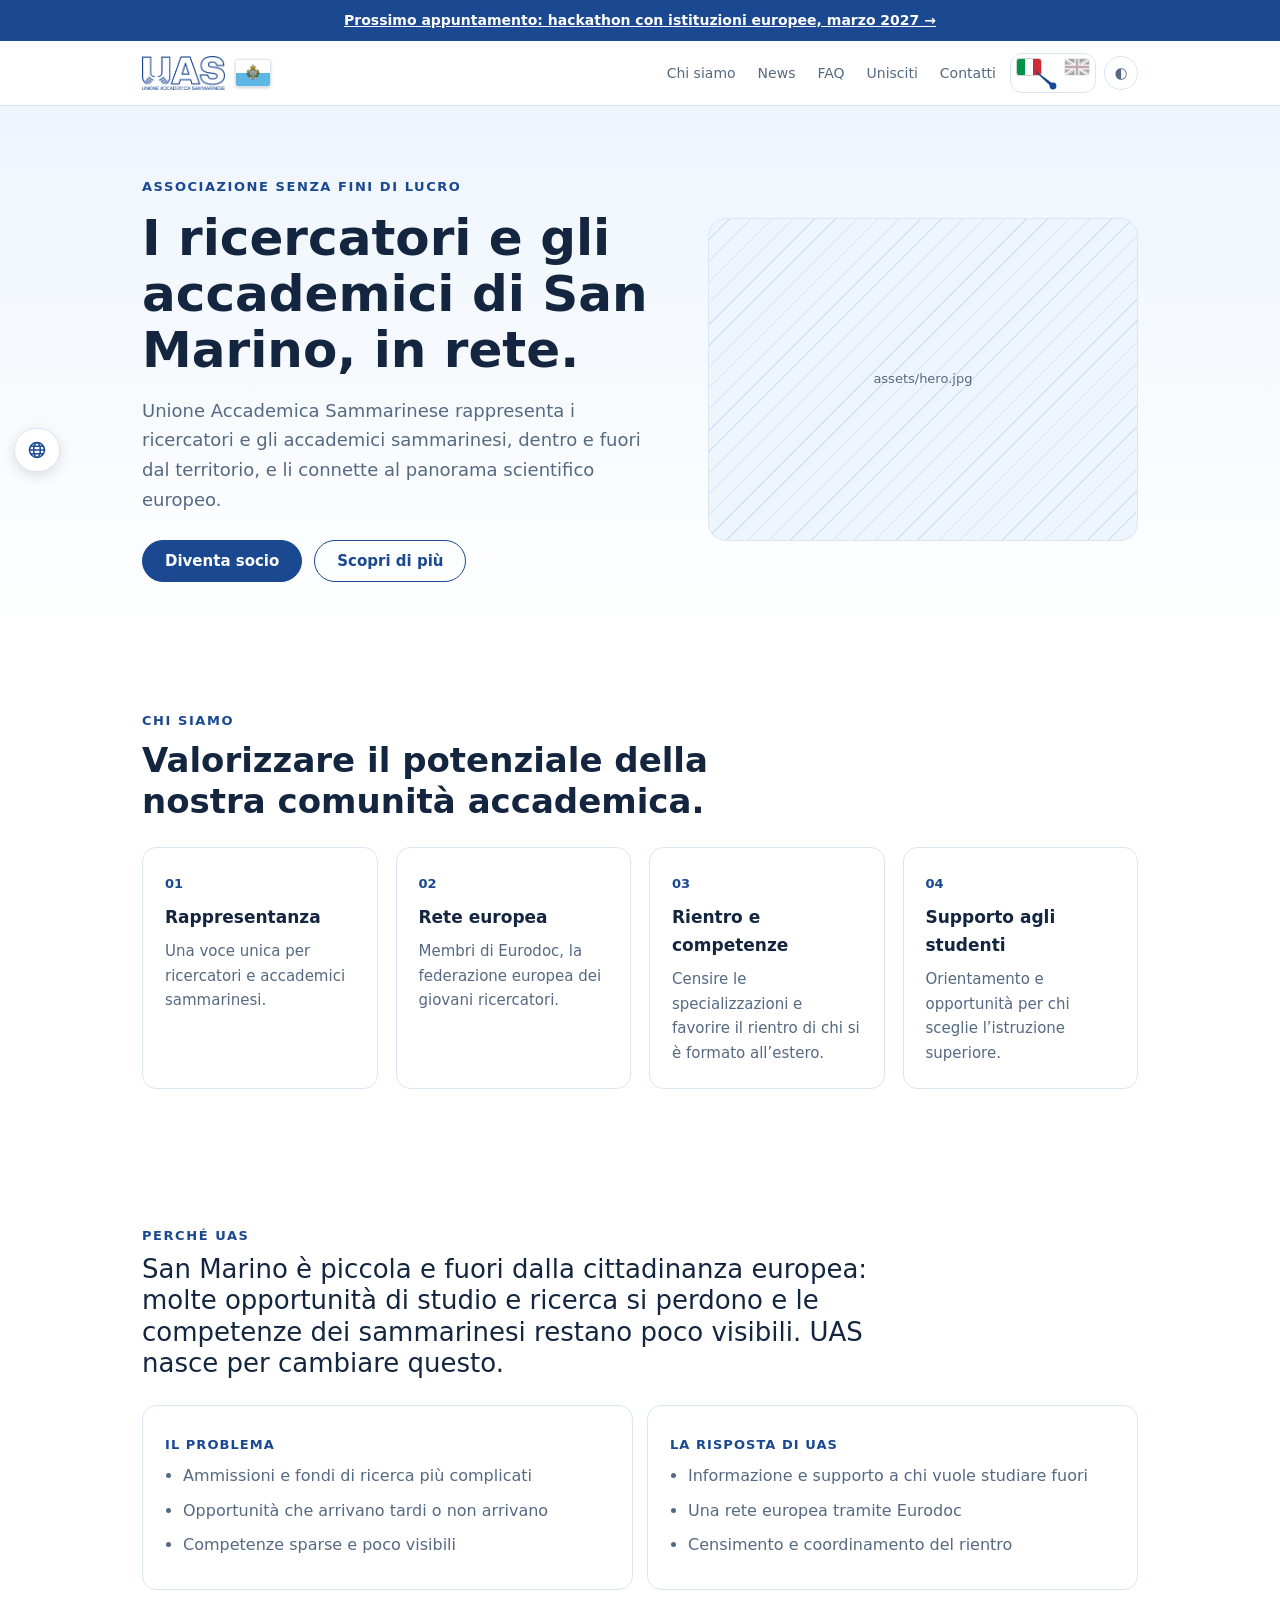
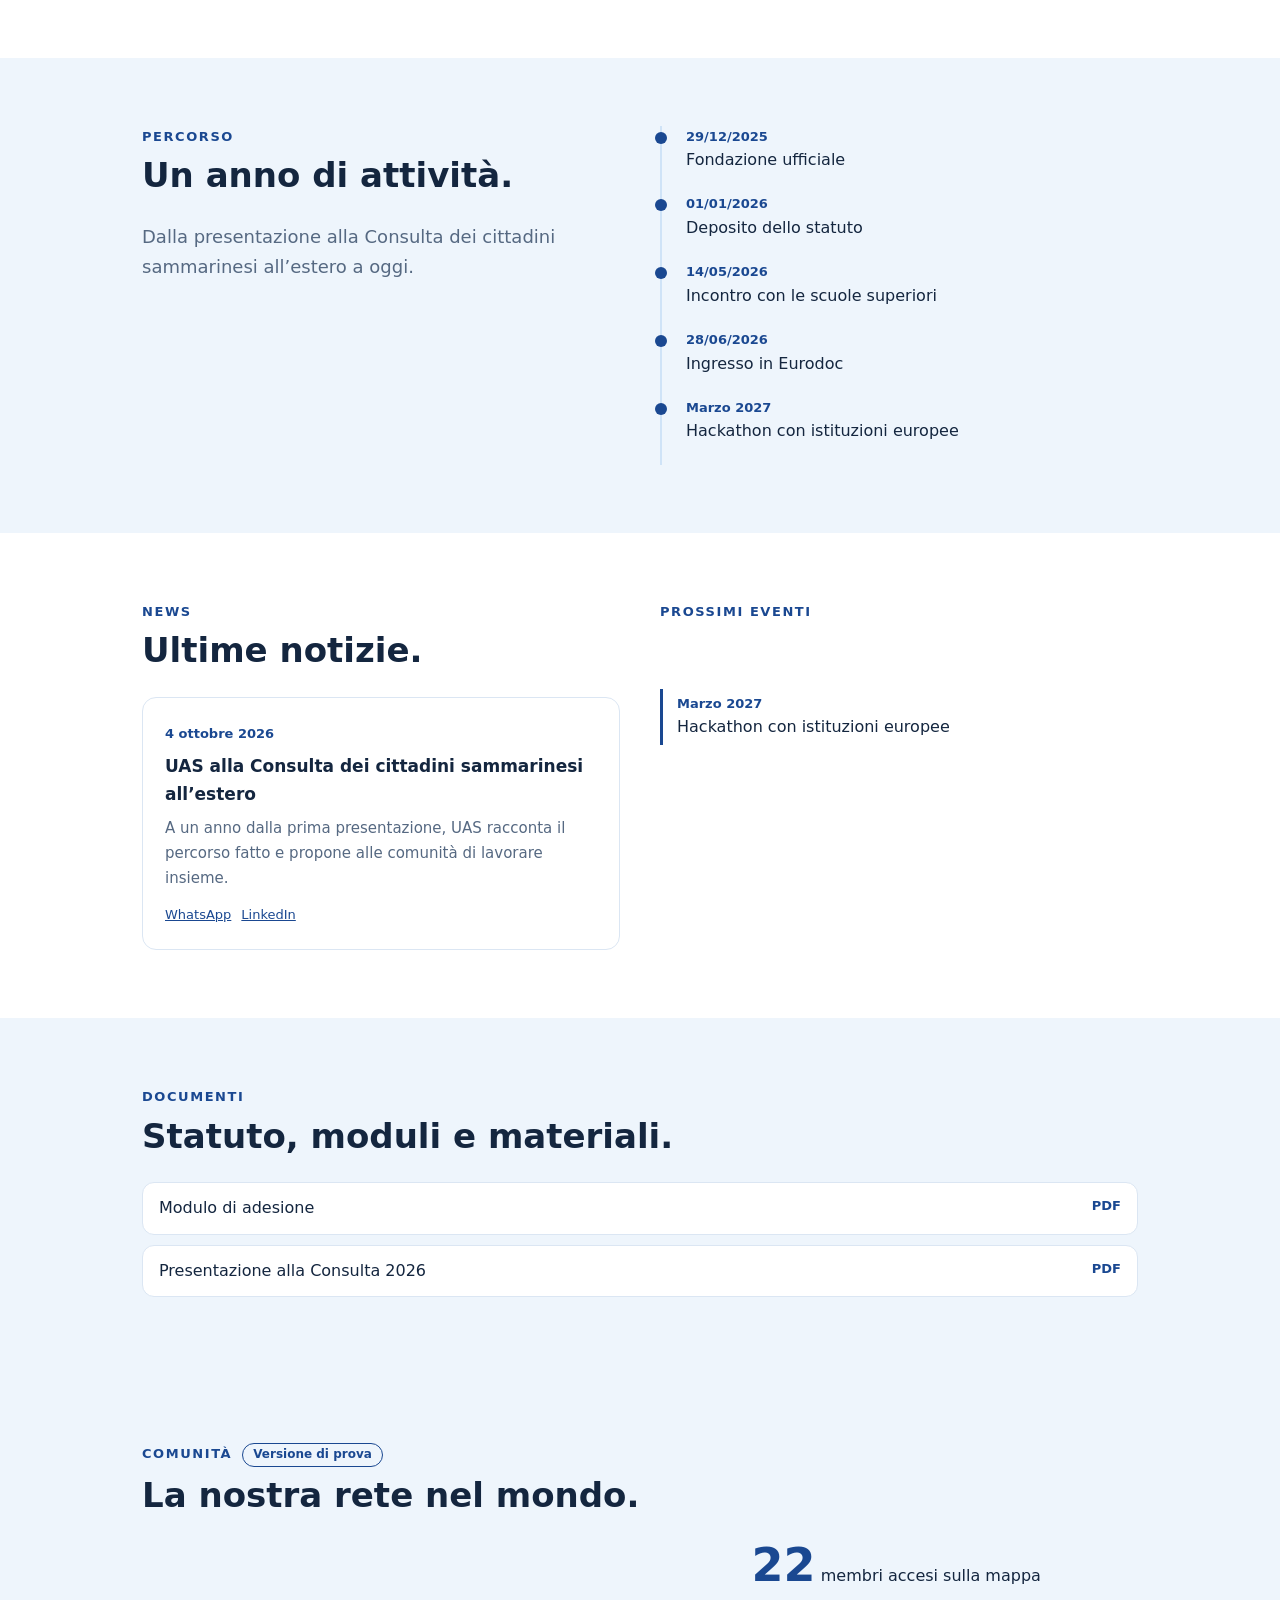
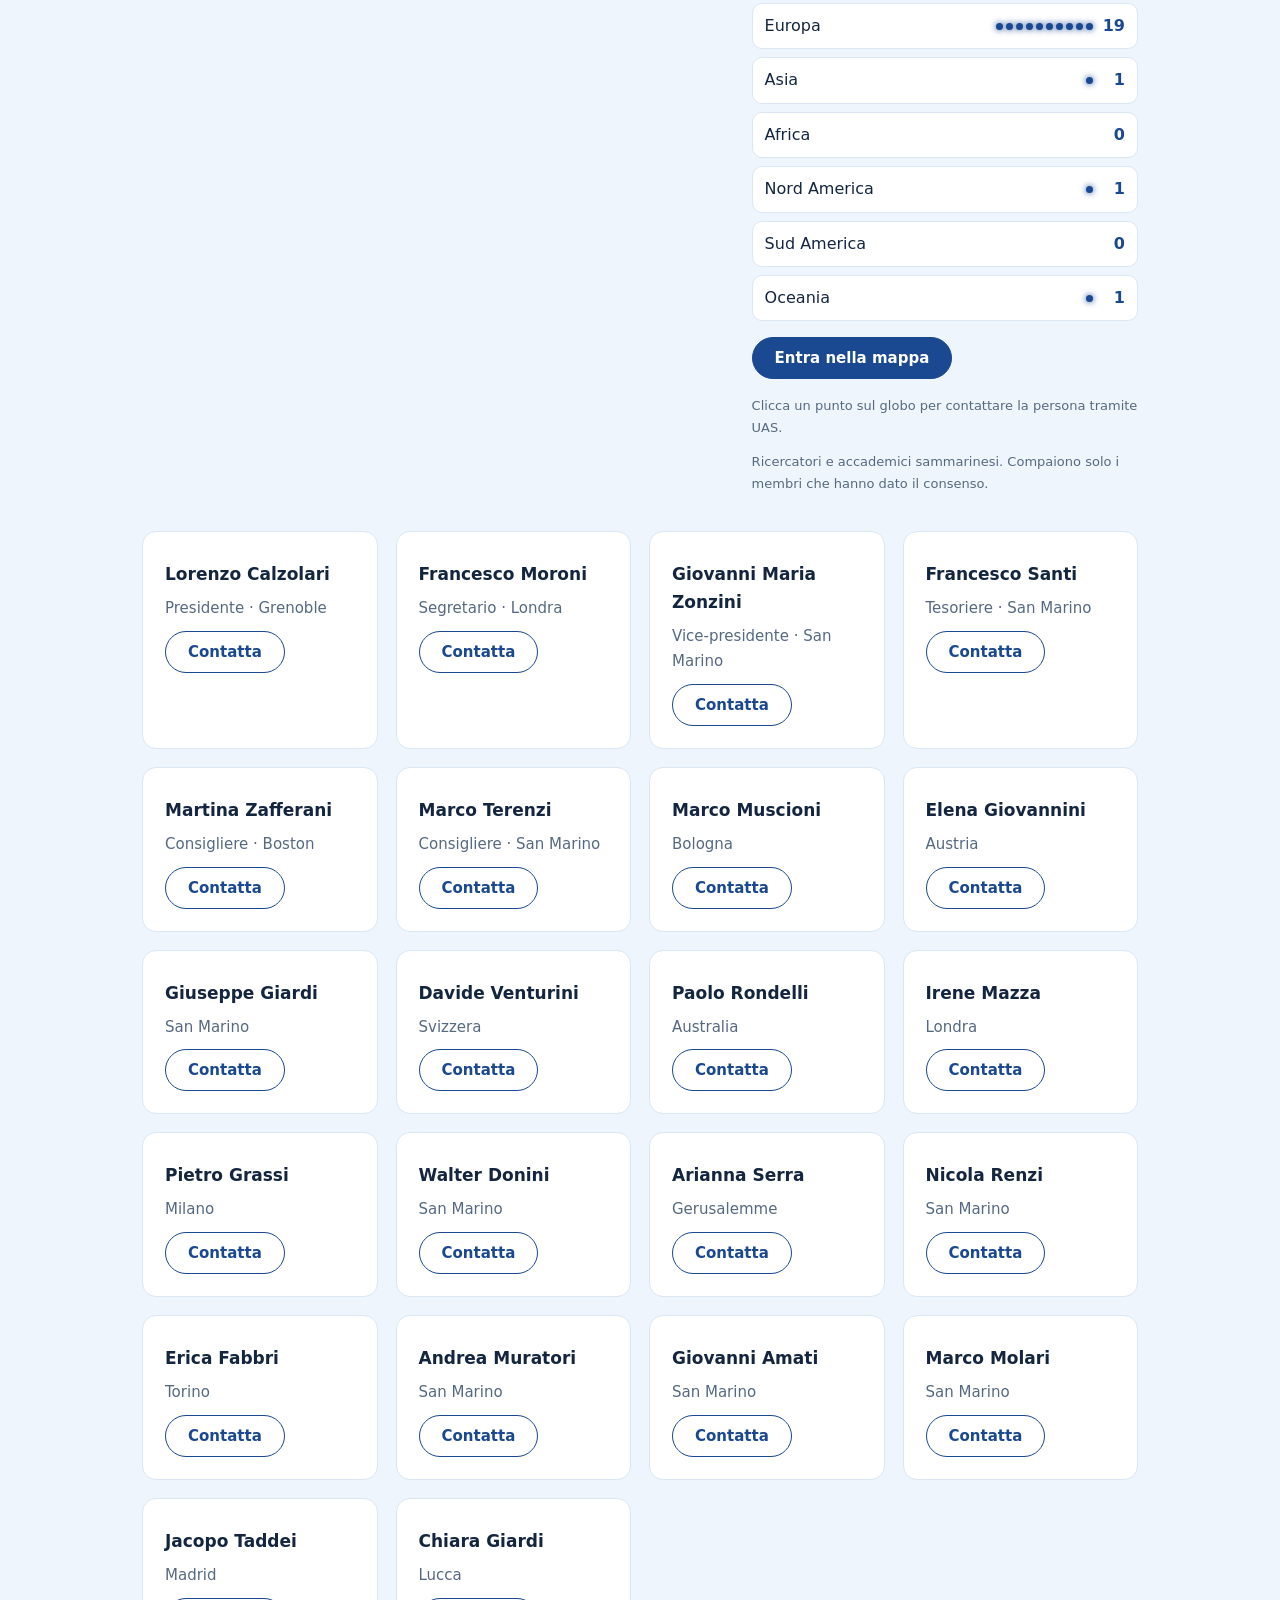
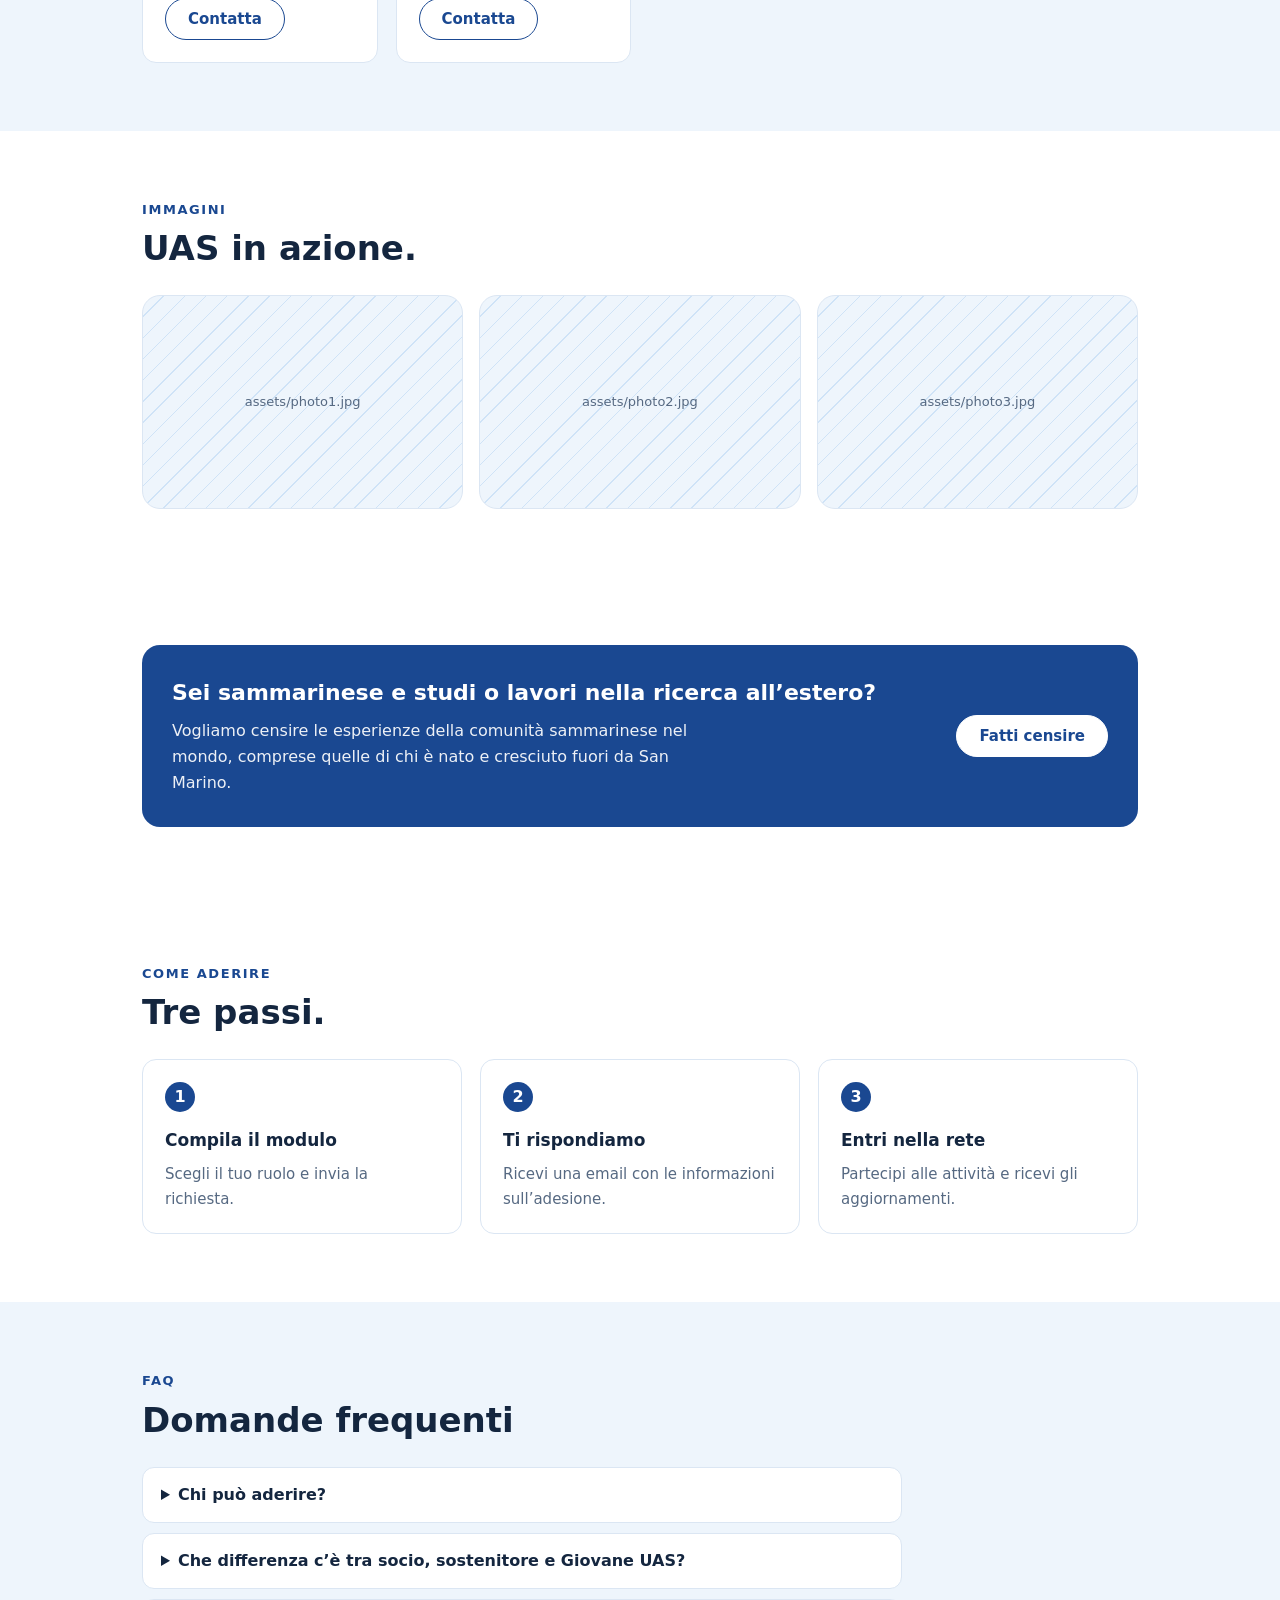
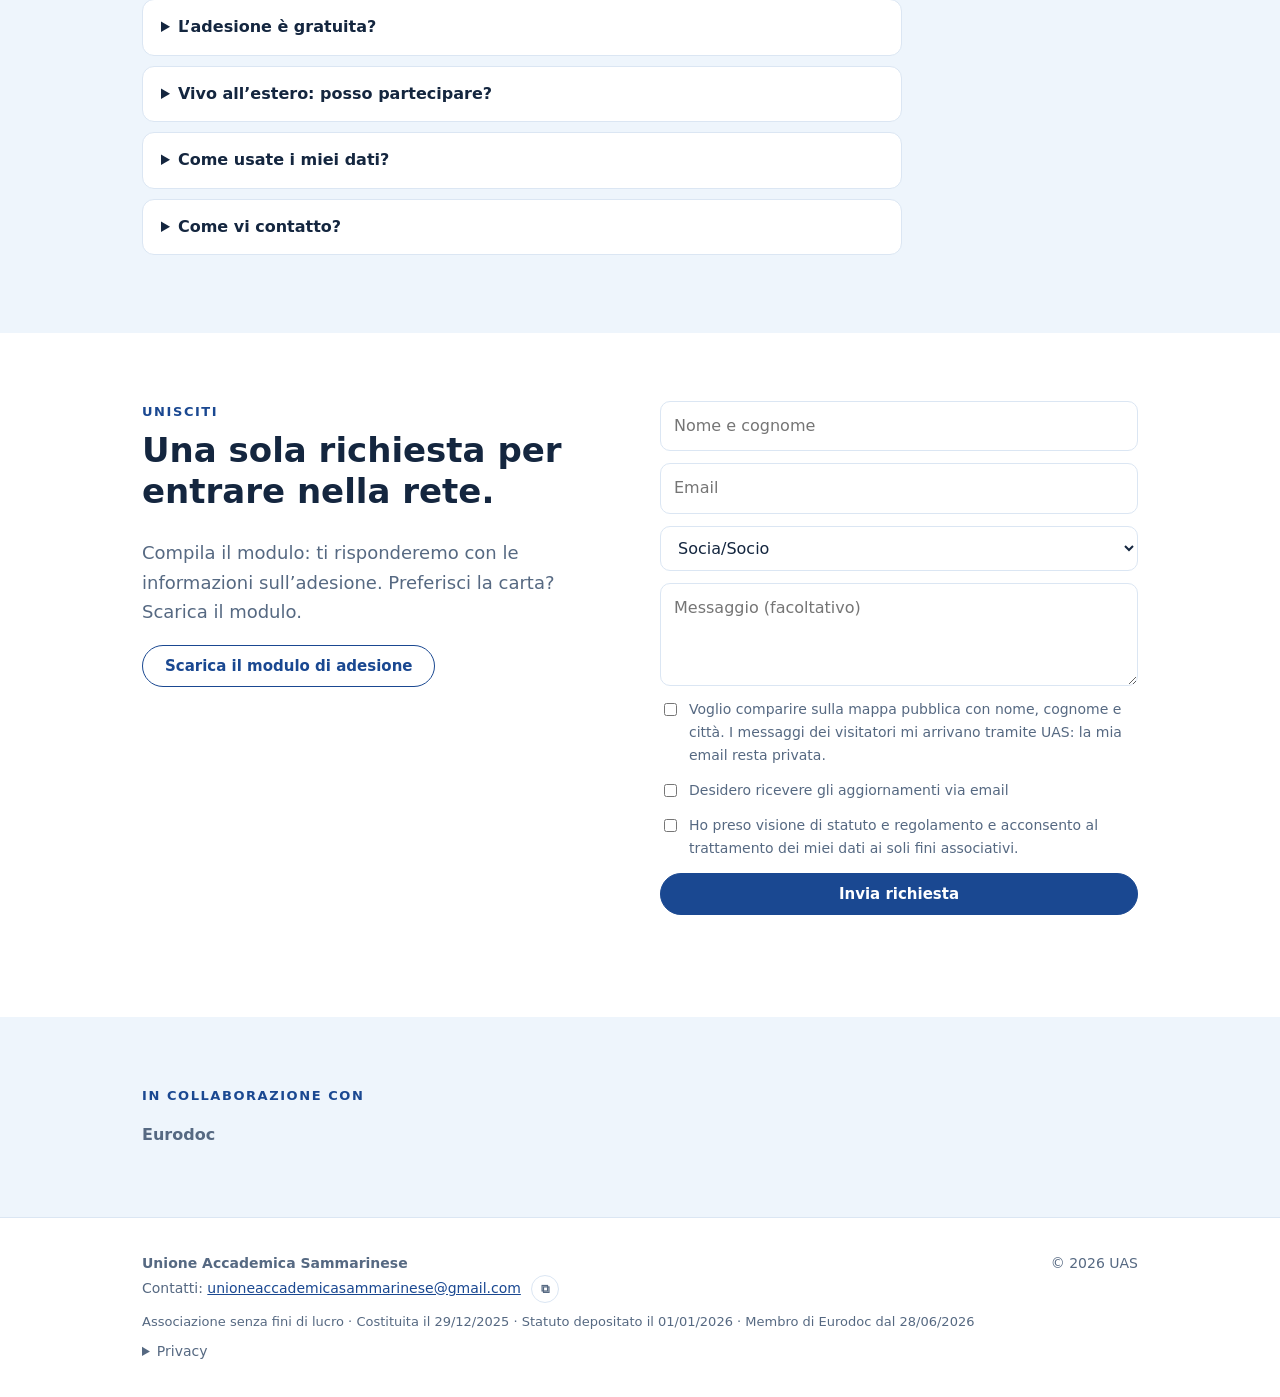
==== index.html @ 37eddd19 "Add files via upload" ====
<!DOCTYPE html>
<html lang="it">
<head>
<meta charset="utf-8">
<meta name="viewport" content="width=device-width, initial-scale=1, viewport-fit=cover">
<title>Unione Accademica Sammarinese</title>
<meta name="description" content="Unione Accademica Sammarinese: associazione senza fini di lucro dei ricercatori e degli accademici di San Marino. Membro di Eurodoc.">
<meta property="og:title" content="Unione Accademica Sammarinese">
<meta property="og:description" content="I ricercatori e gli accademici di San Marino, in rete.">
<meta property="og:type" content="website">
<meta property="og:image" content="assets/og.jpg">
<link rel="icon" href="assets/favicon.png">
<script type="application/ld+json">{"@context":"https://schema.org","@type":"Organization","name":"Unione Accademica Sammarinese","email":"unioneaccademicasammarinese@gmail.com","logo":"assets/logo.png","foundingDate":"2025-12-29","address":{"@type":"PostalAddress","addressCountry":"SM"}}</script>
<style>
:root{--bg:#fff;--soft:#eef5fc;--ink:#14263f;--mut:#566982;--acc:#1a4891;--sky:#cfe3f7;--line:#dbe6f3;box-sizing:border-box;padding-top:env(safe-area-inset-top,0px);padding-bottom:env(safe-area-inset-bottom,0px)}
@media (prefers-color-scheme:dark){:root:not([data-theme="light"]){--bg:#0e1a2b;--soft:#13243a;--ink:#e8f0fa;--mut:#a3b5cc;--acc:#7fb2ee;--sky:#1d3a5e;--line:#23406a}}
:root[data-theme="dark"]{--bg:#0e1a2b;--soft:#13243a;--ink:#e8f0fa;--mut:#a3b5cc;--acc:#7fb2ee;--sky:#1d3a5e;--line:#23406a}
*{box-sizing:border-box}html{scroll-behavior:smooth;scroll-padding-top:76px}
body{margin:0;background:var(--bg);color:var(--ink);font:16px/1.65 system-ui,-apple-system,"Segoe UI",Helvetica,Arial,sans-serif}
a{color:var(--acc)}:focus-visible{outline:3px solid var(--acc);outline-offset:3px;border-radius:4px}
.skip{position:absolute;left:-999px;top:8px;background:var(--acc);color:var(--bg);padding:8px 14px;border-radius:8px;z-index:30}.skip:focus{left:8px}
.w{max-width:1040px;margin:0 auto;padding:0 22px}
header{position:sticky;top:env(safe-area-inset-top,0px);background:var(--bg);border-bottom:1px solid var(--line);z-index:20}
header .w{display:flex;align-items:center;gap:14px;height:64px}
.logo{height:34px;display:block}
.brand{display:flex;align-items:center;gap:10px;text-decoration:none}.flag{height:28px;width:auto;display:block;border-radius:3px;border:1px solid var(--line);box-shadow:0 1px 3px rgba(0,0,0,.18)}
@media (prefers-color-scheme:dark){:root:not([data-theme="light"]) .logo{filter:brightness(2.4) saturate(.6)}}
:root[data-theme="dark"] .logo{filter:brightness(2.4) saturate(.6)}
nav{display:flex;gap:22px;margin-left:auto}
nav a{color:var(--mut);text-decoration:none;font-size:14px}nav a:hover{color:var(--acc)}
.tools{display:flex;gap:8px;align-items:center}
.lang{display:flex;border:1px solid var(--line);border-radius:999px;overflow:hidden}
.lang button,.ib{border:0;background:none;color:var(--mut);font:600 12px system-ui;cursor:pointer}
.lang button{padding:6px 12px}.lang button.on{background:var(--acc);color:var(--bg)}
.ib{width:34px;height:34px;border:1px solid var(--line);border-radius:50%;font-size:15px}
#burger{display:none}
#bar{position:absolute;left:0;bottom:-1px;height:2px;width:0;background:var(--acc)}
@media(max-width:760px){#burger{display:block}nav{display:none;position:absolute;top:64px;left:0;right:0;flex-direction:column;gap:0;background:var(--bg);border-bottom:1px solid var(--line);padding:6px 22px}nav.open{display:flex}nav a{padding:12px 0;font-size:16px}.tools{margin-left:auto}}
.hero{background:linear-gradient(180deg,var(--soft),var(--bg));padding:70px 0 60px}
.hero .w{display:grid;grid-template-columns:1.1fr .9fr;gap:40px;align-items:center}
@media(max-width:860px){.hero .w{grid-template-columns:1fr}}
.eyebrow{color:var(--acc);font-size:13px;letter-spacing:.12em;text-transform:uppercase;font-weight:600}
h1{font-size:clamp(32px,5vw,50px);line-height:1.12;margin:12px 0 18px;font-weight:700}
.lead{color:var(--mut);font-size:18px;max-width:640px}
.btns{display:flex;gap:12px;flex-wrap:wrap;margin-top:26px}
.btn{display:inline-block;padding:11px 22px;border-radius:999px;font:600 15px system-ui;text-decoration:none;border:1px solid var(--acc);cursor:pointer}
.p{background:var(--acc);color:var(--bg)}.s{background:none;color:var(--acc)}
.ph{position:relative;overflow:hidden;border-radius:18px;background:repeating-linear-gradient(135deg,var(--soft) 0 14px,var(--sky) 14px 15px);border:1px solid var(--line);display:grid;place-items:center;color:var(--mut);font-size:13px;text-align:center}
.ph img{position:absolute;inset:0;width:100%;height:100%;object-fit:cover}
.ph span{padding:10px}
.hv{aspect-ratio:4/3}
section{padding:68px 0}.alt{background:var(--soft)}
h2{font-size:clamp(24px,3.4vw,34px);line-height:1.2;margin:8px 0 26px;max-width:640px}
.grid{display:grid;grid-template-columns:repeat(auto-fit,minmax(220px,1fr));gap:18px}
.card{border:1px solid var(--line);background:var(--bg);border-radius:14px;padding:22px;transition:transform .2s,border-color .2s}
.card:hover{transform:translateY(-3px);border-color:var(--acc)}
.card b{color:var(--acc);font-size:13px}.card h3{margin:6px 0 8px;font-size:17px}.card p{margin:0;color:var(--mut);font-size:15px}
.tl{list-style:none;margin:0;padding:0;border-left:2px solid var(--sky)}
.tl li{position:relative;padding:0 0 20px 24px}
.tl li::before{content:"";position:absolute;left:-7px;top:6px;width:12px;height:12px;border-radius:50%;background:var(--acc)}
.tl time{display:block;color:var(--acc);font-size:13px;font-weight:600}
.two{display:grid;grid-template-columns:1fr 1fr;gap:40px}@media(max-width:800px){.two{grid-template-columns:1fr}}
.gal{display:grid;grid-template-columns:repeat(auto-fit,minmax(240px,1fr));gap:16px}.gal .ph{aspect-ratio:3/2}
.band{background:var(--acc);color:var(--bg);border-radius:18px;padding:30px;display:flex;gap:20px;align-items:center;justify-content:space-between;flex-wrap:wrap}
.band h3{margin:0 0 6px;font-size:22px}.band p{margin:0;max-width:560px;opacity:.92}.band .btn{background:var(--bg);color:var(--acc);border-color:var(--bg)}
.partners{display:flex;gap:28px;flex-wrap:wrap;align-items:center;color:var(--mut);font-weight:600}
.partners span{border:1px dashed var(--line);border-radius:10px;padding:10px 18px}
form{display:grid;gap:12px}
input,select,textarea{width:100%;padding:11px 13px;border:1px solid var(--line);border-radius:10px;background:var(--bg);color:var(--ink);font:inherit}
label.c{display:flex;gap:9px;align-items:flex-start;font-size:14px;color:var(--mut)}label.c input{width:auto;margin-top:5px}
.hp{position:absolute;left:-9999px}
#msg{min-height:1.4em;font-weight:600}
.note{font-size:13px;color:var(--mut)}
footer{border-top:1px solid var(--line);padding:34px 0;color:var(--mut);font-size:14px}
footer .w{display:flex;justify-content:space-between;gap:16px;flex-wrap:wrap}
footer details{max-width:520px;margin-top:8px}
#top-btn{position:fixed;right:18px;bottom:calc(18px + env(safe-area-inset-bottom,0px));opacity:0;pointer-events:none;transition:opacity .2s;background:var(--acc);color:var(--bg);border:0}
#top-btn.show{opacity:1;pointer-events:auto}
.rv{opacity:0;transform:translateY(18px);transition:opacity .6s,transform .6s}.rv.in{opacity:1;transform:none}
@media(prefers-reduced-motion:reduce){.rv{opacity:1;transform:none;transition:none}html{scroll-behavior:auto}.card{transition:none}}
.banner{background:var(--acc);color:var(--bg);text-align:center;padding:9px 14px;font-size:14px}.banner a{color:inherit;font-weight:600}
.steps .n{display:inline-grid;place-items:center;width:30px;height:30px;border-radius:50%;background:var(--acc);color:var(--bg);font-weight:700;margin-bottom:8px}
details.faq{border:1px solid var(--line);border-radius:12px;padding:14px 18px;margin-bottom:10px;background:var(--bg)}details.faq summary{cursor:pointer;font-weight:600}details.faq p{color:var(--mut);margin:10px 0 0}
.cols{display:grid;grid-template-columns:1fr 1fr;gap:14px}.cols .card h3{font-size:13px;letter-spacing:.08em;text-transform:uppercase;color:var(--acc)}.cols ul{margin:0;padding-left:18px;color:var(--mut)}.cols li{margin-bottom:8px}
@media(max-width:600px){.cols{grid-template-columns:1fr}}
.ava{width:64px;height:64px;border-radius:50%;object-fit:cover;background:var(--sky);color:var(--acc);display:grid;place-items:center;font-weight:700;font-size:20px;margin-bottom:10px}
.chips{display:flex;gap:8px;flex-wrap:wrap;margin-bottom:18px}.chip{border:1px solid var(--line);background:var(--bg);color:var(--mut);padding:5px 13px;border-radius:999px;font:600 13px system-ui;cursor:pointer}.chip.on{background:var(--acc);color:var(--bg);border-color:var(--acc)}
.ev{border-left:3px solid var(--acc);padding:4px 0 4px 14px;margin-bottom:14px}.ev b{display:block;color:var(--acc);font-size:13px}
.logos{display:flex;gap:26px;flex-wrap:wrap;align-items:center}.logos a,.logos span{color:var(--mut);font-weight:700;text-decoration:none}.logos img{height:42px;display:block}
.dlk{display:flex;justify-content:space-between;gap:12px;border:1px solid var(--line);border-radius:12px;padding:12px 16px;margin-bottom:10px;text-decoration:none;color:var(--ink);background:var(--bg)}.dlk:hover{border-color:var(--acc)}.dlk em{color:var(--acc);font-style:normal;font-size:13px;font-weight:600}
.share a{font-size:13px;margin-right:10px}
.mapw{display:grid;grid-template-columns:minmax(0,1.2fr) minmax(0,.8fr);gap:30px;align-items:center}@media(max-width:800px){.mapw{grid-template-columns:1fr}}
.gl{position:relative;aspect-ratio:1;max-width:520px;width:100%;margin:0 auto}#gl{width:100%;height:100%;display:block;cursor:grab;touch-action:pan-y}
#tip{position:absolute;pointer-events:none;background:var(--bg);color:var(--ink);border:1px solid var(--line);border-radius:10px;padding:8px 12px;font-size:13px;box-shadow:0 6px 18px rgba(0,0,0,.18);opacity:0;transition:opacity .15s;transform:translate(-50%,-125%);white-space:nowrap;z-index:2}#tip.on{opacity:1}#tip small{display:block;color:var(--mut)}
.tot{margin-bottom:14px}.tot b{font-size:46px;color:var(--acc);line-height:1}
.cr{display:flex;align-items:center;gap:10px;width:100%;border:1px solid var(--line);background:var(--bg);color:var(--ink);border-radius:10px;padding:9px 12px;margin-bottom:8px;cursor:pointer;font:inherit}.cr.on{border-color:var(--acc)}.cr .d{flex:1;text-align:left}.cr .l{display:flex;gap:3px}.cr i{width:7px;height:7px;border-radius:50%;background:var(--acc);box-shadow:0 0 6px var(--acc)}.cr b{color:var(--acc);min-width:22px;text-align:right}
.badge{display:inline-block;margin-left:10px;border:1px solid var(--acc);color:var(--acc);border-radius:999px;padding:1px 10px;font-size:12px;font-weight:600;letter-spacing:0;text-transform:none}
#pin{max-height:260px;overflow:auto}
.g{display:grid;gap:12px}.g[hidden]{display:none}
dialog{border:1px solid var(--line);border-radius:16px;background:var(--bg);color:var(--ink);max-width:460px;width:calc(100% - 32px);padding:22px}dialog::backdrop{background:rgba(10,20,40,.55)}
#pin{margin-bottom:14px}#pin h3{margin:0 0 4px}#pin p{margin:0 0 10px;color:var(--mut)}
.rail{position:fixed;left:14px;top:50%;transform:translateY(-50%);z-index:15;display:none;flex-direction:column;gap:10px}
@media(min-width:1200px){.rail{display:flex}}
.sb{display:inline-flex;align-items:center;gap:16px;height:44px;padding:0 12px;border:1px solid var(--line);background:var(--bg);color:var(--acc);border-radius:999px;text-decoration:none;font:600 14px system-ui;white-space:nowrap;box-shadow:0 4px 14px rgba(0,0,0,.12);transition:max-width .25s,border-color .2s}
.sb svg{width:20px;height:20px;flex:none;fill:none;stroke:currentColor;stroke-width:1.8;stroke-linecap:round;stroke-linejoin:round}.sb svg .f{fill:currentColor;stroke:none}
.rail .sb{max-width:46px;overflow:hidden}.rail .sb:hover,.rail .sb:focus-visible{max-width:290px;border-color:var(--acc)}
#soc{display:flex;gap:10px;flex-wrap:wrap}#soc .sb{box-shadow:none;font-size:13px;height:40px}
@media(min-width:1200px){#soc{display:none}}
.lg{position:relative;width:86px;height:40px;padding:0;border:1px solid var(--line);border-radius:12px;background:var(--bg);color:var(--acc);cursor:pointer;flex:none}
.lg .fl{position:absolute;top:5px;width:24px;height:16px;border-radius:2px;box-shadow:0 0 0 1px rgba(0,0,0,.18);transition:opacity .3s,filter .3s}.lg .fi{left:6px}.lg .fg{right:6px}
.lg[data-l="it"] .fg,.lg[data-l="en"] .fi{opacity:.4;filter:grayscale(.7)}
.lg .nd{position:absolute;inset:0;width:100%;height:100%;fill:currentColor}.lg .ndg{transform-origin:42px 32px;transform:rotate(-50deg);transition:transform .45s cubic-bezier(.34,1.56,.64,1)}.lg[data-l="en"] .ndg{transform:rotate(50deg)}
.lg:hover{border-color:var(--acc)}
@media(prefers-reduced-motion:reduce){.lg .ndg,.lg .fl{transition:none}}
</style>
</head>
<body>
<a class="skip" href="#main" data-i="skip"></a>
<div class="banner" id="banner"><a href="#path" id="bl"></a></div>
<header><div class="w">
<a class="brand" href="#top" aria-label="UAS"><img class="logo" src="assets/logo.png" alt="Unione Accademica Sammarinese"><img class="flag" src="assets/flag-sm.png" alt="San Marino" width="37" height="28"></a>
<nav id="nav"><a href="#about" data-i="n1"></a><a href="#news" id="nnews" data-i="n6" hidden></a><a href="#team" id="nteam" data-i="n7" hidden></a><a href="#faq" data-i="n8"></a><a href="#join" data-i="n3"></a><a href="#contact" data-i="n4"></a></nav>
<div class="tools">
<button class="lg" id="lg" type="button" data-l="it"><img class="fl fi" src="assets/flag-it.png" alt="" width="24" height="16"><img class="fl fg" src="assets/flag-gb.png" alt="" width="24" height="16"><svg class="nd" viewBox="0 0 84 38" aria-hidden="true"><g class="ndg"><path d="M42 32.2 L40.3 31 L42 4.5 L43.7 31 Z"/></g><circle cx="42" cy="32" r="3.4"/></svg></button>
<button class="ib" id="theme" aria-label="Theme">◐</button>
<button class="ib" id="burger" aria-label="Menu" aria-expanded="false">☰</button>
</div><div id="bar"></div></div></header>

<main id="main"><span id="top"></span>
<div class="hero"><div class="w">
<div><div class="eyebrow" data-i="eb"></div><h1 data-i="h1"></h1><p class="lead" data-i="lead"></p>
<div class="btns"><a class="btn p" href="#join" data-i="cta1"></a><a class="btn s" href="#about" data-i="cta2"></a></div></div>
<figure class="ph hv" style="margin:0"><img src="assets/hero.jpg" alt="" onerror="this.remove()"><span>assets/hero.jpg</span></figure>
</div></div>

<section id="about"><div class="w rv">
<div class="eyebrow" data-i="n1"></div><h2 data-i="ah"></h2>
<div class="grid">
<div class="card"><b>01</b><h3 data-i="c1t"></h3><p data-i="c1p"></p></div>
<div class="card"><b>02</b><h3 data-i="c2t"></h3><p data-i="c2p"></p></div>
<div class="card"><b>03</b><h3 data-i="c3t"></h3><p data-i="c3p"></p></div>
<div class="card"><b>04</b><h3 data-i="c4t"></h3><p data-i="c4p"></p></div>
</div></div></section>

<section id="why"><div class="w rv"><div class="eyebrow" data-i="xwh"></div><h2 data-i="xwt" style="max-width:760px;font-size:clamp(20px,2.6vw,26px);font-weight:500"></h2>
<div class="cols">
<div class="card"><h3 data-i="xpr"></h3><ul><li data-i="xp1"></li><li data-i="xp2"></li><li data-i="xp3"></li></ul></div>
<div class="card"><h3 data-i="xan"></h3><ul><li data-i="xa1"></li><li data-i="xa2"></li><li data-i="xa3"></li></ul></div>
</div></div></section>

<section id="path" class="alt"><div class="w two rv">
<div><div class="eyebrow" data-i="n2"></div><h2 data-i="ph"></h2><p class="lead" data-i="pp"></p>
</div>
<ul class="tl">
<li><time>29/12/2025</time><span data-i="t1"></span></li>
<li><time>01/01/2026</time><span data-i="t2"></span></li>
<li><time>14/05/2026</time><span data-i="t3"></span></li>
<li><time>28/06/2026</time><span data-i="t4"></span></li>
<li><time data-i="t5d"></time><span data-i="t5"></span></li>
</ul></div></section>

<section id="news" hidden><div class="w two">
<div id="nwrap"><div class="eyebrow" data-i="n6"></div><h2 data-i="nt"></h2><div class="grid" id="nlist" style="grid-template-columns:1fr"></div></div>
<div id="ewrap"><div class="eyebrow" data-i="xev"></div><h2 style="visibility:hidden;margin-bottom:18px">.</h2><div id="elist"></div></div>
</div></section>

<section id="docs" class="alt" hidden><div class="w"><div class="eyebrow" data-i="xdh"></div><h2 data-i="xdt"></h2><div id="dlist"></div></div></section>

<section id="team" hidden><div class="w"><div class="eyebrow" data-i="xth"></div><h2 data-i="xtt"></h2><div class="grid" id="tlist"></div></div></section>

<section id="map" class="alt" hidden><div class="w"><div class="eyebrow"><span data-i="xmh"></span><span class="badge" data-i="xbt"></span></div><h2 data-i="xmt2"></h2>
<div class="mapw"><div class="gl"><canvas id="gl" role="img"></canvas><div id="tip" role="status"></div></div>
<div><div class="tot"><b id="tn">0</b> <span data-i="xtn"></span></div><div id="cl"></div>
<p class="note" id="emp" data-i="xem" hidden></p>
<div class="card" id="pin" hidden></div>
<p><a class="btn p" href="#join" data-role="abroad" data-i="xgm"></a></p><p class="note" data-i="xhi"></p><p class="note" data-i="xmt"></p></div></div>
<div class="grid" id="mlist" style="margin-top:24px"></div></div></section>

<section><div class="w rv"><div class="eyebrow" data-i="gh"></div><h2 data-i="gt"></h2>
<div class="gal">
<figure class="ph" style="margin:0"><img src="assets/photo1.jpg" alt="" onerror="this.remove()"><span>assets/photo1.jpg</span></figure>
<figure class="ph" style="margin:0"><img src="assets/photo2.jpg" alt="" onerror="this.remove()"><span>assets/photo2.jpg</span></figure>
<figure class="ph" style="margin:0"><img src="assets/photo3.jpg" alt="" onerror="this.remove()"><span>assets/photo3.jpg</span></figure>
</div></div></section>

<section id="abroad"><div class="w rv"><div class="band">
<div><h3 data-i="abh"></h3><p data-i="abp"></p></div>
<a class="btn" href="#join" data-role="abroad" data-i="abc"></a></div></div></section>

<section id="steps"><div class="w rv"><div class="eyebrow" data-i="xsh"></div><h2 data-i="xst"></h2>
<div class="grid steps">
<div class="card"><span class="n">1</span><h3 data-i="xs1t"></h3><p data-i="xs1p"></p></div>
<div class="card"><span class="n">2</span><h3 data-i="xs2t"></h3><p data-i="xs2p"></p></div>
<div class="card"><span class="n">3</span><h3 data-i="xs3t"></h3><p data-i="xs3p"></p></div>
</div></div></section>

<section id="faq" class="alt"><div class="w rv"><div class="eyebrow">FAQ</div><h2 data-i="xfh"></h2><div style="max-width:760px">
<details class="faq"><summary data-i="xq1"></summary><p data-i="xr1"></p></details>
<details class="faq"><summary data-i="xq2"></summary><p data-i="xr2"></p></details>
<details class="faq"><summary data-i="xq3"></summary><p data-i="xr3"></p></details>
<details class="faq"><summary data-i="xq4"></summary><p data-i="xr4"></p></details>
<details class="faq"><summary data-i="xq5"></summary><p data-i="xr5"></p></details>
<details class="faq"><summary data-i="xq6"></summary><p data-i="xr6"></p></details>
</div></div></section>

<section id="join"><div class="w two rv">
<div><div class="eyebrow" data-i="n3"></div><h2 data-i="jh"></h2><p class="lead" data-i="jp"></p>
<p><a class="btn s" href="assets/modulo_di_adesione_UAS.pdf" download data-i="dl"></a></p></div>
<form id="f" novalidate>
<input class="hp" name="_honey" tabindex="-1" autocomplete="off" aria-hidden="true">
<input id="nm" name="name" required autocomplete="name" data-ph="fn" data-al="fn">
<input id="em" name="email" type="email" required autocomplete="email" data-ph="fe" data-al="fe">
<select id="rl" name="role" aria-label="Role"><option value="Socia/Socio" data-i="r1"></option><option value="Sostenitrice/Sostenitore" data-i="r2"></option><option value="Sammarinese all'estero (censimento)" data-i="r3"></option><option value="Giovane UAS" data-i="r4"></option></select>
<textarea id="ms" name="message" rows="3" data-ph="fm" data-al="fm"></textarea>
<label class="c"><input type="checkbox" id="mp" name="map"><span data-i="xmp"></span></label>
<div class="g" id="mpf" hidden><input id="ct" name="city" data-ph="xct"></div>
<label class="c"><input type="checkbox" id="nl" name="newsletter" value="si"><span data-i="nl"></span></label>
<label class="c"><input type="checkbox" id="ok" required><span data-i="ok"></span></label>
<button class="btn p" type="submit" data-i="send"></button>
<div id="msg" role="status" aria-live="polite"></div>
</form></div></section>
<section id="partners" class="alt" hidden><div class="w"><div class="eyebrow" data-i="xph"></div><div class="logos" id="plist" style="margin-top:16px"></div></div></section>
</main>

<footer id="contact"><div class="w"><div>
<strong>Unione Accademica Sammarinese</strong><br>
<span data-i="n4"></span>: <a href="mailto:unioneaccademicasammarinese@gmail.com" id="mail">unioneaccademicasammarinese@gmail.com</a>
<button class="ib" id="copy" aria-label="Copy" style="width:28px;height:28px;font-size:12px;margin-left:6px">⧉</button>
<div id="soc" style="margin-top:6px"></div><p class="note" data-i="xlg" style="margin:8px 0 0"></p>
<details><summary data-i="pv"></summary><p class="note" data-i="pvt"></p></details>
</div><div>© 2026 UAS</div></div></footer>
<button class="ib" id="top-btn" aria-label="Top">↑</button>
<aside class="rail" id="rail" aria-label="Social"></aside>

<dialog id="cdlg"><form class="g" id="cf" novalidate>
<h3 id="ctt" style="margin:0"></h3><p class="note" data-i="xcm" style="margin:0"></p>
<input class="hp" id="chp" tabindex="-1" autocomplete="off" aria-hidden="true">
<input id="cnm" autocomplete="name" data-ph="xcnm"><input id="cem" type="email" autocomplete="email" data-ph="xcem">
<select id="crs" aria-label="Motivo"><option value="Collaborazione di ricerca" data-i="xra"></option><option value="Informazioni sull'associazione" data-i="xrb"></option><option value="Opportunità di studio o lavoro" data-i="xrc"></option><option value="Altro" data-i="xrd"></option></select>
<textarea id="cms" rows="4" data-ph="xcms"></textarea>
<label class="c"><input type="checkbox" id="cck"><span data-i="xcck"></span></label>
<div style="display:flex;gap:10px;flex-wrap:wrap"><button class="btn p" type="submit" data-i="xcsd"></button><button class="btn s" type="button" id="cx" data-i="xcc"></button></div>
<div id="cs" role="status" aria-live="polite" style="font-weight:600"></div></form></dialog>
<script>
var SOCIAL={eurodoc:"https://eurodoc.net",instagram:"",linkedin:""}; // paste the full profile URLs here, e.g. "https://www.instagram.com/yourprofile/"; empty ones stay hidden
var ENDPOINT="https://formsubmit.co/ajax/unioneaccademicasammarinese@gmail.com";
var T={
it:{skip:"Vai al contenuto",n1:"Chi siamo",n2:"Percorso",n3:"Unisciti",n4:"Contatti",n5:"All’estero",n6:"News",nt:"Ultime notizie.",nm:"Leggi di più",n7:"Team",n8:"FAQ",xev:"Prossimi eventi",xall:"Tutti",xdh:"Documenti",xdt:"Statuto, moduli e materiali.",xth:"Team",xtt:"Le persone di UAS.",xmh:"Comunità",xmt:"Ricercatori e accademici sammarinesi. Compaiono solo i membri che hanno dato il consenso.",xph:"In collaborazione con",
xs_eurodoc:"Visita la community Eurodoc",xs_instagram:"Seguici su Instagram",xs_linkedin:"Seguici su LinkedIn",
xbn:"Prossimo appuntamento: hackathon con istituzioni europee, marzo 2027 →",
xwh:"Perché UAS",xwt:"San Marino è piccola e fuori dalla cittadinanza europea: molte opportunità di studio e ricerca si perdono e le competenze dei sammarinesi restano poco visibili. UAS nasce per cambiare questo.",xpr:"Il problema",xan:"La risposta di UAS",
xp1:"Ammissioni e fondi di ricerca più complicati",xa1:"Informazione e supporto a chi vuole studiare fuori",xp2:"Opportunità che arrivano tardi o non arrivano",xa2:"Una rete europea tramite Eurodoc",xp3:"Competenze sparse e poco visibili",xa3:"Censimento e coordinamento del rientro",
xsh:"Come aderire",xst:"Tre passi.",xs1t:"Compila il modulo",xs1p:"Scegli il tuo ruolo e invia la richiesta.",xs2t:"Ti rispondiamo",xs2p:"Ricevi una email con le informazioni sull’adesione.",xs3t:"Entri nella rete",xs3p:"Partecipi alle attività e ricevi gli aggiornamenti.",
xfh:"Domande frequenti",xq1:"Chi può aderire?",xr1:"UAS rappresenta i ricercatori e gli accademici di San Marino e a San Marino, in territorio e all’estero. Se non sei sicuro di rientrare, scrivici.",
xq2:"Che differenza c’è tra socio, sostenitore e Giovane UAS?",xr2:"Diritti e doveri di ogni ruolo sono definiti dallo statuto e dal regolamento. Scrivici per i dettagli.",
xq3:"L’adesione è gratuita?",xr3:"Le condizioni di adesione sono indicate nello statuto e nel regolamento. Per dubbi, scrivici.",
xq4:"Vivo all’estero: posso partecipare?",xr4:"Sì. UAS vuole censire e coinvolgere i sammarinesi che studiano o lavorano nella ricerca all’estero, compresi quelli nati e cresciuti fuori da San Marino.",
xq5:"Come usate i miei dati?",xr5:"Solo per gestire la richiesta e le comunicazioni dell’associazione, ai sensi della normativa sammarinese. Compari in elenchi pubblici solo con il tuo consenso.",
xq6:"Come vi contatto?",xr6:"Scrivi a unioneaccademicasammarinese@gmail.com.",
xmt2:"La nostra rete nel mondo.",xbt:"Versione di prova",xtn:"membri accesi sulla mappa",xgm:"Entra nella mappa",xem:"Nessun punto acceso per ora: sarai il primo?",xga:"Globo con i membri UAS nel mondo",xct:"Città e paese",xc_europe:"Europa",xc_asia:"Asia",xc_africa:"Africa",xc_north_america:"Nord America",xc_south_america:"Sud America",xc_oceania:"Oceania",
xmp:"Voglio comparire sulla mappa pubblica con nome, cognome e città. I messaggi dei visitatori mi arrivano tramite UAS: la mia email resta privata.",xcb:"Contatta",xcm:"Scrivi il motivo del contatto. UAS inoltra il messaggio alla persona, che decide se risponderti. La sua email non viene mai mostrata.",xcnm:"Il tuo nome",xcem:"La tua email",xcms:"Motivo del contatto e messaggio",xcck:"Acconsento che UAS inoltri il mio messaggio e la mia email alla persona contattata.",xcsd:"Invia messaggio",xcc:"Annulla",xra:"Collaborazione di ricerca",xrb:"Informazioni sull’associazione",xrc:"Opportunità di studio o lavoro",xrd:"Altro",xcok:"Messaggio inviato. UAS lo inoltra alla persona: controlla la tua email per la conferma.",xhi:"Clicca un punto sul globo per contattare la persona tramite UAS.",
xlg:"Associazione senza fini di lucro · Costituita il 29/12/2025 · Statuto depositato il 01/01/2026 · Membro di Eurodoc dal 28/06/2026",eb:"Associazione senza fini di lucro",
h1:"I ricercatori e gli accademici di San Marino, in rete.",
lead:"Unione Accademica Sammarinese rappresenta i ricercatori e gli accademici sammarinesi, dentro e fuori dal territorio, e li connette al panorama scientifico europeo.",
cta1:"Diventa socio",cta2:"Scopri di più",ah:"Valorizzare il potenziale della nostra comunità accademica.",
c1t:"Rappresentanza",c1p:"Una voce unica per ricercatori e accademici sammarinesi.",
c2t:"Rete europea",c2p:"Membri di Eurodoc, la federazione europea dei giovani ricercatori.",
c3t:"Rientro e competenze",c3p:"Censire le specializzazioni e favorire il rientro di chi si è formato all’estero.",
c4t:"Supporto agli studenti",c4p:"Orientamento e opportunità per chi sceglie l’istruzione superiore.",
ph:"Un anno di attività.",pp:"Dalla presentazione alla Consulta dei cittadini sammarinesi all’estero a oggi.",pt:"Partner in arrivo",
t1:"Fondazione ufficiale",t2:"Deposito dello statuto",t3:"Incontro con le scuole superiori",t4:"Ingresso in Eurodoc",t5d:"Marzo 2027",t5:"Hackathon con istituzioni europee",
gh:"Immagini",gt:"UAS in azione.",
abh:"Sei sammarinese e studi o lavori nella ricerca all’estero?",abp:"Vogliamo censire le esperienze della comunità sammarinese nel mondo, comprese quelle di chi è nato e cresciuto fuori da San Marino.",abc:"Fatti censire",
jh:"Una sola richiesta per entrare nella rete.",jp:"Compila il modulo: ti risponderemo con le informazioni sull’adesione. Preferisci la carta? Scarica il modulo.",dl:"Scarica il modulo di adesione",
fn:"Nome e cognome",fe:"Email",fm:"Messaggio (facoltativo)",r1:"Socia/Socio",r2:"Sostenitrice/Sostenitore",r3:"Sammarinese all’estero (censimento)",r4:"Giovane UAS",nl:"Desidero ricevere gli aggiornamenti via email",
ok:"Ho preso visione di statuto e regolamento e acconsento al trattamento dei miei dati ai soli fini associativi.",send:"Invia richiesta",
sending:"Invio in corso…",done:"Grazie! Richiesta inviata: controlla la tua email.",err:"Invio non riuscito. Scrivici a unioneaccademicasammarinese@gmail.com.",inv:"Compila nome, email corretta e consenso.",copied:"Copiato",
pv:"Privacy",pvt:"I dati inseriti nel modulo sono usati solo per gestire la richiesta di adesione e le comunicazioni dell’associazione, ai sensi della normativa sammarinese. Il sito non usa cookie di profilazione."},
en:{skip:"Skip to content",n1:"About",n2:"Journey",n3:"Join",n4:"Contact",n5:"Abroad",n6:"News",nt:"Latest news.",nm:"Read more",n7:"Team",n8:"FAQ",xev:"Upcoming events",xall:"All",xdh:"Documents",xdt:"Statute, forms and materials.",xth:"Team",xtt:"The people of UAS.",xmh:"Community",xmt:"Sammarinese researchers and academics. Only members who gave consent are listed.",xph:"In collaboration with",
xs_eurodoc:"Visit the Eurodoc community",xs_instagram:"Follow us on Instagram",xs_linkedin:"Follow us on LinkedIn",
xbn:"Next: hackathon with European institutions, March 2027 →",
xwh:"Why UAS",xwt:"San Marino is small and outside European citizenship: many study and research opportunities are missed and Sammarinese expertise stays hard to see. UAS was founded to change that.",xpr:"The problem",xan:"UAS’s answer",
xp1:"Harder admissions and research funding",xa1:"Information and support for those who want to study abroad",xp2:"Opportunities that arrive late or never",xa2:"A European network through Eurodoc",xp3:"Scattered, hard-to-see expertise",xa3:"Mapping skills and coordinating the return",
xsh:"How to join",xst:"Three steps.",xs1t:"Fill in the form",xs1p:"Choose your role and send the request.",xs2t:"We reply",xs2p:"You receive an email with membership information.",xs3t:"You join the network",xs3p:"You take part in activities and receive updates.",
xfh:"Frequently asked questions",xq1:"Who can join?",xr1:"UAS represents the researchers and academics of San Marino and in San Marino, at home and abroad. If you are unsure you qualify, write to us.",
xq2:"What is the difference between member, supporter and Young UAS?",xr2:"The rights and duties of each role are set out in the statute and rules. Write to us for details.",
xq3:"Is membership free?",xr3:"Membership terms are set out in the statute and rules. If in doubt, write to us.",
xq4:"I live abroad: can I take part?",xr4:"Yes. UAS wants to map and involve Sammarinese who study or work in research abroad, including those born and raised outside San Marino.",
xq5:"How is my data used?",xr5:"Only to handle your request and the association’s communications, under San Marino law. You appear in public lists only with your consent.",
xq6:"How do I contact you?",xr6:"Write to unioneaccademicasammarinese@gmail.com.",
xmt2:"Our network around the world.",xbt:"Trial version",xtn:"members lit on the map",xgm:"Get on the Map",xem:"No lights yet: will you be the first?",xga:"Globe showing UAS members worldwide",xct:"City and country",xc_europe:"Europe",xc_asia:"Asia",xc_africa:"Africa",xc_north_america:"North America",xc_south_america:"South America",xc_oceania:"Oceania",
xmp:"I want to appear on the public map with my name, surname and city. Visitor messages reach me through UAS: my email stays private.",xcb:"Contact",xcm:"Write the reason for contacting. UAS forwards your message to the person, who decides whether to reply. Their email is never shown.",xcnm:"Your name",xcem:"Your email",xcms:"Reason for contact and message",xcck:"I agree that UAS forwards my message and my email to the person contacted.",xcsd:"Send message",xcc:"Cancel",xra:"Research collaboration",xrb:"Information about the association",xrc:"Study or job opportunity",xrd:"Other",xcok:"Message sent. UAS forwards it to the person: check your email for the confirmation.",xhi:"Click a dot on the globe to contact the person through UAS.",
xlg:"Non-profit association · Founded 29/12/2025 · Statutes filed 01/01/2026 · Eurodoc member since 28/06/2026",eb:"Non-profit association",
h1:"The researchers and academics of San Marino, connected.",
lead:"Unione Accademica Sammarinese represents Sammarinese researchers and academics, at home and abroad, and links them to the European scientific landscape.",
cta1:"Become a member",cta2:"Learn more",ah:"Unlocking the potential of our academic community.",
c1t:"Representation",c1p:"A single voice for Sammarinese researchers and academics.",
c2t:"European network",c2p:"Member of Eurodoc, the European federation of early-career researchers.",
c3t:"Return and expertise",c3p:"Mapping specialisations and supporting the return of those trained abroad.",
c4t:"Student support",c4p:"Guidance and opportunities for those pursuing higher education.",
ph:"A year of activity.",pp:"From the presentation to the Consulta of Sammarinese citizens abroad to today.",pt:"Partners coming soon",
t1:"Official foundation",t2:"Statutes filed",t3:"Meeting with high schools",t4:"Joined Eurodoc",t5d:"March 2027",t5:"Hackathon with European institutions",
gh:"Gallery",gt:"UAS in action.",
abh:"Sammarinese and studying or researching abroad?",abp:"We want to map the experiences of the Sammarinese community worldwide, including those born and raised outside San Marino.",abc:"Get on the map",
jh:"One request to join the network.",jp:"Fill in the form and we will reply with membership information. Prefer paper? Download the form.",dl:"Download the membership form",
fn:"Full name",fe:"Email",fm:"Message (optional)",r1:"Member",r2:"Supporter",r3:"Sammarinese abroad (census)",r4:"Young UAS",nl:"I would like to receive updates by email",
ok:"I have read the statute and rules and consent to my data being processed for association purposes only.",send:"Send request",
sending:"Sending…",done:"Thank you! Request sent: check your email.",err:"Sending failed. Please write to unioneaccademicasammarinese@gmail.com.",inv:"Please enter your name, a valid email and consent.",copied:"Copied",
pv:"Privacy",pvt:"Data entered in the form is used only to handle membership requests and association communications, under San Marino law. This site uses no tracking cookies."}};
var L="it",$=function(i){return document.getElementById(i)};
function setL(l){L=l;document.documentElement.lang=l;
document.querySelectorAll("[data-i]").forEach(function(e){e.textContent=T[l][e.dataset.i]});
document.querySelectorAll("[data-ph]").forEach(function(e){e.placeholder=T[l][e.dataset.ph];e.setAttribute("aria-label",T[l][e.dataset.ph])});
var g=$("lg"),lb=l==="it"?"Cambia lingua in inglese":"Switch language to Italian";g.dataset.l=l;g.setAttribute("aria-label",lb);g.title=lb;
try{localStorage.setItem("uas-l2",l)}catch(e){}if(typeof renderAll==="function")renderAll();if(typeof ICON!=="undefined"&&ICON)renderSocial()}
$("lg").onclick=function(){setL(L==="it"?"en":"it")};
var s="it";try{s=localStorage.getItem("uas-l2")||"it"}catch(e){}
setL(s==="en"?"en":"it");
// data-driven sections (edit assets/*.json)
var D={},F="",BANNER=true;
function lc(o){return typeof o==="string"?o:(o&&(o[L]||o.it))||""}
function safe(u){return /^(https?:\/\/|assets\/|#|mailto:)/.test(u||"")}
function E(t,c,x){var e=document.createElement(t);if(c)e.className=c;if(x!=null)e.textContent=x;return e}
function fd(d){return new Date(d).toLocaleDateString(L==="it"?"it-IT":"en-GB",{day:"numeric",month:"long",year:"numeric"})}
function A(h,x,c){var a=E("a",c||"",x);a.href=h;a.rel="noopener";return a}
function renderAll(){if(!D)return;
var b=$("banner");b.hidden=!BANNER;$("bl").textContent=T[L].xbn;
var n=(D.news||[]).slice().sort(function(a,b){return a.date<b.date?1:-1}).slice(0,6),l=$("nlist");l.textContent="";
n.forEach(function(x){var c=E("div","card");c.appendChild(E("b","",fd(x.date)));c.appendChild(E("h3","",lc(x.title)));c.appendChild(E("p","",lc(x.text)));
var f=E("div","share");f.style.marginTop="10px";if(safe(x.link))f.appendChild(A(x.link,T[L].nm+" →"));
var u=encodeURIComponent(location.href.split("#")[0]),t=encodeURIComponent(lc(x.title));
[["WhatsApp","https://wa.me/?text="+t+"%20"+u],["LinkedIn","https://www.linkedin.com/sharing/share-offsite/?url="+u]].forEach(function(s){var a=A(s[1],s[0]);a.target="_blank";f.appendChild(a)});
c.appendChild(f);l.appendChild(c)});
var ev=(D.events||[]).slice().sort(function(a,b){return a.date>b.date?1:-1}),el=$("elist");el.textContent="";
ev.forEach(function(x){var d=E("div","ev");d.appendChild(E("b","",x.label?lc(x.label):fd(x.date)));d.appendChild(E("span","",lc(x.title)));el.appendChild(d)});
var hn=n.length>0,he=ev.length>0;$("news").hidden=!(hn||he);$("nnews").hidden=!(hn||he);$("nwrap").hidden=!hn;$("ewrap").hidden=!he;
var dl=$("dlist");dl.textContent="";(D.docs||[]).forEach(function(x){if(!safe(x.file))return;var a=A(x.file,"","dlk");a.appendChild(E("span","",lc(x.title)));a.appendChild(E("em","",x.type||"PDF"));dl.appendChild(a)});
$("docs").hidden=!(D.docs||[]).length;
var tl=$("tlist");tl.textContent="";(D.team||[]).forEach(function(x){var c=E("div","card");
if(safe(x.photo)){var i=E("img","ava");i.src=x.photo;i.alt=x.name;c.appendChild(i)}else c.appendChild(E("div","ava",x.name.split(" ").map(function(w){return w[0]}).slice(0,2).join("")));
c.appendChild(E("h3","",x.name));c.appendChild(E("p","",lc(x.role)+(x.org?" · "+x.org:"")));
var ls=x.links||{};Object.keys(ls).forEach(function(k){if(safe(ls[k])){var a=A(ls[k],k);a.style.cssText="font-size:13px;margin:8px 10px 0 0;display:inline-block";c.appendChild(a)}});tl.appendChild(c)});
$("team").hidden=!(D.team||[]).length;$("nteam").hidden=$("team").hidden;
renderMap();
var pl=$("plist");pl.textContent="";(D.partners||[]).forEach(function(p){var e;if(safe(p.logo)){e=E("a");var i=E("img");i.src=p.logo;i.alt=p.name;e.appendChild(i)}else e=E("a","",p.name);if(safe(p.url)){e.href=p.url;e.rel="noopener"}pl.appendChild(e)});
$("partners").hidden=!(D.partners||[]).length}
["news","events","docs","team","members","partners"].forEach(function(k){fetch("assets/"+k+".json").then(function(r){return r.json()}).then(function(j){D[k]=j;renderAll()}).catch(function(){})});
// globe
var CONT={europe:[50,15],asia:[35,95],africa:[5,20],north_america:[45,-100],south_america:[-15,-60],oceania:[-25,135]};
var GLOBE_CATS=["Socio"]; // categories shown on the globe: add "Sostenitore" to include supporters
function ML(){return (D.members||[]).filter(function(m){return GLOBE_CATS.indexOf(m.categoria||"Socio")>=0})}
var GL={lam:10,phi:23,tgt:null,sel:"",land:[],pts:[],drag:null,vis:true,tip:null,col:{},n:0};
var RM=matchMedia("(prefers-reduced-motion:reduce)").matches;
function renderMap(){var M=ML();$("map").hidden=!D.members;$("gl").setAttribute("aria-label",T[L].xga);
$("tn").textContent=M.length;$("emp").hidden=M.length>0;
var cl=$("cl");cl.textContent="";Object.keys(CONT).forEach(function(k){var n=M.filter(function(m){return (m.continent||"").replace("-","_")===k}).length;
var b=E("button","cr"+(GL.sel===k?" on":""));b.appendChild(E("span","d",T[L]["xc_"+k]));var l=E("span","l");for(var i=0;i<Math.min(n,10);i++)l.appendChild(E("i"));b.appendChild(l);b.appendChild(E("b","",n));
b.onclick=function(){GL.sel=GL.sel===k?"":k;if(GL.sel)GL.tgt={lam:CONT[k][1],phi:CONT[k][0]};renderMap()};cl.appendChild(b)});
renderPin();var ml=$("mlist");ml.textContent="";M.filter(function(m){return !GL.sel||(m.continent||"").replace("-","_")===GL.sel}).forEach(function(m){var c=E("div","card");c.appendChild(E("h3","",m.name));c.appendChild(E("p","",[lc(m.role),m.city].filter(Boolean).join(" · ")));var cb=E("button","btn s",T[L].xcb);cb.type="button";cb.style.marginTop="10px";cb.onclick=function(){openC(m)};c.appendChild(cb);ml.appendChild(c)})}
var cv=$("gl"),cx=cv.getContext("2d");
function proj(lat,lon,R,c){var p=lat*Math.PI/180,l=(lon-GL.lam)*Math.PI/180,p0=GL.phi*Math.PI/180;
var cc=Math.sin(p0)*Math.sin(p)+Math.cos(p0)*Math.cos(p)*Math.cos(l);
return {x:c+R*Math.cos(p)*Math.sin(l),y:c-R*(Math.cos(p0)*Math.sin(p)-Math.sin(p0)*Math.cos(p)*Math.cos(l)),c:cc}}
var SM=[43.94,12.45];
function proj3(lat,lon,R,c,h){var q=proj(lat,lon,R,c);return {x:c+(q.x-c)*(1+h),y:c+(q.y-c)*(1+h),c:q.c}}
function arc(la,lo,R,c,t,col,al){var a=la*Math.PI/180,b=lo*Math.PI/180,a2=SM[0]*Math.PI/180,b2=SM[1]*Math.PI/180;
var v1=[Math.cos(a)*Math.cos(b),Math.cos(a)*Math.sin(b),Math.sin(a)],v2=[Math.cos(a2)*Math.cos(b2),Math.cos(a2)*Math.sin(b2),Math.sin(a2)];
var d=Math.acos(Math.max(-1,Math.min(1,v1[0]*v2[0]+v1[1]*v2[1]+v1[2]*v2[2])));if(d<.02)return;
cx.beginPath();var on=false;for(var i=0;i<=40;i++){var u=i/40,A=Math.sin((1-u)*d)/Math.sin(d),B=Math.sin(u*d)/Math.sin(d),
x=A*v1[0]+B*v2[0],y=A*v1[1]+B*v2[1],z=A*v1[2]+B*v2[2],pl=Math.asin(z)*180/Math.PI,pn=Math.atan2(y,x)*180/Math.PI,
q=proj3(pl,pn,R,c,Math.sin(Math.PI*u)*Math.min(.22,d*.14));
if(q.c>0.02){if(!on){cx.moveTo(q.x,q.y);on=true}else cx.lineTo(q.x,q.y)}else on=false}
cx.globalAlpha=al;cx.strokeStyle=col;cx.lineWidth=1.2;cx.setLineDash([5,7]);cx.lineDashOffset=RM?0:-t/60;cx.stroke();cx.setLineDash([]);cx.globalAlpha=1}
function size(){var s=cv.clientWidth,d=window.devicePixelRatio||1;cv.width=s*d;cv.height=s*d;cx.setTransform(d,0,0,d,0,0);GL.s=s}
addEventListener("resize",size);size();
fetch("assets/land.json").then(function(r){return r.json()}).then(function(j){GL.land=j}).catch(function(){});
new IntersectionObserver(function(e){GL.vis=e[0].isIntersecting}).observe(cv);
function draw(t){requestAnimationFrame(draw);if(!GL.vis||document.hidden)return;
if(cv.clientWidth&&cv.clientWidth!==GL.s)size();if(!GL.s)return;
var s=GL.s,R=s*0.42,c=s/2;
if(GL.n++%60===0){var cs=getComputedStyle(document.documentElement);["--acc","--sky","--soft","--mut","--line"].forEach(function(k){GL.col[k]=cs.getPropertyValue(k).trim()})}
var C=GL.col;
if(GL.tgt){var dl=((GL.tgt.lam-GL.lam+540)%360)-180;GL.lam+=dl*0.08;GL.phi+=(GL.tgt.phi-GL.phi)*0.08;if(Math.abs(dl)<.3&&Math.abs(GL.tgt.phi-GL.phi)<.3)GL.tgt=null}
else if(!GL.drag&&Math.abs(GL.vx||0)>.02){GL.lam+=GL.vx;GL.vx*=.94}
else if(!GL.drag&&!GL.tip&&!RM)GL.lam-=0.12;
cx.clearRect(0,0,s,s);
var at=cx.createRadialGradient(c,c,R*.97,c,c,R*1.14);at.addColorStop(0,C["--acc"]);at.addColorStop(1,"transparent");cx.globalAlpha=.28;cx.fillStyle=at;cx.beginPath();cx.arc(c,c,R*1.14,0,7);cx.fill();cx.globalAlpha=1;
var g=cx.createRadialGradient(c-R*.3,c-R*.3,R*.1,c,c,R);g.addColorStop(0,C["--soft"]);g.addColorStop(1,C["--sky"]);
cx.beginPath();cx.arc(c,c,R,0,7);cx.fillStyle=g;cx.fill();cx.strokeStyle=C["--line"];cx.stroke();
cx.strokeStyle=C["--line"];cx.lineWidth=.6;cx.globalAlpha=.7;
for(var la=-60;la<=60;la+=30){cx.beginPath();var o=false;for(var lo=-180;lo<=180;lo+=6){var q=proj(la,lo,R,c);if(q.c>0){o?cx.lineTo(q.x,q.y):cx.moveTo(q.x,q.y);o=true}else o=false}cx.stroke()}
for(var lo=-180;lo<180;lo+=30){cx.beginPath();var o=false;for(var la=-84;la<=84;la+=6){var q=proj(la,lo,R,c);if(q.c>0){o?cx.lineTo(q.x,q.y):cx.moveTo(q.x,q.y);o=true}else o=false}cx.stroke()}
cx.globalAlpha=1;cx.fillStyle=C["--mut"];var L2=GL.land;
for(var i=0;i<L2.length;i+=2){var p=proj(L2[i]/10,L2[i+1]/10,R,c);if(p.c>0){cx.globalAlpha=.15+.5*p.c;cx.fillRect(p.x-1,p.y-1,2,2)}}
cx.globalAlpha=1;GL.pts=[];var G={};
ML().forEach(function(m){if(typeof m.lat==="number"&&typeof m.lon==="number"&&Math.hypot(m.lat-SM[0],m.lon-SM[1])>1.5){var on=!GL.sel||(m.continent||"").replace("-","_")===GL.sel;arc(m.lat,m.lon,R,c,t,C["--acc"],on?.55:.15)}});
var hp=proj(SM[0],SM[1],R,c);if(hp.c>0.05){var ph=RM?.5:(t%2400)/2400;cx.strokeStyle=C["--acc"];cx.globalAlpha=(1-ph)*.8;cx.lineWidth=1.5;cx.beginPath();cx.arc(hp.x,hp.y,6+ph*20,0,7);cx.stroke();cx.globalAlpha=1;cx.lineWidth=1}

ML().forEach(function(m){if(typeof m.lat!=="number"||typeof m.lon!=="number")return;var k=m.lat+","+m.lon;(G[k]=G[k]||[]).push(m)});
Object.keys(G).forEach(function(k){var ms=G[k],m=ms[0],p=proj(m.lat,m.lon,R,c);if(p.c<=0.05)return;
var sel=!GL.sel||(m.continent||"").replace("-","_")===GL.sel,pu=RM?0:Math.sin(t/500+m.lat)*2,n=Math.min(ms.length,10),big=ms.some(function(x){return x.role});
var r=(sel?18+pu:10)+n*1.2;var gr=cx.createRadialGradient(p.x,p.y,0,p.x,p.y,r);gr.addColorStop(0,C["--acc"]);gr.addColorStop(1,"transparent");
cx.globalAlpha=sel?.75:.3;cx.fillStyle=gr;cx.beginPath();cx.arc(p.x,p.y,r,0,7);cx.fill();
cx.globalAlpha=sel?1:.5;cx.fillStyle=C["--acc"];cx.beginPath();cx.arc(p.x,p.y,(big?5:3.5)+n*.35,0,7);cx.fill();cx.globalAlpha=1;
GL.pts.push({ms:ms,x:p.x,y:p.y})})}
function hit(e){var b=cv.getBoundingClientRect(),x=e.clientX-b.left,y=e.clientY-b.top,best=null,bd=18;
GL.pts.forEach(function(p){var d=Math.hypot(p.x-x,p.y-y);if(d<bd){bd=d;best=p}});
var tp=$("tip");GL.tip=best;if(best){tp.textContent="";var ms=best.ms;if(ms.length===1){tp.appendChild(E("b","",ms[0].name));tp.appendChild(E("small","",[lc(ms[0].role),ms[0].city].filter(Boolean).join(" · ")))}else{tp.appendChild(E("b","",ms[0].city+" · "+ms.length));ms.slice(0,6).forEach(function(x){tp.appendChild(E("small","",x.name+(x.role?" ("+lc(x.role)+")":"")))});if(ms.length>6)tp.appendChild(E("small","","+"+(ms.length-6)))}tp.style.left=best.x+"px";tp.style.top=best.y+"px";tp.classList.add("on")}else tp.classList.remove("on")}
cv.onpointerdown=function(e){GL.drag={x:e.clientX,y:e.clientY};GL.tgt=null;hit(e);GL.down={x:e.clientX,y:e.clientY,g:GL.tip?GL.tip.ms:null};cv.setPointerCapture(e.pointerId)};
cv.onpointermove=function(e){if(GL.drag){GL.vx=-(e.clientX-GL.drag.x)*.4;GL.lam+=GL.vx;GL.phi=Math.max(-75,Math.min(75,GL.phi+(e.clientY-GL.drag.y)*.4));GL.drag={x:e.clientX,y:e.clientY};GL.tip=null;$("tip").classList.remove("on")}else hit(e)};
cv.onpointerup=function(e){if(GL.down&&Math.hypot(e.clientX-GL.down.x,e.clientY-GL.down.y)<6){GL.pin=GL.down.g;renderPin()}GL.drag=null;GL.down=null};cv.onpointerleave=function(){GL.drag=null;GL.tip=null;$("tip").classList.remove("on")};
requestAnimationFrame(draw);
function renderPin(){var p=$("pin"),g=GL.pin;p.hidden=!g;if(!g)return;p.textContent="";
if(g.length>1)p.appendChild(E("h3","",g[0].city+" · "+g.length));
g.forEach(function(m){var d=E("div");d.style.marginBottom="12px";d.appendChild(E("b","",m.name));d.appendChild(E("p","",[lc(m.role),g.length>1?"":m.city].filter(Boolean).join(" · ")));var b=E("button","btn s",T[L].xcb);b.type="button";b.onclick=function(){openC(m)};d.appendChild(b);p.appendChild(d)})}
// contact relay: the visitor writes to UAS, UAS forwards to the member (member email is never on the site)
var CM=null;
function openC(m){CM=m;$("ctt").textContent=T[L].xcb+" · "+m.name;$("cs").textContent="";$("cdlg").showModal()}
$("cx").onclick=function(){$("cdlg").close()};
$("cf").onsubmit=function(ev){ev.preventDefault();var s=$("cs");
if(!$("cnm").value.trim()||!/^\S+@\S+\.\S+$/.test($("cem").value)||!$("cms").value.trim()||!$("cck").checked){s.textContent=T[L].inv;return}
s.textContent=T[L].sending;
var d={name:$("cnm").value,email:$("cem").value,motivo:$("crs").value,messaggio:$("cms").value,destinatario:CM.name,citta_destinatario:CM.city||"",lingua:L,_honey:$("chp").value,
_subject:"Messaggio per "+CM.name+" (UAS)",_template:"table",_captcha:"false",
_autoresponse:L==="it"?"Grazie! Abbiamo ricevuto il tuo messaggio e lo inoltreremo a "+CM.name+". La persona decide se risponderti; per tutela della privacy non condividiamo i suoi contatti. Unione Accademica Sammarinese":"Thank you! We received your message and will forward it to "+CM.name+". The person decides whether to reply; to protect their privacy we do not share their contact details. Unione Accademica Sammarinese"};
fetch(ENDPOINT,{method:"POST",headers:{"Content-Type":"application/json",Accept:"application/json"},body:JSON.stringify(d)})
.then(function(r){return r.json()}).then(function(j){if(j.success==="true"||j.success===true){s.textContent=T[L].xcok;$("cf").reset();setTimeout(function(){$("cdlg").close()},3500)}else throw 0})
.catch(function(){s.textContent=T[L].err})};
// theme
var root=document.documentElement;
try{var th=localStorage.getItem("uas-theme");if(th)root.dataset.theme=th}catch(e){}
$("theme").onclick=function(){var d=root.dataset.theme?root.dataset.theme==="dark":matchMedia("(prefers-color-scheme:dark)").matches;var n=d?"light":"dark";root.dataset.theme=n;try{localStorage.setItem("uas-theme",n)}catch(e){}};
// mobile menu
$("burger").onclick=function(){var o=$("nav").classList.toggle("open");this.setAttribute("aria-expanded",o)};
$("nav").onclick=function(){$("nav").classList.remove("open");$("burger").setAttribute("aria-expanded",false)};
// progress + top button
addEventListener("scroll",function(){var h=document.documentElement,p=h.scrollTop/(h.scrollHeight-h.clientHeight||1);$("bar").style.width=(p*100)+"%";$("top-btn").classList.toggle("show",h.scrollTop>600)},{passive:true});
$("top-btn").onclick=function(){scrollTo({top:0})};
// reveal
var io=new IntersectionObserver(function(es){es.forEach(function(e){if(e.isIntersecting){e.target.classList.add("in");io.unobserve(e.target)}})},{threshold:.12});
document.querySelectorAll(".rv").forEach(function(e){io.observe(e)});
// preselect role from census button
document.querySelectorAll("[data-role]").forEach(function(a){a.onclick=function(){$("rl").selectedIndex=2;$("mp").checked=true;$("mpf").hidden=false}});
$("mp").onchange=function(){$("mpf").hidden=!this.checked};
// copy email
$("copy").onclick=function(){var b=this;try{navigator.clipboard.writeText($("mail").textContent);b.textContent="✓";b.title=T[L].copied;setTimeout(function(){b.textContent="⧉"},1500)}catch(e){}};
// social buttons (rail on wide screens, footer otherwise); only entries with a URL appear
var ICON={
eurodoc:'<svg viewBox="0 0 24 24"><circle cx="12" cy="12" r="9"/><ellipse cx="12" cy="12" rx="4" ry="9"/><path d="M3 12h18M4.5 7.5h15M4.5 16.5h15"/></svg>',
instagram:'<svg viewBox="0 0 24 24"><rect x="3" y="3" width="18" height="18" rx="5"/><circle cx="12" cy="12" r="4"/><circle class="f" cx="17.3" cy="6.7" r="1.2"/></svg>',
linkedin:'<svg viewBox="0 0 24 24"><rect x="3" y="3" width="18" height="18" rx="3"/><path d="M8 10.5V16M8 7.6v.1M12 16v-5.5M12 13c0-1.6 1-2.6 2.4-2.6S17 11.3 17 13v3"/></svg>'};
function renderSocial(){["rail","soc"].forEach(function(id){var box=$(id);box.textContent="";
Object.keys(SOCIAL).forEach(function(k){if(!safe(SOCIAL[k])||!SOCIAL[k])return;var a=A(SOCIAL[k],"","sb");a.target="_blank";a.innerHTML=ICON[k]||"";a.appendChild(E("span","",T[L]["xs_"+k]||k));a.setAttribute("aria-label",T[L]["xs_"+k]||k);box.appendChild(a)});
box.hidden=!box.children.length})}
renderSocial();
// form
$("f").onsubmit=function(ev){ev.preventDefault();var m=$("msg");
if(!$("nm").value.trim()||!/^\S+@\S+\.\S+$/.test($("em").value)||!$("ok").checked||($("mp").checked&&!$("ct").value.trim())){m.textContent=T[L].inv;return}
m.textContent=T[L].sending;
var d={name:$("nm").value,email:$("em").value,role:$("rl").value,message:$("ms").value,newsletter:$("nl").checked?"sì":"no",city:$("ct").value,mappa:$("mp").checked?"sì":"no",lingua:L,_honey:document.querySelector(".hp").value,
_subject:"Nuova richiesta UAS – "+$("rl").value,_template:"table",_captcha:"false",
_autoresponse:L==="it"?"Grazie per averci scritto! Abbiamo ricevuto la tua richiesta e ti risponderemo presto. Unione Accademica Sammarinese":"Thank you for writing to us! We received your request and will reply soon. Unione Accademica Sammarinese"};
fetch(ENDPOINT,{method:"POST",headers:{"Content-Type":"application/json",Accept:"application/json"},body:JSON.stringify(d)})
.then(function(r){return r.json()}).then(function(j){if(j.success==="true"||j.success===true){m.textContent=T[L].done;$("f").reset();$("mpf").hidden=true}else throw 0})
.catch(function(){m.textContent=T[L].err})};
</script>
</body></html>
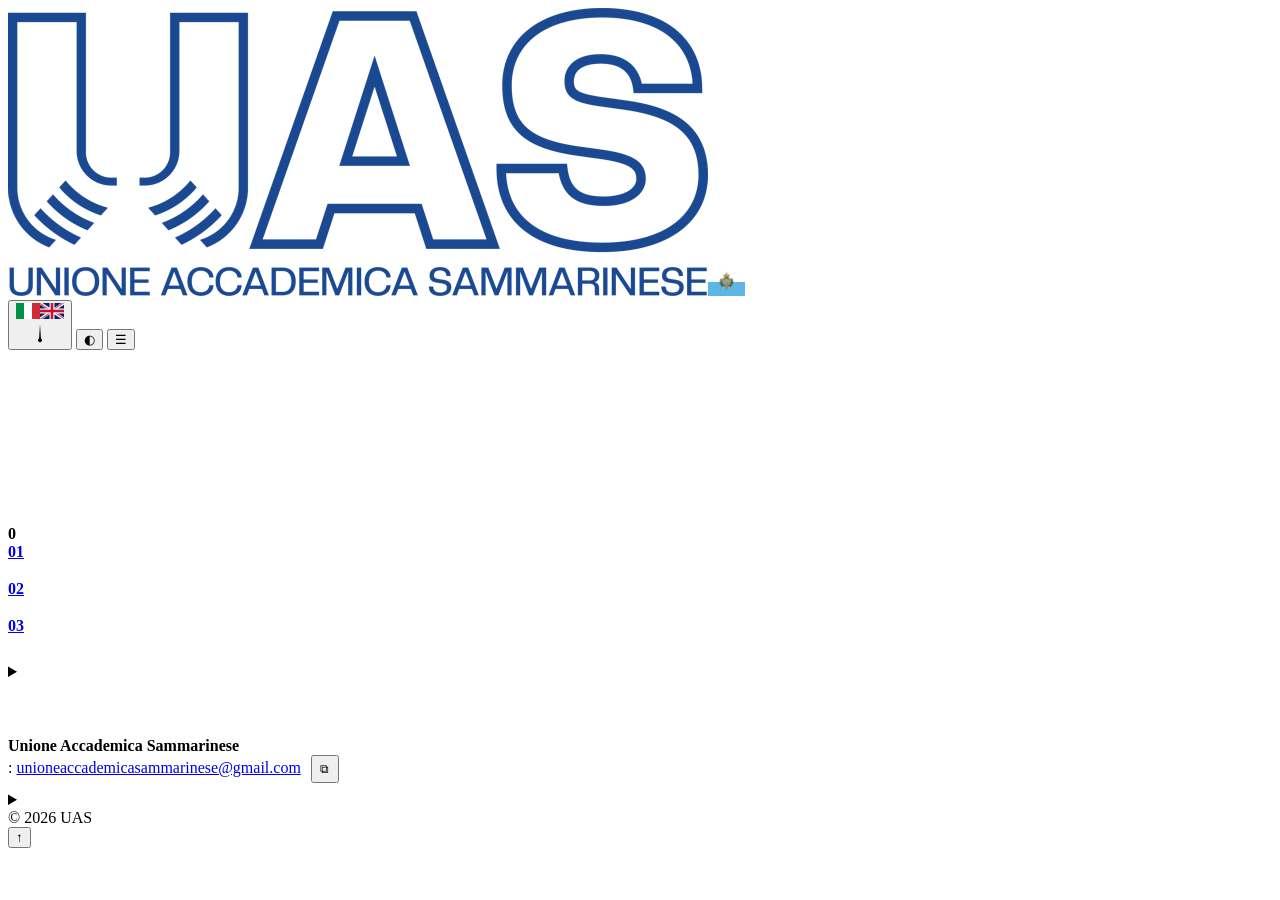
==== commit c41cca0f: "Add files via upload" ====
--- a/index.html
+++ b/index.html
@@ -4,234 +4,49 @@
 <meta charset="utf-8">
 <meta name="viewport" content="width=device-width, initial-scale=1, viewport-fit=cover">
 <title>Unione Accademica Sammarinese</title>
-<meta name="description" content="Unione Accademica Sammarinese: associazione senza fini di lucro dei ricercatori e degli accademici di San Marino. Membro di Eurodoc.">
+<meta name="description" content="La rete dei ricercatori e degli accademici di San Marino. Associazione senza fini di lucro, membro di Eurodoc.">
 <meta property="og:title" content="Unione Accademica Sammarinese">
-<meta property="og:description" content="I ricercatori e gli accademici di San Marino, in rete.">
+<meta property="og:description" content="La rete dei ricercatori e degli accademici di San Marino. Associazione senza fini di lucro, membro di Eurodoc.">
 <meta property="og:type" content="website">
 <meta property="og:image" content="assets/og.jpg">
 <link rel="icon" href="assets/favicon.png">
+<link rel="stylesheet" href="assets/style.css?v=6">
 <script type="application/ld+json">{"@context":"https://schema.org","@type":"Organization","name":"Unione Accademica Sammarinese","email":"unioneaccademicasammarinese@gmail.com","logo":"assets/logo.png","foundingDate":"2025-12-29","address":{"@type":"PostalAddress","addressCountry":"SM"}}</script>
-<style>
-:root{--bg:#fff;--soft:#eef5fc;--ink:#14263f;--mut:#566982;--acc:#1a4891;--sky:#cfe3f7;--line:#dbe6f3;box-sizing:border-box;padding-top:env(safe-area-inset-top,0px);padding-bottom:env(safe-area-inset-bottom,0px)}
-@media (prefers-color-scheme:dark){:root:not([data-theme="light"]){--bg:#0e1a2b;--soft:#13243a;--ink:#e8f0fa;--mut:#a3b5cc;--acc:#7fb2ee;--sky:#1d3a5e;--line:#23406a}}
-:root[data-theme="dark"]{--bg:#0e1a2b;--soft:#13243a;--ink:#e8f0fa;--mut:#a3b5cc;--acc:#7fb2ee;--sky:#1d3a5e;--line:#23406a}
-*{box-sizing:border-box}html{scroll-behavior:smooth;scroll-padding-top:76px}
-body{margin:0;background:var(--bg);color:var(--ink);font:16px/1.65 system-ui,-apple-system,"Segoe UI",Helvetica,Arial,sans-serif}
-a{color:var(--acc)}:focus-visible{outline:3px solid var(--acc);outline-offset:3px;border-radius:4px}
-.skip{position:absolute;left:-999px;top:8px;background:var(--acc);color:var(--bg);padding:8px 14px;border-radius:8px;z-index:30}.skip:focus{left:8px}
-.w{max-width:1040px;margin:0 auto;padding:0 22px}
-header{position:sticky;top:env(safe-area-inset-top,0px);background:var(--bg);border-bottom:1px solid var(--line);z-index:20}
-header .w{display:flex;align-items:center;gap:14px;height:64px}
-.logo{height:34px;display:block}
-.brand{display:flex;align-items:center;gap:10px;text-decoration:none}.flag{height:28px;width:auto;display:block;border-radius:3px;border:1px solid var(--line);box-shadow:0 1px 3px rgba(0,0,0,.18)}
-@media (prefers-color-scheme:dark){:root:not([data-theme="light"]) .logo{filter:brightness(2.4) saturate(.6)}}
-:root[data-theme="dark"] .logo{filter:brightness(2.4) saturate(.6)}
-nav{display:flex;gap:22px;margin-left:auto}
-nav a{color:var(--mut);text-decoration:none;font-size:14px}nav a:hover{color:var(--acc)}
-.tools{display:flex;gap:8px;align-items:center}
-.lang{display:flex;border:1px solid var(--line);border-radius:999px;overflow:hidden}
-.lang button,.ib{border:0;background:none;color:var(--mut);font:600 12px system-ui;cursor:pointer}
-.lang button{padding:6px 12px}.lang button.on{background:var(--acc);color:var(--bg)}
-.ib{width:34px;height:34px;border:1px solid var(--line);border-radius:50%;font-size:15px}
-#burger{display:none}
-#bar{position:absolute;left:0;bottom:-1px;height:2px;width:0;background:var(--acc)}
-@media(max-width:760px){#burger{display:block}nav{display:none;position:absolute;top:64px;left:0;right:0;flex-direction:column;gap:0;background:var(--bg);border-bottom:1px solid var(--line);padding:6px 22px}nav.open{display:flex}nav a{padding:12px 0;font-size:16px}.tools{margin-left:auto}}
-.hero{background:linear-gradient(180deg,var(--soft),var(--bg));padding:70px 0 60px}
-.hero .w{display:grid;grid-template-columns:1.1fr .9fr;gap:40px;align-items:center}
-@media(max-width:860px){.hero .w{grid-template-columns:1fr}}
-.eyebrow{color:var(--acc);font-size:13px;letter-spacing:.12em;text-transform:uppercase;font-weight:600}
-h1{font-size:clamp(32px,5vw,50px);line-height:1.12;margin:12px 0 18px;font-weight:700}
-.lead{color:var(--mut);font-size:18px;max-width:640px}
-.btns{display:flex;gap:12px;flex-wrap:wrap;margin-top:26px}
-.btn{display:inline-block;padding:11px 22px;border-radius:999px;font:600 15px system-ui;text-decoration:none;border:1px solid var(--acc);cursor:pointer}
-.p{background:var(--acc);color:var(--bg)}.s{background:none;color:var(--acc)}
-.ph{position:relative;overflow:hidden;border-radius:18px;background:repeating-linear-gradient(135deg,var(--soft) 0 14px,var(--sky) 14px 15px);border:1px solid var(--line);display:grid;place-items:center;color:var(--mut);font-size:13px;text-align:center}
-.ph img{position:absolute;inset:0;width:100%;height:100%;object-fit:cover}
-.ph span{padding:10px}
-.hv{aspect-ratio:4/3}
-section{padding:68px 0}.alt{background:var(--soft)}
-h2{font-size:clamp(24px,3.4vw,34px);line-height:1.2;margin:8px 0 26px;max-width:640px}
-.grid{display:grid;grid-template-columns:repeat(auto-fit,minmax(220px,1fr));gap:18px}
-.card{border:1px solid var(--line);background:var(--bg);border-radius:14px;padding:22px;transition:transform .2s,border-color .2s}
-.card:hover{transform:translateY(-3px);border-color:var(--acc)}
-.card b{color:var(--acc);font-size:13px}.card h3{margin:6px 0 8px;font-size:17px}.card p{margin:0;color:var(--mut);font-size:15px}
-.tl{list-style:none;margin:0;padding:0;border-left:2px solid var(--sky)}
-.tl li{position:relative;padding:0 0 20px 24px}
-.tl li::before{content:"";position:absolute;left:-7px;top:6px;width:12px;height:12px;border-radius:50%;background:var(--acc)}
-.tl time{display:block;color:var(--acc);font-size:13px;font-weight:600}
-.two{display:grid;grid-template-columns:1fr 1fr;gap:40px}@media(max-width:800px){.two{grid-template-columns:1fr}}
-.gal{display:grid;grid-template-columns:repeat(auto-fit,minmax(240px,1fr));gap:16px}.gal .ph{aspect-ratio:3/2}
-.band{background:var(--acc);color:var(--bg);border-radius:18px;padding:30px;display:flex;gap:20px;align-items:center;justify-content:space-between;flex-wrap:wrap}
-.band h3{margin:0 0 6px;font-size:22px}.band p{margin:0;max-width:560px;opacity:.92}.band .btn{background:var(--bg);color:var(--acc);border-color:var(--bg)}
-.partners{display:flex;gap:28px;flex-wrap:wrap;align-items:center;color:var(--mut);font-weight:600}
-.partners span{border:1px dashed var(--line);border-radius:10px;padding:10px 18px}
-form{display:grid;gap:12px}
-input,select,textarea{width:100%;padding:11px 13px;border:1px solid var(--line);border-radius:10px;background:var(--bg);color:var(--ink);font:inherit}
-label.c{display:flex;gap:9px;align-items:flex-start;font-size:14px;color:var(--mut)}label.c input{width:auto;margin-top:5px}
-.hp{position:absolute;left:-9999px}
-#msg{min-height:1.4em;font-weight:600}
-.note{font-size:13px;color:var(--mut)}
-footer{border-top:1px solid var(--line);padding:34px 0;color:var(--mut);font-size:14px}
-footer .w{display:flex;justify-content:space-between;gap:16px;flex-wrap:wrap}
-footer details{max-width:520px;margin-top:8px}
-#top-btn{position:fixed;right:18px;bottom:calc(18px + env(safe-area-inset-bottom,0px));opacity:0;pointer-events:none;transition:opacity .2s;background:var(--acc);color:var(--bg);border:0}
-#top-btn.show{opacity:1;pointer-events:auto}
-.rv{opacity:0;transform:translateY(18px);transition:opacity .6s,transform .6s}.rv.in{opacity:1;transform:none}
-@media(prefers-reduced-motion:reduce){.rv{opacity:1;transform:none;transition:none}html{scroll-behavior:auto}.card{transition:none}}
-.banner{background:var(--acc);color:var(--bg);text-align:center;padding:9px 14px;font-size:14px}.banner a{color:inherit;font-weight:600}
-.steps .n{display:inline-grid;place-items:center;width:30px;height:30px;border-radius:50%;background:var(--acc);color:var(--bg);font-weight:700;margin-bottom:8px}
-details.faq{border:1px solid var(--line);border-radius:12px;padding:14px 18px;margin-bottom:10px;background:var(--bg)}details.faq summary{cursor:pointer;font-weight:600}details.faq p{color:var(--mut);margin:10px 0 0}
-.cols{display:grid;grid-template-columns:1fr 1fr;gap:14px}.cols .card h3{font-size:13px;letter-spacing:.08em;text-transform:uppercase;color:var(--acc)}.cols ul{margin:0;padding-left:18px;color:var(--mut)}.cols li{margin-bottom:8px}
-@media(max-width:600px){.cols{grid-template-columns:1fr}}
-.ava{width:64px;height:64px;border-radius:50%;object-fit:cover;background:var(--sky);color:var(--acc);display:grid;place-items:center;font-weight:700;font-size:20px;margin-bottom:10px}
-.chips{display:flex;gap:8px;flex-wrap:wrap;margin-bottom:18px}.chip{border:1px solid var(--line);background:var(--bg);color:var(--mut);padding:5px 13px;border-radius:999px;font:600 13px system-ui;cursor:pointer}.chip.on{background:var(--acc);color:var(--bg);border-color:var(--acc)}
-.ev{border-left:3px solid var(--acc);padding:4px 0 4px 14px;margin-bottom:14px}.ev b{display:block;color:var(--acc);font-size:13px}
-.logos{display:flex;gap:26px;flex-wrap:wrap;align-items:center}.logos a,.logos span{color:var(--mut);font-weight:700;text-decoration:none}.logos img{height:42px;display:block}
-.dlk{display:flex;justify-content:space-between;gap:12px;border:1px solid var(--line);border-radius:12px;padding:12px 16px;margin-bottom:10px;text-decoration:none;color:var(--ink);background:var(--bg)}.dlk:hover{border-color:var(--acc)}.dlk em{color:var(--acc);font-style:normal;font-size:13px;font-weight:600}
-.share a{font-size:13px;margin-right:10px}
-.mapw{display:grid;grid-template-columns:minmax(0,1.2fr) minmax(0,.8fr);gap:30px;align-items:center}@media(max-width:800px){.mapw{grid-template-columns:1fr}}
-.gl{position:relative;aspect-ratio:1;max-width:520px;width:100%;margin:0 auto}#gl{width:100%;height:100%;display:block;cursor:grab;touch-action:pan-y}
-#tip{position:absolute;pointer-events:none;background:var(--bg);color:var(--ink);border:1px solid var(--line);border-radius:10px;padding:8px 12px;font-size:13px;box-shadow:0 6px 18px rgba(0,0,0,.18);opacity:0;transition:opacity .15s;transform:translate(-50%,-125%);white-space:nowrap;z-index:2}#tip.on{opacity:1}#tip small{display:block;color:var(--mut)}
-.tot{margin-bottom:14px}.tot b{font-size:46px;color:var(--acc);line-height:1}
-.cr{display:flex;align-items:center;gap:10px;width:100%;border:1px solid var(--line);background:var(--bg);color:var(--ink);border-radius:10px;padding:9px 12px;margin-bottom:8px;cursor:pointer;font:inherit}.cr.on{border-color:var(--acc)}.cr .d{flex:1;text-align:left}.cr .l{display:flex;gap:3px}.cr i{width:7px;height:7px;border-radius:50%;background:var(--acc);box-shadow:0 0 6px var(--acc)}.cr b{color:var(--acc);min-width:22px;text-align:right}
-.badge{display:inline-block;margin-left:10px;border:1px solid var(--acc);color:var(--acc);border-radius:999px;padding:1px 10px;font-size:12px;font-weight:600;letter-spacing:0;text-transform:none}
-#pin{max-height:260px;overflow:auto}
-.g{display:grid;gap:12px}.g[hidden]{display:none}
-dialog{border:1px solid var(--line);border-radius:16px;background:var(--bg);color:var(--ink);max-width:460px;width:calc(100% - 32px);padding:22px}dialog::backdrop{background:rgba(10,20,40,.55)}
-#pin{margin-bottom:14px}#pin h3{margin:0 0 4px}#pin p{margin:0 0 10px;color:var(--mut)}
-.rail{position:fixed;left:14px;top:50%;transform:translateY(-50%);z-index:15;display:none;flex-direction:column;gap:10px}
-@media(min-width:1200px){.rail{display:flex}}
-.sb{display:inline-flex;align-items:center;gap:16px;height:44px;padding:0 12px;border:1px solid var(--line);background:var(--bg);color:var(--acc);border-radius:999px;text-decoration:none;font:600 14px system-ui;white-space:nowrap;box-shadow:0 4px 14px rgba(0,0,0,.12);transition:max-width .25s,border-color .2s}
-.sb svg{width:20px;height:20px;flex:none;fill:none;stroke:currentColor;stroke-width:1.8;stroke-linecap:round;stroke-linejoin:round}.sb svg .f{fill:currentColor;stroke:none}
-.rail .sb{max-width:46px;overflow:hidden}.rail .sb:hover,.rail .sb:focus-visible{max-width:290px;border-color:var(--acc)}
-#soc{display:flex;gap:10px;flex-wrap:wrap}#soc .sb{box-shadow:none;font-size:13px;height:40px}
-@media(min-width:1200px){#soc{display:none}}
-.lg{position:relative;width:86px;height:40px;padding:0;border:1px solid var(--line);border-radius:12px;background:var(--bg);color:var(--acc);cursor:pointer;flex:none}
-.lg .fl{position:absolute;top:5px;width:24px;height:16px;border-radius:2px;box-shadow:0 0 0 1px rgba(0,0,0,.18);transition:opacity .3s,filter .3s}.lg .fi{left:6px}.lg .fg{right:6px}
-.lg[data-l="it"] .fg,.lg[data-l="en"] .fi{opacity:.4;filter:grayscale(.7)}
-.lg .nd{position:absolute;inset:0;width:100%;height:100%;fill:currentColor}.lg .ndg{transform-origin:42px 32px;transform:rotate(-50deg);transition:transform .45s cubic-bezier(.34,1.56,.64,1)}.lg[data-l="en"] .ndg{transform:rotate(50deg)}
-.lg:hover{border-color:var(--acc)}
-@media(prefers-reduced-motion:reduce){.lg .ndg,.lg .fl{transition:none}}
-</style>
 </head>
 <body>
 <a class="skip" href="#main" data-i="skip"></a>
-<div class="banner" id="banner"><a href="#path" id="bl"></a></div>
 <header><div class="w">
-<a class="brand" href="#top" aria-label="UAS"><img class="logo" src="assets/logo.png" alt="Unione Accademica Sammarinese"><img class="flag" src="assets/flag-sm.png" alt="San Marino" width="37" height="28"></a>
-<nav id="nav"><a href="#about" data-i="n1"></a><a href="#news" id="nnews" data-i="n6" hidden></a><a href="#team" id="nteam" data-i="n7" hidden></a><a href="#faq" data-i="n8"></a><a href="#join" data-i="n3"></a><a href="#contact" data-i="n4"></a></nav>
+<a class="brand" href="index.html" aria-label="UAS"><img class="logo" src="assets/logo.png" alt="Unione Accademica Sammarinese"><img class="flag" src="assets/flag-sm.png" alt="San Marino" width="37" height="28"></a>
+<nav id="nav"><a href="chi-siamo.html" data-i="n1"></a><a href="progetti.html" data-i="pj"></a><a href="novita.html" data-i="n6"></a><a href="sponsor.html" data-i="sp"></a><a class="navjoin" href="partecipa.html#join" data-i="n3"></a></nav>
 <div class="tools">
 <button class="lg" id="lg" type="button" data-l="it"><img class="fl fi" src="assets/flag-it.png" alt="" width="24" height="16"><img class="fl fg" src="assets/flag-gb.png" alt="" width="24" height="16"><svg class="nd" viewBox="0 0 84 38" aria-hidden="true"><g class="ndg"><path d="M42 32.2 L40.3 31 L42 4.5 L43.7 31 Z"/></g><circle cx="42" cy="32" r="3.4"/></svg></button>
 <button class="ib" id="theme" aria-label="Theme">◐</button>
 <button class="ib" id="burger" aria-label="Menu" aria-expanded="false">☰</button>
 </div><div id="bar"></div></div></header>
-
 <main id="main"><span id="top"></span>
 <div class="hero"><div class="w">
-<div><div class="eyebrow" data-i="eb"></div><h1 data-i="h1"></h1><p class="lead" data-i="lead"></p>
-<div class="btns"><a class="btn p" href="#join" data-i="cta1"></a><a class="btn s" href="#about" data-i="cta2"></a></div></div>
-<figure class="ph hv" style="margin:0"><img src="assets/hero.jpg" alt="" onerror="this.remove()"><span>assets/hero.jpg</span></figure>
-</div></div>
-
-<section id="about"><div class="w rv">
-<div class="eyebrow" data-i="n1"></div><h2 data-i="ah"></h2>
-<div class="grid">
-<div class="card"><b>01</b><h3 data-i="c1t"></h3><p data-i="c1p"></p></div>
-<div class="card"><b>02</b><h3 data-i="c2t"></h3><p data-i="c2p"></p></div>
-<div class="card"><b>03</b><h3 data-i="c3t"></h3><p data-i="c3p"></p></div>
-<div class="card"><b>04</b><h3 data-i="c4t"></h3><p data-i="c4p"></p></div>
-</div></div></section>
-
-<section id="why"><div class="w rv"><div class="eyebrow" data-i="xwh"></div><h2 data-i="xwt" style="max-width:760px;font-size:clamp(20px,2.6vw,26px);font-weight:500"></h2>
-<div class="cols">
-<div class="card"><h3 data-i="xpr"></h3><ul><li data-i="xp1"></li><li data-i="xp2"></li><li data-i="xp3"></li></ul></div>
-<div class="card"><h3 data-i="xan"></h3><ul><li data-i="xa1"></li><li data-i="xa2"></li><li data-i="xa3"></li></ul></div>
-</div></div></section>
-
-<section id="path" class="alt"><div class="w two rv">
-<div><div class="eyebrow" data-i="n2"></div><h2 data-i="ph"></h2><p class="lead" data-i="pp"></p>
-</div>
-<ul class="tl">
-<li><time>29/12/2025</time><span data-i="t1"></span></li>
-<li><time>01/01/2026</time><span data-i="t2"></span></li>
-<li><time>14/05/2026</time><span data-i="t3"></span></li>
-<li><time>28/06/2026</time><span data-i="t4"></span></li>
-<li><time data-i="t5d"></time><span data-i="t5"></span></li>
-</ul></div></section>
-
-<section id="news" hidden><div class="w two">
-<div id="nwrap"><div class="eyebrow" data-i="n6"></div><h2 data-i="nt"></h2><div class="grid" id="nlist" style="grid-template-columns:1fr"></div></div>
-<div id="ewrap"><div class="eyebrow" data-i="xev"></div><h2 style="visibility:hidden;margin-bottom:18px">.</h2><div id="elist"></div></div>
-</div></section>
-
-<section id="docs" class="alt" hidden><div class="w"><div class="eyebrow" data-i="xdh"></div><h2 data-i="xdt"></h2><div id="dlist"></div></div></section>
-
-<section id="team" hidden><div class="w"><div class="eyebrow" data-i="xth"></div><h2 data-i="xtt"></h2><div class="grid" id="tlist"></div></div></section>
-
-<section id="map" class="alt" hidden><div class="w"><div class="eyebrow"><span data-i="xmh"></span><span class="badge" data-i="xbt"></span></div><h2 data-i="xmt2"></h2>
-<div class="mapw"><div class="gl"><canvas id="gl" role="img"></canvas><div id="tip" role="status"></div></div>
-<div><div class="tot"><b id="tn">0</b> <span data-i="xtn"></span></div><div id="cl"></div>
-<p class="note" id="emp" data-i="xem" hidden></p>
-<div class="card" id="pin" hidden></div>
-<p><a class="btn p" href="#join" data-role="abroad" data-i="xgm"></a></p><p class="note" data-i="xhi"></p><p class="note" data-i="xmt"></p></div></div>
-<div class="grid" id="mlist" style="margin-top:24px"></div></div></section>
-
-<section><div class="w rv"><div class="eyebrow" data-i="gh"></div><h2 data-i="gt"></h2>
-<div class="gal">
-<figure class="ph" style="margin:0"><img src="assets/photo1.jpg" alt="" onerror="this.remove()"><span>assets/photo1.jpg</span></figure>
-<figure class="ph" style="margin:0"><img src="assets/photo2.jpg" alt="" onerror="this.remove()"><span>assets/photo2.jpg</span></figure>
-<figure class="ph" style="margin:0"><img src="assets/photo3.jpg" alt="" onerror="this.remove()"><span>assets/photo3.jpg</span></figure>
-</div></div></section>
-
-<section id="abroad"><div class="w rv"><div class="band">
+<div class="ht"><div class="eyebrow" data-i="eb"></div><h1 data-i="h1"></h1><p class="lead" data-i="lead"></p>
+<div class="btns"><a class="btn p" href="partecipa.html#join" data-i="cta1"></a><a class="btn s" href="chi-siamo.html" data-i="cta2"></a></div></div>
+<div class="gl"><canvas id="gl" role="img"></canvas><div id="tip" role="status"></div></div>
+<div class="hs"><div class="tot"><b id="tn">0</b> <span data-i="xtn"></span></div><div id="cl"></div>
+<p class="note" id="emp" data-i="xem" hidden></p><div class="card" id="pin" hidden></div></div>
+</div></div><section><div class="w rv"><div class="grid">
+<a class="card lk" href="chi-siamo.html"><b>01</b><h3 data-i="q1t"></h3><p data-i="q1p"></p><span data-i="more"></span></a>
+<a class="card lk" href="chi-siamo.html#why"><b>02</b><h3 data-i="q2t"></h3><p data-i="q2p"></p><span data-i="more"></span></a>
+<a class="card lk" href="partecipa.html#join"><b>03</b><h3 data-i="q3t"></h3><p data-i="q3p"></p><span data-i="n3"></span></a>
+</div></div></section><section id="abroad"><div class="w rv"><div class="band">
 <div><h3 data-i="abh"></h3><p data-i="abp"></p></div>
-<a class="btn" href="#join" data-role="abroad" data-i="abc"></a></div></div></section>
-
-<section id="steps"><div class="w rv"><div class="eyebrow" data-i="xsh"></div><h2 data-i="xst"></h2>
-<div class="grid steps">
-<div class="card"><span class="n">1</span><h3 data-i="xs1t"></h3><p data-i="xs1p"></p></div>
-<div class="card"><span class="n">2</span><h3 data-i="xs2t"></h3><p data-i="xs2p"></p></div>
-<div class="card"><span class="n">3</span><h3 data-i="xs3t"></h3><p data-i="xs3p"></p></div>
-</div></div></section>
-
-<section id="faq" class="alt"><div class="w rv"><div class="eyebrow">FAQ</div><h2 data-i="xfh"></h2><div style="max-width:760px">
-<details class="faq"><summary data-i="xq1"></summary><p data-i="xr1"></p></details>
-<details class="faq"><summary data-i="xq2"></summary><p data-i="xr2"></p></details>
-<details class="faq"><summary data-i="xq3"></summary><p data-i="xr3"></p></details>
-<details class="faq"><summary data-i="xq4"></summary><p data-i="xr4"></p></details>
-<details class="faq"><summary data-i="xq5"></summary><p data-i="xr5"></p></details>
-<details class="faq"><summary data-i="xq6"></summary><p data-i="xr6"></p></details>
-</div></div></section>
-
-<section id="join"><div class="w two rv">
-<div><div class="eyebrow" data-i="n3"></div><h2 data-i="jh"></h2><p class="lead" data-i="jp"></p>
-<p><a class="btn s" href="assets/modulo_di_adesione_UAS.pdf" download data-i="dl"></a></p></div>
-<form id="f" novalidate>
-<input class="hp" name="_honey" tabindex="-1" autocomplete="off" aria-hidden="true">
-<input id="nm" name="name" required autocomplete="name" data-ph="fn" data-al="fn">
-<input id="em" name="email" type="email" required autocomplete="email" data-ph="fe" data-al="fe">
-<select id="rl" name="role" aria-label="Role"><option value="Socia/Socio" data-i="r1"></option><option value="Sostenitrice/Sostenitore" data-i="r2"></option><option value="Sammarinese all'estero (censimento)" data-i="r3"></option><option value="Giovane UAS" data-i="r4"></option></select>
-<textarea id="ms" name="message" rows="3" data-ph="fm" data-al="fm"></textarea>
-<label class="c"><input type="checkbox" id="mp" name="map"><span data-i="xmp"></span></label>
-<div class="g" id="mpf" hidden><input id="ct" name="city" data-ph="xct"></div>
-<label class="c"><input type="checkbox" id="nl" name="newsletter" value="si"><span data-i="nl"></span></label>
-<label class="c"><input type="checkbox" id="ok" required><span data-i="ok"></span></label>
-<button class="btn p" type="submit" data-i="send"></button>
-<div id="msg" role="status" aria-live="polite"></div>
-</form></div></section>
-<section id="partners" class="alt" hidden><div class="w"><div class="eyebrow" data-i="xph"></div><div class="logos" id="plist" style="margin-top:16px"></div></div></section>
+<a class="btn" href="partecipa.html?map=1#join" data-i="abc"></a></div></div></section><section style="padding:10px 0 56px"><div class="w"><details class="ml"><summary data-i="xml"></summary><div class="grid" id="mlist" style="margin-top:16px"></div></details></div></section>
 </main>
-
 <footer id="contact"><div class="w"><div>
 <strong>Unione Accademica Sammarinese</strong><br>
 <span data-i="n4"></span>: <a href="mailto:unioneaccademicasammarinese@gmail.com" id="mail">unioneaccademicasammarinese@gmail.com</a>
 <button class="ib" id="copy" aria-label="Copy" style="width:28px;height:28px;font-size:12px;margin-left:6px">⧉</button>
-<div id="soc" style="margin-top:6px"></div><p class="note" data-i="xlg" style="margin:8px 0 0"></p>
+<div class="note" style="margin-top:6px"><a href="partecipa.html#faq" data-i="n8"></a></div><div id="soc" style="margin-top:6px"></div><p class="note" data-i="xlg" style="margin:8px 0 0"></p>
 <details><summary data-i="pv"></summary><p class="note" data-i="pvt"></p></details>
 </div><div>© 2026 UAS</div></div></footer>
 <button class="ib" id="top-btn" aria-label="Top">↑</button>
 <aside class="rail" id="rail" aria-label="Social"></aside>
-
 <dialog id="cdlg"><form class="g" id="cf" novalidate>
 <h3 id="ctt" style="margin:0"></h3><p class="note" data-i="xcm" style="margin:0"></p>
 <input class="hp" id="chp" tabindex="-1" autocomplete="off" aria-hidden="true">
@@ -241,227 +56,5 @@
 <label class="c"><input type="checkbox" id="cck"><span data-i="xcck"></span></label>
 <div style="display:flex;gap:10px;flex-wrap:wrap"><button class="btn p" type="submit" data-i="xcsd"></button><button class="btn s" type="button" id="cx" data-i="xcc"></button></div>
 <div id="cs" role="status" aria-live="polite" style="font-weight:600"></div></form></dialog>
-<script>
-var SOCIAL={eurodoc:"https://eurodoc.net",instagram:"",linkedin:""}; // paste the full profile URLs here, e.g. "https://www.instagram.com/yourprofile/"; empty ones stay hidden
-var ENDPOINT="https://formsubmit.co/ajax/unioneaccademicasammarinese@gmail.com";
-var T={
-it:{skip:"Vai al contenuto",n1:"Chi siamo",n2:"Percorso",n3:"Unisciti",n4:"Contatti",n5:"All’estero",n6:"News",nt:"Ultime notizie.",nm:"Leggi di più",n7:"Team",n8:"FAQ",xev:"Prossimi eventi",xall:"Tutti",xdh:"Documenti",xdt:"Statuto, moduli e materiali.",xth:"Team",xtt:"Le persone di UAS.",xmh:"Comunità",xmt:"Ricercatori e accademici sammarinesi. Compaiono solo i membri che hanno dato il consenso.",xph:"In collaborazione con",
-xs_eurodoc:"Visita la community Eurodoc",xs_instagram:"Seguici su Instagram",xs_linkedin:"Seguici su LinkedIn",
-xbn:"Prossimo appuntamento: hackathon con istituzioni europee, marzo 2027 →",
-xwh:"Perché UAS",xwt:"San Marino è piccola e fuori dalla cittadinanza europea: molte opportunità di studio e ricerca si perdono e le competenze dei sammarinesi restano poco visibili. UAS nasce per cambiare questo.",xpr:"Il problema",xan:"La risposta di UAS",
-xp1:"Ammissioni e fondi di ricerca più complicati",xa1:"Informazione e supporto a chi vuole studiare fuori",xp2:"Opportunità che arrivano tardi o non arrivano",xa2:"Una rete europea tramite Eurodoc",xp3:"Competenze sparse e poco visibili",xa3:"Censimento e coordinamento del rientro",
-xsh:"Come aderire",xst:"Tre passi.",xs1t:"Compila il modulo",xs1p:"Scegli il tuo ruolo e invia la richiesta.",xs2t:"Ti rispondiamo",xs2p:"Ricevi una email con le informazioni sull’adesione.",xs3t:"Entri nella rete",xs3p:"Partecipi alle attività e ricevi gli aggiornamenti.",
-xfh:"Domande frequenti",xq1:"Chi può aderire?",xr1:"UAS rappresenta i ricercatori e gli accademici di San Marino e a San Marino, in territorio e all’estero. Se non sei sicuro di rientrare, scrivici.",
-xq2:"Che differenza c’è tra socio, sostenitore e Giovane UAS?",xr2:"Diritti e doveri di ogni ruolo sono definiti dallo statuto e dal regolamento. Scrivici per i dettagli.",
-xq3:"L’adesione è gratuita?",xr3:"Le condizioni di adesione sono indicate nello statuto e nel regolamento. Per dubbi, scrivici.",
-xq4:"Vivo all’estero: posso partecipare?",xr4:"Sì. UAS vuole censire e coinvolgere i sammarinesi che studiano o lavorano nella ricerca all’estero, compresi quelli nati e cresciuti fuori da San Marino.",
-xq5:"Come usate i miei dati?",xr5:"Solo per gestire la richiesta e le comunicazioni dell’associazione, ai sensi della normativa sammarinese. Compari in elenchi pubblici solo con il tuo consenso.",
-xq6:"Come vi contatto?",xr6:"Scrivi a unioneaccademicasammarinese@gmail.com.",
-xmt2:"La nostra rete nel mondo.",xbt:"Versione di prova",xtn:"membri accesi sulla mappa",xgm:"Entra nella mappa",xem:"Nessun punto acceso per ora: sarai il primo?",xga:"Globo con i membri UAS nel mondo",xct:"Città e paese",xc_europe:"Europa",xc_asia:"Asia",xc_africa:"Africa",xc_north_america:"Nord America",xc_south_america:"Sud America",xc_oceania:"Oceania",
-xmp:"Voglio comparire sulla mappa pubblica con nome, cognome e città. I messaggi dei visitatori mi arrivano tramite UAS: la mia email resta privata.",xcb:"Contatta",xcm:"Scrivi il motivo del contatto. UAS inoltra il messaggio alla persona, che decide se risponderti. La sua email non viene mai mostrata.",xcnm:"Il tuo nome",xcem:"La tua email",xcms:"Motivo del contatto e messaggio",xcck:"Acconsento che UAS inoltri il mio messaggio e la mia email alla persona contattata.",xcsd:"Invia messaggio",xcc:"Annulla",xra:"Collaborazione di ricerca",xrb:"Informazioni sull’associazione",xrc:"Opportunità di studio o lavoro",xrd:"Altro",xcok:"Messaggio inviato. UAS lo inoltra alla persona: controlla la tua email per la conferma.",xhi:"Clicca un punto sul globo per contattare la persona tramite UAS.",
-xlg:"Associazione senza fini di lucro · Costituita il 29/12/2025 · Statuto depositato il 01/01/2026 · Membro di Eurodoc dal 28/06/2026",eb:"Associazione senza fini di lucro",
-h1:"I ricercatori e gli accademici di San Marino, in rete.",
-lead:"Unione Accademica Sammarinese rappresenta i ricercatori e gli accademici sammarinesi, dentro e fuori dal territorio, e li connette al panorama scientifico europeo.",
-cta1:"Diventa socio",cta2:"Scopri di più",ah:"Valorizzare il potenziale della nostra comunità accademica.",
-c1t:"Rappresentanza",c1p:"Una voce unica per ricercatori e accademici sammarinesi.",
-c2t:"Rete europea",c2p:"Membri di Eurodoc, la federazione europea dei giovani ricercatori.",
-c3t:"Rientro e competenze",c3p:"Censire le specializzazioni e favorire il rientro di chi si è formato all’estero.",
-c4t:"Supporto agli studenti",c4p:"Orientamento e opportunità per chi sceglie l’istruzione superiore.",
-ph:"Un anno di attività.",pp:"Dalla presentazione alla Consulta dei cittadini sammarinesi all’estero a oggi.",pt:"Partner in arrivo",
-t1:"Fondazione ufficiale",t2:"Deposito dello statuto",t3:"Incontro con le scuole superiori",t4:"Ingresso in Eurodoc",t5d:"Marzo 2027",t5:"Hackathon con istituzioni europee",
-gh:"Immagini",gt:"UAS in azione.",
-abh:"Sei sammarinese e studi o lavori nella ricerca all’estero?",abp:"Vogliamo censire le esperienze della comunità sammarinese nel mondo, comprese quelle di chi è nato e cresciuto fuori da San Marino.",abc:"Fatti censire",
-jh:"Una sola richiesta per entrare nella rete.",jp:"Compila il modulo: ti risponderemo con le informazioni sull’adesione. Preferisci la carta? Scarica il modulo.",dl:"Scarica il modulo di adesione",
-fn:"Nome e cognome",fe:"Email",fm:"Messaggio (facoltativo)",r1:"Socia/Socio",r2:"Sostenitrice/Sostenitore",r3:"Sammarinese all’estero (censimento)",r4:"Giovane UAS",nl:"Desidero ricevere gli aggiornamenti via email",
-ok:"Ho preso visione di statuto e regolamento e acconsento al trattamento dei miei dati ai soli fini associativi.",send:"Invia richiesta",
-sending:"Invio in corso…",done:"Grazie! Richiesta inviata: controlla la tua email.",err:"Invio non riuscito. Scrivici a unioneaccademicasammarinese@gmail.com.",inv:"Compila nome, email corretta e consenso.",copied:"Copiato",
-pv:"Privacy",pvt:"I dati inseriti nel modulo sono usati solo per gestire la richiesta di adesione e le comunicazioni dell’associazione, ai sensi della normativa sammarinese. Il sito non usa cookie di profilazione."},
-en:{skip:"Skip to content",n1:"About",n2:"Journey",n3:"Join",n4:"Contact",n5:"Abroad",n6:"News",nt:"Latest news.",nm:"Read more",n7:"Team",n8:"FAQ",xev:"Upcoming events",xall:"All",xdh:"Documents",xdt:"Statute, forms and materials.",xth:"Team",xtt:"The people of UAS.",xmh:"Community",xmt:"Sammarinese researchers and academics. Only members who gave consent are listed.",xph:"In collaboration with",
-xs_eurodoc:"Visit the Eurodoc community",xs_instagram:"Follow us on Instagram",xs_linkedin:"Follow us on LinkedIn",
-xbn:"Next: hackathon with European institutions, March 2027 →",
-xwh:"Why UAS",xwt:"San Marino is small and outside European citizenship: many study and research opportunities are missed and Sammarinese expertise stays hard to see. UAS was founded to change that.",xpr:"The problem",xan:"UAS’s answer",
-xp1:"Harder admissions and research funding",xa1:"Information and support for those who want to study abroad",xp2:"Opportunities that arrive late or never",xa2:"A European network through Eurodoc",xp3:"Scattered, hard-to-see expertise",xa3:"Mapping skills and coordinating the return",
-xsh:"How to join",xst:"Three steps.",xs1t:"Fill in the form",xs1p:"Choose your role and send the request.",xs2t:"We reply",xs2p:"You receive an email with membership information.",xs3t:"You join the network",xs3p:"You take part in activities and receive updates.",
-xfh:"Frequently asked questions",xq1:"Who can join?",xr1:"UAS represents the researchers and academics of San Marino and in San Marino, at home and abroad. If you are unsure you qualify, write to us.",
-xq2:"What is the difference between member, supporter and Young UAS?",xr2:"The rights and duties of each role are set out in the statute and rules. Write to us for details.",
-xq3:"Is membership free?",xr3:"Membership terms are set out in the statute and rules. If in doubt, write to us.",
-xq4:"I live abroad: can I take part?",xr4:"Yes. UAS wants to map and involve Sammarinese who study or work in research abroad, including those born and raised outside San Marino.",
-xq5:"How is my data used?",xr5:"Only to handle your request and the association’s communications, under San Marino law. You appear in public lists only with your consent.",
-xq6:"How do I contact you?",xr6:"Write to unioneaccademicasammarinese@gmail.com.",
-xmt2:"Our network around the world.",xbt:"Trial version",xtn:"members lit on the map",xgm:"Get on the Map",xem:"No lights yet: will you be the first?",xga:"Globe showing UAS members worldwide",xct:"City and country",xc_europe:"Europe",xc_asia:"Asia",xc_africa:"Africa",xc_north_america:"North America",xc_south_america:"South America",xc_oceania:"Oceania",
-xmp:"I want to appear on the public map with my name, surname and city. Visitor messages reach me through UAS: my email stays private.",xcb:"Contact",xcm:"Write the reason for contacting. UAS forwards your message to the person, who decides whether to reply. Their email is never shown.",xcnm:"Your name",xcem:"Your email",xcms:"Reason for contact and message",xcck:"I agree that UAS forwards my message and my email to the person contacted.",xcsd:"Send message",xcc:"Cancel",xra:"Research collaboration",xrb:"Information about the association",xrc:"Study or job opportunity",xrd:"Other",xcok:"Message sent. UAS forwards it to the person: check your email for the confirmation.",xhi:"Click a dot on the globe to contact the person through UAS.",
-xlg:"Non-profit association · Founded 29/12/2025 · Statutes filed 01/01/2026 · Eurodoc member since 28/06/2026",eb:"Non-profit association",
-h1:"The researchers and academics of San Marino, connected.",
-lead:"Unione Accademica Sammarinese represents Sammarinese researchers and academics, at home and abroad, and links them to the European scientific landscape.",
-cta1:"Become a member",cta2:"Learn more",ah:"Unlocking the potential of our academic community.",
-c1t:"Representation",c1p:"A single voice for Sammarinese researchers and academics.",
-c2t:"European network",c2p:"Member of Eurodoc, the European federation of early-career researchers.",
-c3t:"Return and expertise",c3p:"Mapping specialisations and supporting the return of those trained abroad.",
-c4t:"Student support",c4p:"Guidance and opportunities for those pursuing higher education.",
-ph:"A year of activity.",pp:"From the presentation to the Consulta of Sammarinese citizens abroad to today.",pt:"Partners coming soon",
-t1:"Official foundation",t2:"Statutes filed",t3:"Meeting with high schools",t4:"Joined Eurodoc",t5d:"March 2027",t5:"Hackathon with European institutions",
-gh:"Gallery",gt:"UAS in action.",
-abh:"Sammarinese and studying or researching abroad?",abp:"We want to map the experiences of the Sammarinese community worldwide, including those born and raised outside San Marino.",abc:"Get on the map",
-jh:"One request to join the network.",jp:"Fill in the form and we will reply with membership information. Prefer paper? Download the form.",dl:"Download the membership form",
-fn:"Full name",fe:"Email",fm:"Message (optional)",r1:"Member",r2:"Supporter",r3:"Sammarinese abroad (census)",r4:"Young UAS",nl:"I would like to receive updates by email",
-ok:"I have read the statute and rules and consent to my data being processed for association purposes only.",send:"Send request",
-sending:"Sending…",done:"Thank you! Request sent: check your email.",err:"Sending failed. Please write to unioneaccademicasammarinese@gmail.com.",inv:"Please enter your name, a valid email and consent.",copied:"Copied",
-pv:"Privacy",pvt:"Data entered in the form is used only to handle membership requests and association communications, under San Marino law. This site uses no tracking cookies."}};
-var L="it",$=function(i){return document.getElementById(i)};
-function setL(l){L=l;document.documentElement.lang=l;
-document.querySelectorAll("[data-i]").forEach(function(e){e.textContent=T[l][e.dataset.i]});
-document.querySelectorAll("[data-ph]").forEach(function(e){e.placeholder=T[l][e.dataset.ph];e.setAttribute("aria-label",T[l][e.dataset.ph])});
-var g=$("lg"),lb=l==="it"?"Cambia lingua in inglese":"Switch language to Italian";g.dataset.l=l;g.setAttribute("aria-label",lb);g.title=lb;
-try{localStorage.setItem("uas-l2",l)}catch(e){}if(typeof renderAll==="function")renderAll();if(typeof ICON!=="undefined"&&ICON)renderSocial()}
-$("lg").onclick=function(){setL(L==="it"?"en":"it")};
-var s="it";try{s=localStorage.getItem("uas-l2")||"it"}catch(e){}
-setL(s==="en"?"en":"it");
-// data-driven sections (edit assets/*.json)
-var D={},F="",BANNER=true;
-function lc(o){return typeof o==="string"?o:(o&&(o[L]||o.it))||""}
-function safe(u){return /^(https?:\/\/|assets\/|#|mailto:)/.test(u||"")}
-function E(t,c,x){var e=document.createElement(t);if(c)e.className=c;if(x!=null)e.textContent=x;return e}
-function fd(d){return new Date(d).toLocaleDateString(L==="it"?"it-IT":"en-GB",{day:"numeric",month:"long",year:"numeric"})}
-function A(h,x,c){var a=E("a",c||"",x);a.href=h;a.rel="noopener";return a}
-function renderAll(){if(!D)return;
-var b=$("banner");b.hidden=!BANNER;$("bl").textContent=T[L].xbn;
-var n=(D.news||[]).slice().sort(function(a,b){return a.date<b.date?1:-1}).slice(0,6),l=$("nlist");l.textContent="";
-n.forEach(function(x){var c=E("div","card");c.appendChild(E("b","",fd(x.date)));c.appendChild(E("h3","",lc(x.title)));c.appendChild(E("p","",lc(x.text)));
-var f=E("div","share");f.style.marginTop="10px";if(safe(x.link))f.appendChild(A(x.link,T[L].nm+" →"));
-var u=encodeURIComponent(location.href.split("#")[0]),t=encodeURIComponent(lc(x.title));
-[["WhatsApp","https://wa.me/?text="+t+"%20"+u],["LinkedIn","https://www.linkedin.com/sharing/share-offsite/?url="+u]].forEach(function(s){var a=A(s[1],s[0]);a.target="_blank";f.appendChild(a)});
-c.appendChild(f);l.appendChild(c)});
-var ev=(D.events||[]).slice().sort(function(a,b){return a.date>b.date?1:-1}),el=$("elist");el.textContent="";
-ev.forEach(function(x){var d=E("div","ev");d.appendChild(E("b","",x.label?lc(x.label):fd(x.date)));d.appendChild(E("span","",lc(x.title)));el.appendChild(d)});
-var hn=n.length>0,he=ev.length>0;$("news").hidden=!(hn||he);$("nnews").hidden=!(hn||he);$("nwrap").hidden=!hn;$("ewrap").hidden=!he;
-var dl=$("dlist");dl.textContent="";(D.docs||[]).forEach(function(x){if(!safe(x.file))return;var a=A(x.file,"","dlk");a.appendChild(E("span","",lc(x.title)));a.appendChild(E("em","",x.type||"PDF"));dl.appendChild(a)});
-$("docs").hidden=!(D.docs||[]).length;
-var tl=$("tlist");tl.textContent="";(D.team||[]).forEach(function(x){var c=E("div","card");
-if(safe(x.photo)){var i=E("img","ava");i.src=x.photo;i.alt=x.name;c.appendChild(i)}else c.appendChild(E("div","ava",x.name.split(" ").map(function(w){return w[0]}).slice(0,2).join("")));
-c.appendChild(E("h3","",x.name));c.appendChild(E("p","",lc(x.role)+(x.org?" · "+x.org:"")));
-var ls=x.links||{};Object.keys(ls).forEach(function(k){if(safe(ls[k])){var a=A(ls[k],k);a.style.cssText="font-size:13px;margin:8px 10px 0 0;display:inline-block";c.appendChild(a)}});tl.appendChild(c)});
-$("team").hidden=!(D.team||[]).length;$("nteam").hidden=$("team").hidden;
-renderMap();
-var pl=$("plist");pl.textContent="";(D.partners||[]).forEach(function(p){var e;if(safe(p.logo)){e=E("a");var i=E("img");i.src=p.logo;i.alt=p.name;e.appendChild(i)}else e=E("a","",p.name);if(safe(p.url)){e.href=p.url;e.rel="noopener"}pl.appendChild(e)});
-$("partners").hidden=!(D.partners||[]).length}
-["news","events","docs","team","members","partners"].forEach(function(k){fetch("assets/"+k+".json").then(function(r){return r.json()}).then(function(j){D[k]=j;renderAll()}).catch(function(){})});
-// globe
-var CONT={europe:[50,15],asia:[35,95],africa:[5,20],north_america:[45,-100],south_america:[-15,-60],oceania:[-25,135]};
-var GLOBE_CATS=["Socio"]; // categories shown on the globe: add "Sostenitore" to include supporters
-function ML(){return (D.members||[]).filter(function(m){return GLOBE_CATS.indexOf(m.categoria||"Socio")>=0})}
-var GL={lam:10,phi:23,tgt:null,sel:"",land:[],pts:[],drag:null,vis:true,tip:null,col:{},n:0};
-var RM=matchMedia("(prefers-reduced-motion:reduce)").matches;
-function renderMap(){var M=ML();$("map").hidden=!D.members;$("gl").setAttribute("aria-label",T[L].xga);
-$("tn").textContent=M.length;$("emp").hidden=M.length>0;
-var cl=$("cl");cl.textContent="";Object.keys(CONT).forEach(function(k){var n=M.filter(function(m){return (m.continent||"").replace("-","_")===k}).length;
-var b=E("button","cr"+(GL.sel===k?" on":""));b.appendChild(E("span","d",T[L]["xc_"+k]));var l=E("span","l");for(var i=0;i<Math.min(n,10);i++)l.appendChild(E("i"));b.appendChild(l);b.appendChild(E("b","",n));
-b.onclick=function(){GL.sel=GL.sel===k?"":k;if(GL.sel)GL.tgt={lam:CONT[k][1],phi:CONT[k][0]};renderMap()};cl.appendChild(b)});
-renderPin();var ml=$("mlist");ml.textContent="";M.filter(function(m){return !GL.sel||(m.continent||"").replace("-","_")===GL.sel}).forEach(function(m){var c=E("div","card");c.appendChild(E("h3","",m.name));c.appendChild(E("p","",[lc(m.role),m.city].filter(Boolean).join(" · ")));var cb=E("button","btn s",T[L].xcb);cb.type="button";cb.style.marginTop="10px";cb.onclick=function(){openC(m)};c.appendChild(cb);ml.appendChild(c)})}
-var cv=$("gl"),cx=cv.getContext("2d");
-function proj(lat,lon,R,c){var p=lat*Math.PI/180,l=(lon-GL.lam)*Math.PI/180,p0=GL.phi*Math.PI/180;
-var cc=Math.sin(p0)*Math.sin(p)+Math.cos(p0)*Math.cos(p)*Math.cos(l);
-return {x:c+R*Math.cos(p)*Math.sin(l),y:c-R*(Math.cos(p0)*Math.sin(p)-Math.sin(p0)*Math.cos(p)*Math.cos(l)),c:cc}}
-var SM=[43.94,12.45];
-function proj3(lat,lon,R,c,h){var q=proj(lat,lon,R,c);return {x:c+(q.x-c)*(1+h),y:c+(q.y-c)*(1+h),c:q.c}}
-function arc(la,lo,R,c,t,col,al){var a=la*Math.PI/180,b=lo*Math.PI/180,a2=SM[0]*Math.PI/180,b2=SM[1]*Math.PI/180;
-var v1=[Math.cos(a)*Math.cos(b),Math.cos(a)*Math.sin(b),Math.sin(a)],v2=[Math.cos(a2)*Math.cos(b2),Math.cos(a2)*Math.sin(b2),Math.sin(a2)];
-var d=Math.acos(Math.max(-1,Math.min(1,v1[0]*v2[0]+v1[1]*v2[1]+v1[2]*v2[2])));if(d<.02)return;
-cx.beginPath();var on=false;for(var i=0;i<=40;i++){var u=i/40,A=Math.sin((1-u)*d)/Math.sin(d),B=Math.sin(u*d)/Math.sin(d),
-x=A*v1[0]+B*v2[0],y=A*v1[1]+B*v2[1],z=A*v1[2]+B*v2[2],pl=Math.asin(z)*180/Math.PI,pn=Math.atan2(y,x)*180/Math.PI,
-q=proj3(pl,pn,R,c,Math.sin(Math.PI*u)*Math.min(.22,d*.14));
-if(q.c>0.02){if(!on){cx.moveTo(q.x,q.y);on=true}else cx.lineTo(q.x,q.y)}else on=false}
-cx.globalAlpha=al;cx.strokeStyle=col;cx.lineWidth=1.2;cx.setLineDash([5,7]);cx.lineDashOffset=RM?0:-t/60;cx.stroke();cx.setLineDash([]);cx.globalAlpha=1}
-function size(){var s=cv.clientWidth,d=window.devicePixelRatio||1;cv.width=s*d;cv.height=s*d;cx.setTransform(d,0,0,d,0,0);GL.s=s}
-addEventListener("resize",size);size();
-fetch("assets/land.json").then(function(r){return r.json()}).then(function(j){GL.land=j}).catch(function(){});
-new IntersectionObserver(function(e){GL.vis=e[0].isIntersecting}).observe(cv);
-function draw(t){requestAnimationFrame(draw);if(!GL.vis||document.hidden)return;
-if(cv.clientWidth&&cv.clientWidth!==GL.s)size();if(!GL.s)return;
-var s=GL.s,R=s*0.42,c=s/2;
-if(GL.n++%60===0){var cs=getComputedStyle(document.documentElement);["--acc","--sky","--soft","--mut","--line"].forEach(function(k){GL.col[k]=cs.getPropertyValue(k).trim()})}
-var C=GL.col;
-if(GL.tgt){var dl=((GL.tgt.lam-GL.lam+540)%360)-180;GL.lam+=dl*0.08;GL.phi+=(GL.tgt.phi-GL.phi)*0.08;if(Math.abs(dl)<.3&&Math.abs(GL.tgt.phi-GL.phi)<.3)GL.tgt=null}
-else if(!GL.drag&&Math.abs(GL.vx||0)>.02){GL.lam+=GL.vx;GL.vx*=.94}
-else if(!GL.drag&&!GL.tip&&!RM)GL.lam-=0.12;
-cx.clearRect(0,0,s,s);
-var at=cx.createRadialGradient(c,c,R*.97,c,c,R*1.14);at.addColorStop(0,C["--acc"]);at.addColorStop(1,"transparent");cx.globalAlpha=.28;cx.fillStyle=at;cx.beginPath();cx.arc(c,c,R*1.14,0,7);cx.fill();cx.globalAlpha=1;
-var g=cx.createRadialGradient(c-R*.3,c-R*.3,R*.1,c,c,R);g.addColorStop(0,C["--soft"]);g.addColorStop(1,C["--sky"]);
-cx.beginPath();cx.arc(c,c,R,0,7);cx.fillStyle=g;cx.fill();cx.strokeStyle=C["--line"];cx.stroke();
-cx.strokeStyle=C["--line"];cx.lineWidth=.6;cx.globalAlpha=.7;
-for(var la=-60;la<=60;la+=30){cx.beginPath();var o=false;for(var lo=-180;lo<=180;lo+=6){var q=proj(la,lo,R,c);if(q.c>0){o?cx.lineTo(q.x,q.y):cx.moveTo(q.x,q.y);o=true}else o=false}cx.stroke()}
-for(var lo=-180;lo<180;lo+=30){cx.beginPath();var o=false;for(var la=-84;la<=84;la+=6){var q=proj(la,lo,R,c);if(q.c>0){o?cx.lineTo(q.x,q.y):cx.moveTo(q.x,q.y);o=true}else o=false}cx.stroke()}
-cx.globalAlpha=1;cx.fillStyle=C["--mut"];var L2=GL.land;
-for(var i=0;i<L2.length;i+=2){var p=proj(L2[i]/10,L2[i+1]/10,R,c);if(p.c>0){cx.globalAlpha=.15+.5*p.c;cx.fillRect(p.x-1,p.y-1,2,2)}}
-cx.globalAlpha=1;GL.pts=[];var G={};
-ML().forEach(function(m){if(typeof m.lat==="number"&&typeof m.lon==="number"&&Math.hypot(m.lat-SM[0],m.lon-SM[1])>1.5){var on=!GL.sel||(m.continent||"").replace("-","_")===GL.sel;arc(m.lat,m.lon,R,c,t,C["--acc"],on?.55:.15)}});
-var hp=proj(SM[0],SM[1],R,c);if(hp.c>0.05){var ph=RM?.5:(t%2400)/2400;cx.strokeStyle=C["--acc"];cx.globalAlpha=(1-ph)*.8;cx.lineWidth=1.5;cx.beginPath();cx.arc(hp.x,hp.y,6+ph*20,0,7);cx.stroke();cx.globalAlpha=1;cx.lineWidth=1}
-
-ML().forEach(function(m){if(typeof m.lat!=="number"||typeof m.lon!=="number")return;var k=m.lat+","+m.lon;(G[k]=G[k]||[]).push(m)});
-Object.keys(G).forEach(function(k){var ms=G[k],m=ms[0],p=proj(m.lat,m.lon,R,c);if(p.c<=0.05)return;
-var sel=!GL.sel||(m.continent||"").replace("-","_")===GL.sel,pu=RM?0:Math.sin(t/500+m.lat)*2,n=Math.min(ms.length,10),big=ms.some(function(x){return x.role});
-var r=(sel?18+pu:10)+n*1.2;var gr=cx.createRadialGradient(p.x,p.y,0,p.x,p.y,r);gr.addColorStop(0,C["--acc"]);gr.addColorStop(1,"transparent");
-cx.globalAlpha=sel?.75:.3;cx.fillStyle=gr;cx.beginPath();cx.arc(p.x,p.y,r,0,7);cx.fill();
-cx.globalAlpha=sel?1:.5;cx.fillStyle=C["--acc"];cx.beginPath();cx.arc(p.x,p.y,(big?5:3.5)+n*.35,0,7);cx.fill();cx.globalAlpha=1;
-GL.pts.push({ms:ms,x:p.x,y:p.y})})}
-function hit(e){var b=cv.getBoundingClientRect(),x=e.clientX-b.left,y=e.clientY-b.top,best=null,bd=18;
-GL.pts.forEach(function(p){var d=Math.hypot(p.x-x,p.y-y);if(d<bd){bd=d;best=p}});
-var tp=$("tip");GL.tip=best;if(best){tp.textContent="";var ms=best.ms;if(ms.length===1){tp.appendChild(E("b","",ms[0].name));tp.appendChild(E("small","",[lc(ms[0].role),ms[0].city].filter(Boolean).join(" · ")))}else{tp.appendChild(E("b","",ms[0].city+" · "+ms.length));ms.slice(0,6).forEach(function(x){tp.appendChild(E("small","",x.name+(x.role?" ("+lc(x.role)+")":"")))});if(ms.length>6)tp.appendChild(E("small","","+"+(ms.length-6)))}tp.style.left=best.x+"px";tp.style.top=best.y+"px";tp.classList.add("on")}else tp.classList.remove("on")}
-cv.onpointerdown=function(e){GL.drag={x:e.clientX,y:e.clientY};GL.tgt=null;hit(e);GL.down={x:e.clientX,y:e.clientY,g:GL.tip?GL.tip.ms:null};cv.setPointerCapture(e.pointerId)};
-cv.onpointermove=function(e){if(GL.drag){GL.vx=-(e.clientX-GL.drag.x)*.4;GL.lam+=GL.vx;GL.phi=Math.max(-75,Math.min(75,GL.phi+(e.clientY-GL.drag.y)*.4));GL.drag={x:e.clientX,y:e.clientY};GL.tip=null;$("tip").classList.remove("on")}else hit(e)};
-cv.onpointerup=function(e){if(GL.down&&Math.hypot(e.clientX-GL.down.x,e.clientY-GL.down.y)<6){GL.pin=GL.down.g;renderPin()}GL.drag=null;GL.down=null};cv.onpointerleave=function(){GL.drag=null;GL.tip=null;$("tip").classList.remove("on")};
-requestAnimationFrame(draw);
-function renderPin(){var p=$("pin"),g=GL.pin;p.hidden=!g;if(!g)return;p.textContent="";
-if(g.length>1)p.appendChild(E("h3","",g[0].city+" · "+g.length));
-g.forEach(function(m){var d=E("div");d.style.marginBottom="12px";d.appendChild(E("b","",m.name));d.appendChild(E("p","",[lc(m.role),g.length>1?"":m.city].filter(Boolean).join(" · ")));var b=E("button","btn s",T[L].xcb);b.type="button";b.onclick=function(){openC(m)};d.appendChild(b);p.appendChild(d)})}
-// contact relay: the visitor writes to UAS, UAS forwards to the member (member email is never on the site)
-var CM=null;
-function openC(m){CM=m;$("ctt").textContent=T[L].xcb+" · "+m.name;$("cs").textContent="";$("cdlg").showModal()}
-$("cx").onclick=function(){$("cdlg").close()};
-$("cf").onsubmit=function(ev){ev.preventDefault();var s=$("cs");
-if(!$("cnm").value.trim()||!/^\S+@\S+\.\S+$/.test($("cem").value)||!$("cms").value.trim()||!$("cck").checked){s.textContent=T[L].inv;return}
-s.textContent=T[L].sending;
-var d={name:$("cnm").value,email:$("cem").value,motivo:$("crs").value,messaggio:$("cms").value,destinatario:CM.name,citta_destinatario:CM.city||"",lingua:L,_honey:$("chp").value,
-_subject:"Messaggio per "+CM.name+" (UAS)",_template:"table",_captcha:"false",
-_autoresponse:L==="it"?"Grazie! Abbiamo ricevuto il tuo messaggio e lo inoltreremo a "+CM.name+". La persona decide se risponderti; per tutela della privacy non condividiamo i suoi contatti. Unione Accademica Sammarinese":"Thank you! We received your message and will forward it to "+CM.name+". The person decides whether to reply; to protect their privacy we do not share their contact details. Unione Accademica Sammarinese"};
-fetch(ENDPOINT,{method:"POST",headers:{"Content-Type":"application/json",Accept:"application/json"},body:JSON.stringify(d)})
-.then(function(r){return r.json()}).then(function(j){if(j.success==="true"||j.success===true){s.textContent=T[L].xcok;$("cf").reset();setTimeout(function(){$("cdlg").close()},3500)}else throw 0})
-.catch(function(){s.textContent=T[L].err})};
-// theme
-var root=document.documentElement;
-try{var th=localStorage.getItem("uas-theme");if(th)root.dataset.theme=th}catch(e){}
-$("theme").onclick=function(){var d=root.dataset.theme?root.dataset.theme==="dark":matchMedia("(prefers-color-scheme:dark)").matches;var n=d?"light":"dark";root.dataset.theme=n;try{localStorage.setItem("uas-theme",n)}catch(e){}};
-// mobile menu
-$("burger").onclick=function(){var o=$("nav").classList.toggle("open");this.setAttribute("aria-expanded",o)};
-$("nav").onclick=function(){$("nav").classList.remove("open");$("burger").setAttribute("aria-expanded",false)};
-// progress + top button
-addEventListener("scroll",function(){var h=document.documentElement,p=h.scrollTop/(h.scrollHeight-h.clientHeight||1);$("bar").style.width=(p*100)+"%";$("top-btn").classList.toggle("show",h.scrollTop>600)},{passive:true});
-$("top-btn").onclick=function(){scrollTo({top:0})};
-// reveal
-var io=new IntersectionObserver(function(es){es.forEach(function(e){if(e.isIntersecting){e.target.classList.add("in");io.unobserve(e.target)}})},{threshold:.12});
-document.querySelectorAll(".rv").forEach(function(e){io.observe(e)});
-// preselect role from census button
-document.querySelectorAll("[data-role]").forEach(function(a){a.onclick=function(){$("rl").selectedIndex=2;$("mp").checked=true;$("mpf").hidden=false}});
-$("mp").onchange=function(){$("mpf").hidden=!this.checked};
-// copy email
-$("copy").onclick=function(){var b=this;try{navigator.clipboard.writeText($("mail").textContent);b.textContent="✓";b.title=T[L].copied;setTimeout(function(){b.textContent="⧉"},1500)}catch(e){}};
-// social buttons (rail on wide screens, footer otherwise); only entries with a URL appear
-var ICON={
-eurodoc:'<svg viewBox="0 0 24 24"><circle cx="12" cy="12" r="9"/><ellipse cx="12" cy="12" rx="4" ry="9"/><path d="M3 12h18M4.5 7.5h15M4.5 16.5h15"/></svg>',
-instagram:'<svg viewBox="0 0 24 24"><rect x="3" y="3" width="18" height="18" rx="5"/><circle cx="12" cy="12" r="4"/><circle class="f" cx="17.3" cy="6.7" r="1.2"/></svg>',
-linkedin:'<svg viewBox="0 0 24 24"><rect x="3" y="3" width="18" height="18" rx="3"/><path d="M8 10.5V16M8 7.6v.1M12 16v-5.5M12 13c0-1.6 1-2.6 2.4-2.6S17 11.3 17 13v3"/></svg>'};
-function renderSocial(){["rail","soc"].forEach(function(id){var box=$(id);box.textContent="";
-Object.keys(SOCIAL).forEach(function(k){if(!safe(SOCIAL[k])||!SOCIAL[k])return;var a=A(SOCIAL[k],"","sb");a.target="_blank";a.innerHTML=ICON[k]||"";a.appendChild(E("span","",T[L]["xs_"+k]||k));a.setAttribute("aria-label",T[L]["xs_"+k]||k);box.appendChild(a)});
-box.hidden=!box.children.length})}
-renderSocial();
-// form
-$("f").onsubmit=function(ev){ev.preventDefault();var m=$("msg");
-if(!$("nm").value.trim()||!/^\S+@\S+\.\S+$/.test($("em").value)||!$("ok").checked||($("mp").checked&&!$("ct").value.trim())){m.textContent=T[L].inv;return}
-m.textContent=T[L].sending;
-var d={name:$("nm").value,email:$("em").value,role:$("rl").value,message:$("ms").value,newsletter:$("nl").checked?"sì":"no",city:$("ct").value,mappa:$("mp").checked?"sì":"no",lingua:L,_honey:document.querySelector(".hp").value,
-_subject:"Nuova richiesta UAS – "+$("rl").value,_template:"table",_captcha:"false",
-_autoresponse:L==="it"?"Grazie per averci scritto! Abbiamo ricevuto la tua richiesta e ti risponderemo presto. Unione Accademica Sammarinese":"Thank you for writing to us! We received your request and will reply soon. Unione Accademica Sammarinese"};
-fetch(ENDPOINT,{method:"POST",headers:{"Content-Type":"application/json",Accept:"application/json"},body:JSON.stringify(d)})
-.then(function(r){return r.json()}).then(function(j){if(j.success==="true"||j.success===true){m.textContent=T[L].done;$("f").reset();$("mpf").hidden=true}else throw 0})
-.catch(function(){m.textContent=T[L].err})};
-</script>
-</body></html>
+<script src="assets/app.js?v=6"></script>
+</body></html>
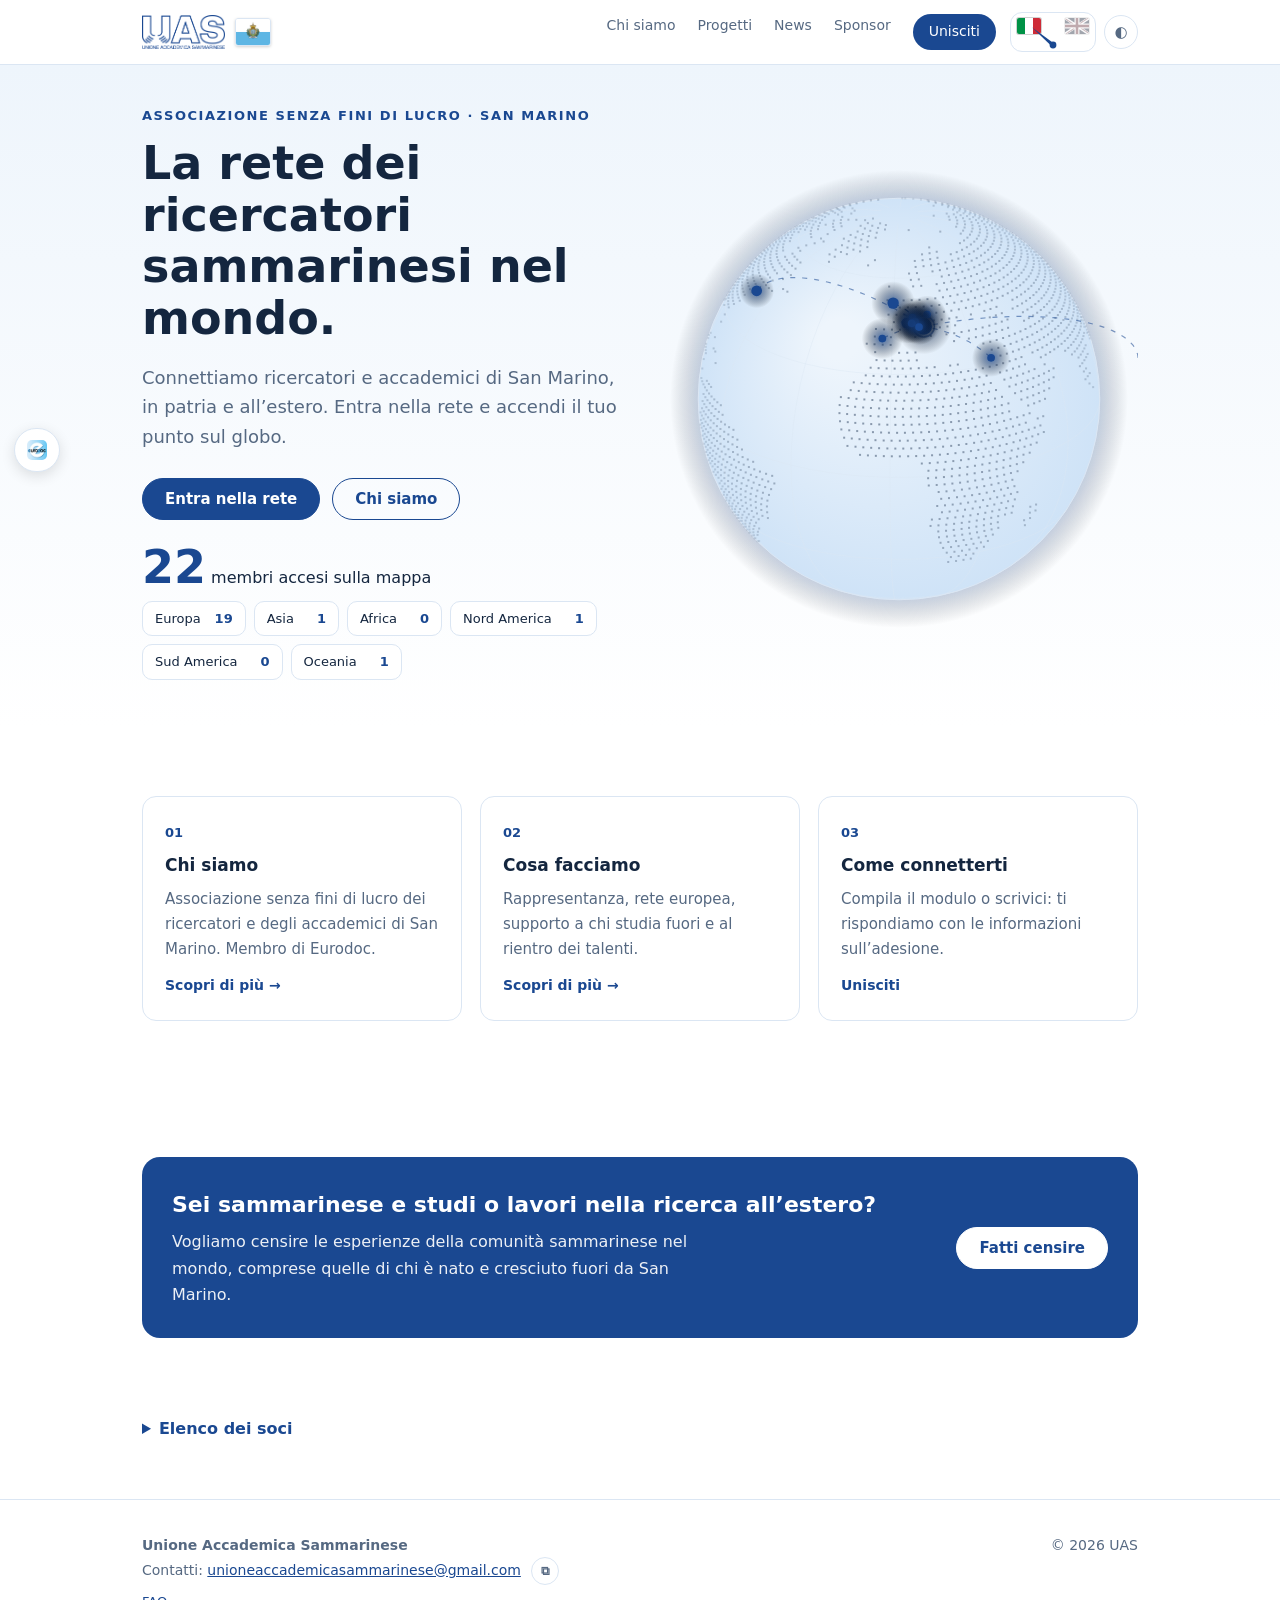
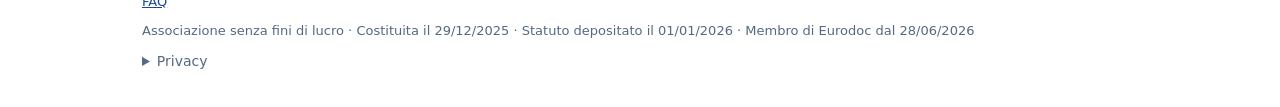
==== commit be49be58: "Add files via upload" ====
--- a/index.html
+++ b/index.html
@@ -10,7 +10,7 @@
 <meta property="og:type" content="website">
 <meta property="og:image" content="assets/og.jpg">
 <link rel="icon" href="assets/favicon.png">
-<link rel="stylesheet" href="assets/style.css?v=6">
+<link rel="stylesheet" href="assets/style.css?v=7">
 <script type="application/ld+json">{"@context":"https://schema.org","@type":"Organization","name":"Unione Accademica Sammarinese","email":"unioneaccademicasammarinese@gmail.com","logo":"assets/logo.png","foundingDate":"2025-12-29","address":{"@type":"PostalAddress","addressCountry":"SM"}}</script>
 </head>
 <body>
@@ -56,5 +56,5 @@
 <label class="c"><input type="checkbox" id="cck"><span data-i="xcck"></span></label>
 <div style="display:flex;gap:10px;flex-wrap:wrap"><button class="btn p" type="submit" data-i="xcsd"></button><button class="btn s" type="button" id="cx" data-i="xcc"></button></div>
 <div id="cs" role="status" aria-live="polite" style="font-weight:600"></div></form></dialog>
-<script src="assets/app.js?v=6"></script>
+<script src="assets/app.js?v=7"></script>
 </body></html>
--- a/assets/style.css
+++ b/assets/style.css
@@ -0,0 +1,122 @@
+
+:root{--bg:#fff;--soft:#eef5fc;--ink:#14263f;--mut:#566982;--acc:#1a4891;--sky:#cfe3f7;--line:#dbe6f3;box-sizing:border-box;padding-top:env(safe-area-inset-top,0px);padding-bottom:env(safe-area-inset-bottom,0px)}
+@media (prefers-color-scheme:dark){:root:not([data-theme="light"]){--bg:#0e1a2b;--soft:#13243a;--ink:#e8f0fa;--mut:#a3b5cc;--acc:#7fb2ee;--sky:#1d3a5e;--line:#23406a}}
+:root[data-theme="dark"]{--bg:#0e1a2b;--soft:#13243a;--ink:#e8f0fa;--mut:#a3b5cc;--acc:#7fb2ee;--sky:#1d3a5e;--line:#23406a}
+*{box-sizing:border-box}html{scroll-behavior:smooth;scroll-padding-top:76px}
+body{margin:0;background:var(--bg);color:var(--ink);font:16px/1.65 system-ui,-apple-system,"Segoe UI",Helvetica,Arial,sans-serif}
+a{color:var(--acc)}:focus-visible{outline:3px solid var(--acc);outline-offset:3px;border-radius:4px}
+.skip{position:absolute;left:-999px;top:8px;background:var(--acc);color:var(--bg);padding:8px 14px;border-radius:8px;z-index:30}.skip:focus{left:8px}
+.w{max-width:1040px;margin:0 auto;padding:0 22px}
+header{position:sticky;top:env(safe-area-inset-top,0px);background:var(--bg);border-bottom:1px solid var(--line);z-index:20}
+header .w{display:flex;align-items:center;gap:14px;height:64px}
+.logo{height:34px;display:block}
+.brand{display:flex;align-items:center;gap:10px;text-decoration:none}.flag{height:28px;width:auto;display:block;border-radius:3px;border:1px solid var(--line);box-shadow:0 1px 3px rgba(0,0,0,.18)}
+@media (prefers-color-scheme:dark){:root:not([data-theme="light"]) .logo{filter:brightness(2.4) saturate(.6)}}
+:root[data-theme="dark"] .logo{filter:brightness(2.4) saturate(.6)}
+nav{display:flex;gap:22px;margin-left:auto}
+nav a{color:var(--mut);text-decoration:none;font-size:14px}nav a:hover{color:var(--acc)}
+.tools{display:flex;gap:8px;align-items:center}
+.lang{display:flex;border:1px solid var(--line);border-radius:999px;overflow:hidden}
+.lang button,.ib{border:0;background:none;color:var(--mut);font:600 12px system-ui;cursor:pointer}
+.lang button{padding:6px 12px}.lang button.on{background:var(--acc);color:var(--bg)}
+.ib{width:34px;height:34px;border:1px solid var(--line);border-radius:50%;font-size:15px}
+#burger{display:none}
+#bar{position:absolute;left:0;bottom:-1px;height:2px;width:0;background:var(--acc)}
+@media(max-width:760px){#burger{display:block}nav{display:none;position:absolute;top:64px;left:0;right:0;flex-direction:column;gap:0;background:var(--bg);border-bottom:1px solid var(--line);padding:6px 22px}nav.open{display:flex}nav a{padding:12px 0;font-size:16px}.tools{margin-left:auto}}
+.hero{background:linear-gradient(180deg,var(--soft),var(--bg));padding:70px 0 60px}
+.hero .w{display:grid;grid-template-columns:1.1fr .9fr;gap:40px;align-items:center}
+@media(max-width:860px){.hero .w{grid-template-columns:1fr}}
+.eyebrow{color:var(--acc);font-size:13px;letter-spacing:.12em;text-transform:uppercase;font-weight:600}
+h1{font-size:clamp(32px,5vw,50px);line-height:1.12;margin:12px 0 18px;font-weight:700}
+.lead{color:var(--mut);font-size:18px;max-width:640px}
+.btns{display:flex;gap:12px;flex-wrap:wrap;margin-top:26px}
+.btn{display:inline-block;padding:11px 22px;border-radius:999px;font:600 15px system-ui;text-decoration:none;border:1px solid var(--acc);cursor:pointer}
+.p{background:var(--acc);color:var(--bg)}.s{background:none;color:var(--acc)}
+.ph{position:relative;overflow:hidden;border-radius:18px;background:repeating-linear-gradient(135deg,var(--soft) 0 14px,var(--sky) 14px 15px);border:1px solid var(--line);display:grid;place-items:center;color:var(--mut);font-size:13px;text-align:center}
+.ph img{position:absolute;inset:0;width:100%;height:100%;object-fit:cover}
+.ph span{padding:10px}
+.hv{aspect-ratio:4/3}
+section{padding:68px 0}.alt{background:var(--soft)}
+h2{font-size:clamp(24px,3.4vw,34px);line-height:1.2;margin:8px 0 26px;max-width:640px}
+.grid{display:grid;grid-template-columns:repeat(auto-fit,minmax(220px,1fr));gap:18px}
+.card{border:1px solid var(--line);background:var(--bg);border-radius:14px;padding:22px;transition:transform .2s,border-color .2s}
+.card:hover{transform:translateY(-3px);border-color:var(--acc)}
+.card b{color:var(--acc);font-size:13px}.card h3{margin:6px 0 8px;font-size:17px}.card p{margin:0;color:var(--mut);font-size:15px}
+.tl{list-style:none;margin:0;padding:0;border-left:2px solid var(--sky)}
+.tl li{position:relative;padding:0 0 20px 24px}
+.tl li::before{content:"";position:absolute;left:-7px;top:6px;width:12px;height:12px;border-radius:50%;background:var(--acc)}
+.tl time{display:block;color:var(--acc);font-size:13px;font-weight:600}
+.two{display:grid;grid-template-columns:1fr 1fr;gap:40px}@media(max-width:800px){.two{grid-template-columns:1fr}}
+.gal{display:grid;grid-template-columns:repeat(auto-fit,minmax(240px,1fr));gap:16px}.gal .ph{aspect-ratio:3/2}
+.band{background:var(--acc);color:var(--bg);border-radius:18px;padding:30px;display:flex;gap:20px;align-items:center;justify-content:space-between;flex-wrap:wrap}
+.band h3{margin:0 0 6px;font-size:22px}.band p{margin:0;max-width:560px;opacity:.92}.band .btn{background:var(--bg);color:var(--acc);border-color:var(--bg)}
+.partners{display:flex;gap:28px;flex-wrap:wrap;align-items:center;color:var(--mut);font-weight:600}
+.partners span{border:1px dashed var(--line);border-radius:10px;padding:10px 18px}
+form{display:grid;gap:12px}
+input,select,textarea{width:100%;padding:11px 13px;border:1px solid var(--line);border-radius:10px;background:var(--bg);color:var(--ink);font:inherit}
+label.c{display:flex;gap:9px;align-items:flex-start;font-size:14px;color:var(--mut)}label.c input{width:auto;margin-top:5px}
+.hp{position:absolute;left:-9999px}
+#msg{min-height:1.4em;font-weight:600}
+.note{font-size:13px;color:var(--mut)}
+footer{border-top:1px solid var(--line);padding:34px 0;color:var(--mut);font-size:14px}
+footer .w{display:flex;justify-content:space-between;gap:16px;flex-wrap:wrap}
+footer details{max-width:520px;margin-top:8px}
+#top-btn{position:fixed;right:18px;bottom:calc(18px + env(safe-area-inset-bottom,0px));opacity:0;pointer-events:none;transition:opacity .2s;background:var(--acc);color:var(--bg);border:0}
+#top-btn.show{opacity:1;pointer-events:auto}
+.rv{opacity:0;transform:translateY(18px);transition:opacity .6s,transform .6s}.rv.in{opacity:1;transform:none}
+@media(prefers-reduced-motion:reduce){.rv{opacity:1;transform:none;transition:none}html{scroll-behavior:auto}.card{transition:none}}
+.banner{background:var(--acc);color:var(--bg);text-align:center;padding:9px 14px;font-size:14px}.banner a{color:inherit;font-weight:600}
+.steps .n{display:inline-grid;place-items:center;width:30px;height:30px;border-radius:50%;background:var(--acc);color:var(--bg);font-weight:700;margin-bottom:8px}
+details.faq{border:1px solid var(--line);border-radius:12px;padding:14px 18px;margin-bottom:10px;background:var(--bg)}details.faq summary{cursor:pointer;font-weight:600}details.faq p{color:var(--mut);margin:10px 0 0}
+.cols{display:grid;grid-template-columns:1fr 1fr;gap:14px}.cols .card h3{font-size:13px;letter-spacing:.08em;text-transform:uppercase;color:var(--acc)}.cols ul{margin:0;padding-left:18px;color:var(--mut)}.cols li{margin-bottom:8px}
+@media(max-width:600px){.cols{grid-template-columns:1fr}}
+.ava{width:64px;height:64px;border-radius:50%;object-fit:cover;background:var(--sky);color:var(--acc);display:grid;place-items:center;font-weight:700;font-size:20px;margin-bottom:10px}
+.chips{display:flex;gap:8px;flex-wrap:wrap;margin-bottom:18px}.chip{border:1px solid var(--line);background:var(--bg);color:var(--mut);padding:5px 13px;border-radius:999px;font:600 13px system-ui;cursor:pointer}.chip.on{background:var(--acc);color:var(--bg);border-color:var(--acc)}
+.ev{border-left:3px solid var(--acc);padding:4px 0 4px 14px;margin-bottom:14px}.ev b{display:block;color:var(--acc);font-size:13px}
+.logos{display:flex;gap:26px;flex-wrap:wrap;align-items:center}.logos a,.logos span{color:var(--mut);font-weight:700;text-decoration:none}.logos img{height:42px;display:block}
+.dlk{display:flex;justify-content:space-between;gap:12px;border:1px solid var(--line);border-radius:12px;padding:12px 16px;margin-bottom:10px;text-decoration:none;color:var(--ink);background:var(--bg)}.dlk:hover{border-color:var(--acc)}.dlk em{color:var(--acc);font-style:normal;font-size:13px;font-weight:600}
+.share a{font-size:13px;margin-right:10px}
+.mapw{display:grid;grid-template-columns:minmax(0,1.2fr) minmax(0,.8fr);gap:30px;align-items:center}@media(max-width:800px){.mapw{grid-template-columns:1fr}}
+.gl{position:relative;aspect-ratio:1;max-width:520px;width:100%;margin:0 auto}#gl{width:100%;height:100%;display:block;cursor:grab;touch-action:pan-y}
+#tip{position:absolute;pointer-events:none;background:var(--bg);color:var(--ink);border:1px solid var(--line);border-radius:10px;padding:8px 12px;font-size:13px;box-shadow:0 6px 18px rgba(0,0,0,.18);opacity:0;transition:opacity .15s;transform:translate(-50%,-125%);white-space:nowrap;z-index:2}#tip.on{opacity:1}#tip small{display:block;color:var(--mut)}
+.tot{margin-bottom:14px}.tot b{font-size:46px;color:var(--acc);line-height:1}
+.cr{display:flex;align-items:center;gap:10px;width:100%;border:1px solid var(--line);background:var(--bg);color:var(--ink);border-radius:10px;padding:9px 12px;margin-bottom:8px;cursor:pointer;font:inherit}.cr.on{border-color:var(--acc)}.cr .d{flex:1;text-align:left}.cr .l{display:flex;gap:3px}.cr i{width:7px;height:7px;border-radius:50%;background:var(--acc);box-shadow:0 0 6px var(--acc)}.cr b{color:var(--acc);min-width:22px;text-align:right}
+.badge{display:inline-block;margin-left:10px;border:1px solid var(--acc);color:var(--acc);border-radius:999px;padding:1px 10px;font-size:12px;font-weight:600;letter-spacing:0;text-transform:none}
+#pin{max-height:260px;overflow:auto}
+.g{display:grid;gap:12px}.g[hidden]{display:none}
+dialog{border:1px solid var(--line);border-radius:16px;background:var(--bg);color:var(--ink);max-width:460px;width:calc(100% - 32px);padding:22px}dialog::backdrop{background:rgba(10,20,40,.55)}
+#pin{margin-bottom:14px}#pin h3{margin:0 0 4px}#pin p{margin:0 0 10px;color:var(--mut)}
+.rail{position:fixed;left:14px;top:50%;transform:translateY(-50%);z-index:15;display:none;flex-direction:column;gap:10px}
+@media(min-width:1200px){.rail{display:flex}}
+.sb{display:inline-flex;align-items:center;gap:16px;height:44px;padding:0 12px;border:1px solid var(--line);background:var(--bg);color:var(--acc);border-radius:999px;text-decoration:none;font:600 14px system-ui;white-space:nowrap;box-shadow:0 4px 14px rgba(0,0,0,.12);transition:max-width .25s,border-color .2s}
+.sb svg{width:20px;height:20px;flex:none;fill:none;stroke:currentColor;stroke-width:1.8;stroke-linecap:round;stroke-linejoin:round}.sb svg .f{fill:currentColor;stroke:none}
+.rail .sb{max-width:46px;overflow:hidden}.rail .sb:hover,.rail .sb:focus-visible{max-width:290px;border-color:var(--acc)}
+#soc{display:flex;gap:10px;flex-wrap:wrap}#soc .sb{box-shadow:none;font-size:13px;height:40px}
+@media(min-width:1200px){#soc{display:none}}
+.lg{position:relative;width:86px;height:40px;padding:0;border:1px solid var(--line);border-radius:12px;background:var(--bg);color:var(--acc);cursor:pointer;flex:none}
+.lg .fl{position:absolute;top:5px;width:24px;height:16px;border-radius:2px;box-shadow:0 0 0 1px rgba(0,0,0,.18);transition:opacity .3s,filter .3s}.lg .fi{left:6px}.lg .fg{right:6px}
+.lg[data-l="it"] .fg,.lg[data-l="en"] .fi{opacity:.4;filter:grayscale(.7)}
+.lg .nd{position:absolute;inset:0;width:100%;height:100%;fill:currentColor}.lg .ndg{transform-origin:42px 32px;transform:rotate(-50deg);transition:transform .45s cubic-bezier(.34,1.56,.64,1)}.lg[data-l="en"] .ndg{transform:rotate(50deg)}
+.lg:hover{border-color:var(--acc)}
+@media(prefers-reduced-motion:reduce){.lg .ndg,.lg .fl{transition:none}}
+
+.hero{padding:40px 0 34px}.hero h1{font-size:clamp(30px,4.4vw,46px)}
+.hero .w{gap:18px;grid-template-areas:"t" "g" "s"}.hero .ht{grid-area:t}.hero .gl{grid-area:g}.hero .hs{grid-area:s}
+@media(min-width:861px){.hero .w{grid-template-columns:minmax(0,1fr) minmax(0,1fr);grid-template-areas:"t g" "s g";row-gap:0;column-gap:40px;align-items:center}.hero .ht{align-self:end}.hero .hs{align-self:start}}
+.hero .tot{margin:24px 0 6px}.hero #cl{display:flex;flex-wrap:wrap;gap:8px;margin:10px 0 14px}.hero .cr{width:auto;margin:0;padding:6px 12px;font-size:13px}.hero .cr .l{display:none}.hero .cr .d{flex:none}
+.pagehd{background:linear-gradient(180deg,var(--soft),var(--bg));padding:44px 0 26px}.pagehd h1{margin:0 0 8px}
+a.card.lk{display:block;color:inherit;text-decoration:none}.card.lk span{display:inline-block;margin-top:12px;color:var(--acc);font-weight:600;font-size:14px}
+.navjoin{background:var(--acc);color:var(--bg)!important;border-radius:999px;padding:6px 16px}nav a[aria-current]{color:var(--acc);font-weight:600}
+details.ml summary{cursor:pointer;color:var(--acc);font-weight:600}
+.sb img{width:20px;height:20px;border-radius:5px;flex:none;object-fit:cover}
+@media(max-width:760px){.navjoin{align-self:flex-start;margin:8px 0}}
+
+.ava{width:88px;height:88px;font-size:26px}
+a.chip{text-decoration:none}.dlk span small{display:block;color:var(--mut);font-weight:400;font-size:13px}
+.wall{background:linear-gradient(160deg,#194790,#0c2552);border-radius:18px;padding:28px 22px 30px;text-align:center}
+.wall .wl{height:54px;width:auto;filter:brightness(0) invert(1);margin-bottom:22px}
+.tiles{display:grid;grid-template-columns:repeat(auto-fill,minmax(150px,1fr));gap:12px}
+.tile{aspect-ratio:16/10;border-radius:8px;display:grid;place-items:center;padding:12px;text-decoration:none;font:700 15px system-ui;text-align:center;background:#fff;color:#194790;overflow:hidden}
+.tile img{max-width:82%;max-height:70%;object-fit:contain}
+.tile.e{font-weight:600;font-size:13px;background:#fff;color:#194790}.tile.e:nth-child(3n+2){background:#cfe3f7}.tile.e:nth-child(3n){background:#1d5fb8;color:#fff}
+.tile.e:hover{outline:2px solid #fff}
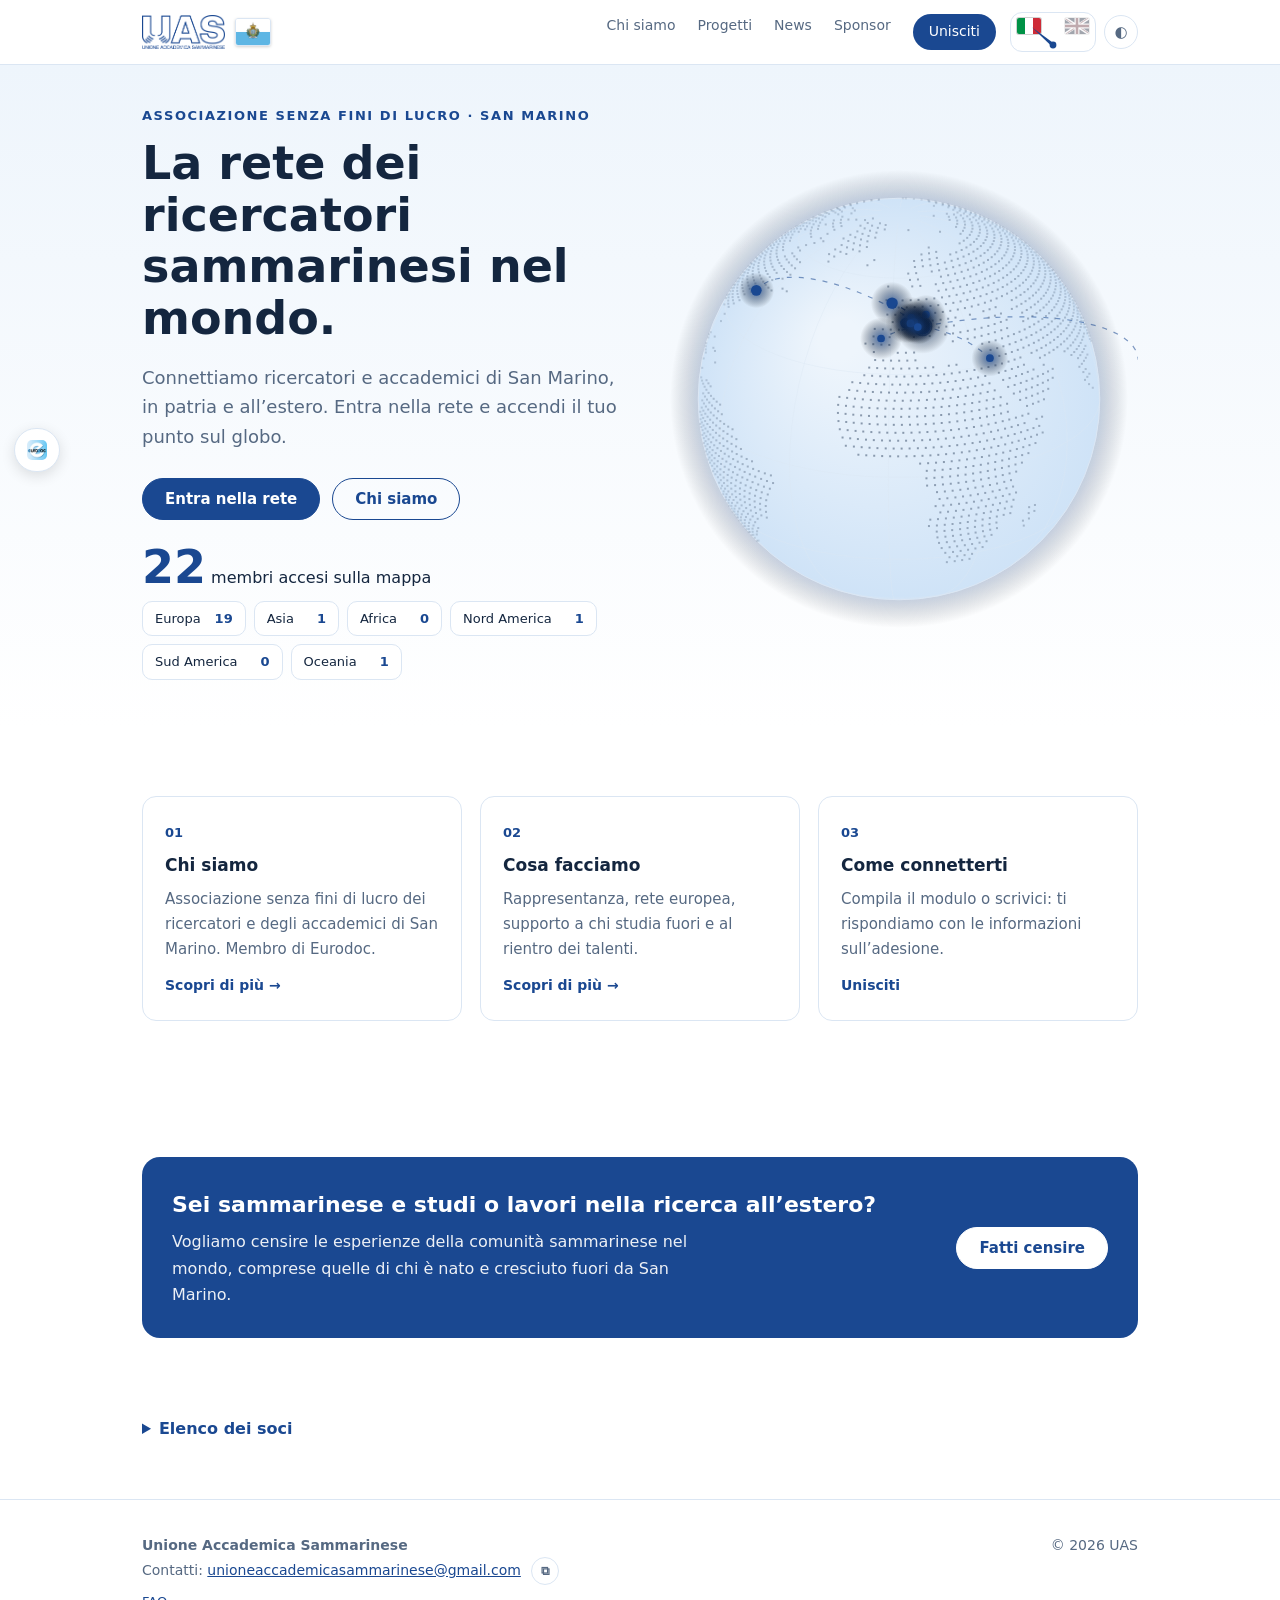
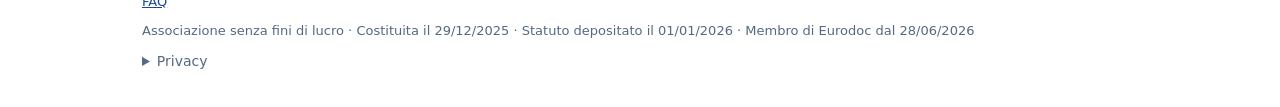
==== commit a53fe621: "Add files via upload" ====
--- a/index.html
+++ b/index.html
@@ -10,14 +10,14 @@
 <meta property="og:type" content="website">
 <meta property="og:image" content="assets/og.jpg">
 <link rel="icon" href="assets/favicon.png">
-<link rel="stylesheet" href="assets/style.css?v=7">
+<link rel="stylesheet" href="assets/style.css?v=8">
 <script type="application/ld+json">{"@context":"https://schema.org","@type":"Organization","name":"Unione Accademica Sammarinese","email":"unioneaccademicasammarinese@gmail.com","logo":"assets/logo.png","foundingDate":"2025-12-29","address":{"@type":"PostalAddress","addressCountry":"SM"}}</script>
 </head>
 <body>
 <a class="skip" href="#main" data-i="skip"></a>
 <header><div class="w">
-<a class="brand" href="index.html" aria-label="UAS"><img class="logo" src="assets/logo.png" alt="Unione Accademica Sammarinese"><img class="flag" src="assets/flag-sm.png" alt="San Marino" width="37" height="28"></a>
-<nav id="nav"><a href="chi-siamo.html" data-i="n1"></a><a href="progetti.html" data-i="pj"></a><a href="novita.html" data-i="n6"></a><a href="sponsor.html" data-i="sp"></a><a class="navjoin" href="partecipa.html#join" data-i="n3"></a></nav>
+<a class="brand" href="index.html" aria-label="UAS – Home" title="Home"><img class="logo" src="assets/logo.png" alt="Unione Accademica Sammarinese"><img class="flag" src="assets/flag-sm.png" alt="San Marino" width="37" height="28"></a>
+<nav id="nav"><a href="index.html" data-i="nh"></a><a href="chi-siamo.html" data-i="n1"></a><a href="progetti.html" data-i="pj"></a><a href="novita.html" data-i="n6"></a><a href="sponsor.html" data-i="sp"></a><a class="navjoin" href="partecipa.html#join" data-i="n3"></a></nav>
 <div class="tools">
 <button class="lg" id="lg" type="button" data-l="it"><img class="fl fi" src="assets/flag-it.png" alt="" width="24" height="16"><img class="fl fg" src="assets/flag-gb.png" alt="" width="24" height="16"><svg class="nd" viewBox="0 0 84 38" aria-hidden="true"><g class="ndg"><path d="M42 32.2 L40.3 31 L42 4.5 L43.7 31 Z"/></g><circle cx="42" cy="32" r="3.4"/></svg></button>
 <button class="ib" id="theme" aria-label="Theme">◐</button>
@@ -56,5 +56,5 @@
 <label class="c"><input type="checkbox" id="cck"><span data-i="xcck"></span></label>
 <div style="display:flex;gap:10px;flex-wrap:wrap"><button class="btn p" type="submit" data-i="xcsd"></button><button class="btn s" type="button" id="cx" data-i="xcc"></button></div>
 <div id="cs" role="status" aria-live="polite" style="font-weight:600"></div></form></dialog>
-<script src="assets/app.js?v=7"></script>
+<script src="assets/app.js?v=8"></script>
 </body></html>
--- a/assets/style.css
+++ b/assets/style.css
@@ -115,7 +115,7 @@
 a.chip{text-decoration:none}.dlk span small{display:block;color:var(--mut);font-weight:400;font-size:13px}
 .wall{background:linear-gradient(160deg,#194790,#0c2552);border-radius:18px;padding:28px 22px 30px;text-align:center}
 .wall .wl{height:54px;width:auto;filter:brightness(0) invert(1);margin-bottom:22px}
-.tiles{display:grid;grid-template-columns:repeat(auto-fill,minmax(150px,1fr));gap:12px}
+.tiles{display:flex;flex-wrap:wrap;justify-content:center;gap:12px}.tiles>*{flex:0 0 calc((100% - 36px)/4)}@media(max-width:800px){.tiles>*{flex-basis:calc((100% - 24px)/3)}}@media(max-width:480px){.tiles>*{flex-basis:calc((100% - 12px)/2)}}
 .tile{aspect-ratio:16/10;border-radius:8px;display:grid;place-items:center;padding:12px;text-decoration:none;font:700 15px system-ui;text-align:center;background:#fff;color:#194790;overflow:hidden}
 .tile img{max-width:82%;max-height:70%;object-fit:contain}
 .tile.e{font-weight:600;font-size:13px;background:#fff;color:#194790}.tile.e:nth-child(3n+2){background:#cfe3f7}.tile.e:nth-child(3n){background:#1d5fb8;color:#fff}
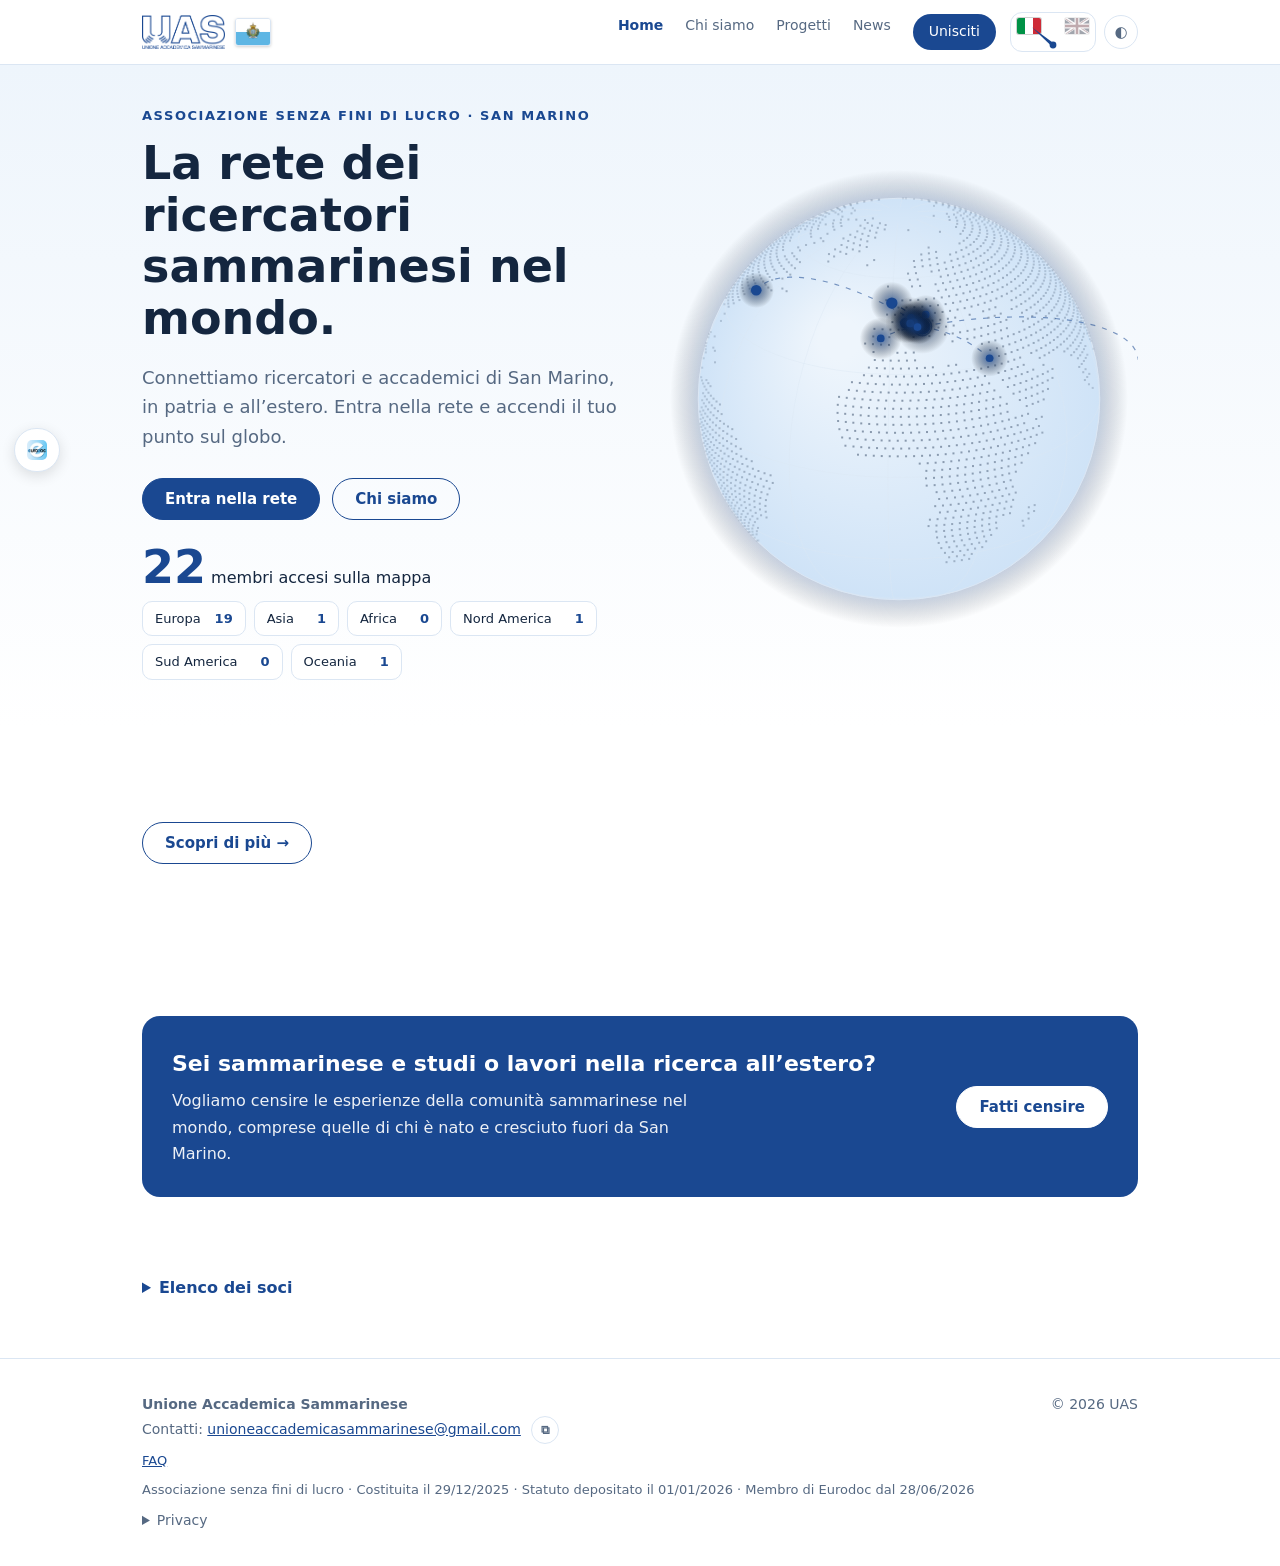
==== commit 418bb6b1: "Add files via upload" ====
--- a/index.html
+++ b/index.html
@@ -10,14 +10,14 @@
 <meta property="og:type" content="website">
 <meta property="og:image" content="assets/og.jpg">
 <link rel="icon" href="assets/favicon.png">
-<link rel="stylesheet" href="assets/style.css?v=8">
+<link rel="stylesheet" href="assets/style.css?v=10">
 <script type="application/ld+json">{"@context":"https://schema.org","@type":"Organization","name":"Unione Accademica Sammarinese","email":"unioneaccademicasammarinese@gmail.com","logo":"assets/logo.png","foundingDate":"2025-12-29","address":{"@type":"PostalAddress","addressCountry":"SM"}}</script>
 </head>
 <body>
 <a class="skip" href="#main" data-i="skip"></a>
 <header><div class="w">
 <a class="brand" href="index.html" aria-label="UAS – Home" title="Home"><img class="logo" src="assets/logo.png" alt="Unione Accademica Sammarinese"><img class="flag" src="assets/flag-sm.png" alt="San Marino" width="37" height="28"></a>
-<nav id="nav"><a href="index.html" data-i="nh"></a><a href="chi-siamo.html" data-i="n1"></a><a href="progetti.html" data-i="pj"></a><a href="novita.html" data-i="n6"></a><a href="sponsor.html" data-i="sp"></a><a class="navjoin" href="partecipa.html#join" data-i="n3"></a></nav>
+<nav id="nav"><a href="index.html" data-i="nh"></a><a href="chi-siamo.html" data-i="n1"></a><a href="progetti.html" data-i="pj"></a><a href="novita.html" data-i="n6"></a><a href="sponsor.html" data-i="sp" id="nsp" hidden></a><a class="navjoin" href="partecipa.html#join" data-i="n3"></a></nav>
 <div class="tools">
 <button class="lg" id="lg" type="button" data-l="it"><img class="fl fi" src="assets/flag-it.png" alt="" width="24" height="16"><img class="fl fg" src="assets/flag-gb.png" alt="" width="24" height="16"><svg class="nd" viewBox="0 0 84 38" aria-hidden="true"><g class="ndg"><path d="M42 32.2 L40.3 31 L42 4.5 L43.7 31 Z"/></g><circle cx="42" cy="32" r="3.4"/></svg></button>
 <button class="ib" id="theme" aria-label="Theme">◐</button>
@@ -30,14 +30,11 @@
 <div class="gl"><canvas id="gl" role="img"></canvas><div id="tip" role="status"></div></div>
 <div class="hs"><div class="tot"><b id="tn">0</b> <span data-i="xtn"></span></div><div id="cl"></div>
 <p class="note" id="emp" data-i="xem" hidden></p><div class="card" id="pin" hidden></div></div>
-</div></div><section><div class="w rv"><div class="grid">
-<a class="card lk" href="chi-siamo.html"><b>01</b><h3 data-i="q1t"></h3><p data-i="q1p"></p><span data-i="more"></span></a>
-<a class="card lk" href="chi-siamo.html#why"><b>02</b><h3 data-i="q2t"></h3><p data-i="q2p"></p><span data-i="more"></span></a>
-<a class="card lk" href="partecipa.html#join"><b>03</b><h3 data-i="q3t"></h3><p data-i="q3p"></p><span data-i="n3"></span></a>
-</div></div></section><section id="abroad"><div class="w rv"><div class="band">
+</div></div><section id="why1"><div class="w rv"><h2 data-i="pw1"></h2><p class="lead" data-i="pw2" style="max-width:760px"></p><p><a class="btn s" href="chi-siamo.html" data-i="more"></a></p></div></section><section id="abroad"><div class="w rv"><div class="band">
 <div><h3 data-i="abh"></h3><p data-i="abp"></p></div>
 <a class="btn" href="partecipa.html?map=1#join" data-i="abc"></a></div></div></section><section style="padding:10px 0 56px"><div class="w"><details class="ml"><summary data-i="xml"></summary><div class="grid" id="mlist" style="margin-top:16px"></div></details></div></section>
 </main>
+<section class="spons" id="sstrip" hidden><div class="w"><span class="sk" data-i="sk"></span><div class="sr" id="srow"></div><a class="sm" data-sponsor href="#" data-i="sph2"></a></div></section>
 <footer id="contact"><div class="w"><div>
 <strong>Unione Accademica Sammarinese</strong><br>
 <span data-i="n4"></span>: <a href="mailto:unioneaccademicasammarinese@gmail.com" id="mail">unioneaccademicasammarinese@gmail.com</a>
@@ -56,5 +53,5 @@
 <label class="c"><input type="checkbox" id="cck"><span data-i="xcck"></span></label>
 <div style="display:flex;gap:10px;flex-wrap:wrap"><button class="btn p" type="submit" data-i="xcsd"></button><button class="btn s" type="button" id="cx" data-i="xcc"></button></div>
 <div id="cs" role="status" aria-live="polite" style="font-weight:600"></div></form></dialog>
-<script src="assets/app.js?v=8"></script>
+<script src="assets/app.js?v=10"></script>
 </body></html>
--- a/assets/style.css
+++ b/assets/style.css
@@ -111,6 +111,7 @@
 .sb img{width:20px;height:20px;border-radius:5px;flex:none;object-fit:cover}
 @media(max-width:760px){.navjoin{align-self:flex-start;margin:8px 0}}
 
+@media(min-width:761px) and (max-width:1000px){nav{gap:14px}nav a{font-size:13px}.navjoin{padding:6px 12px}}
 .ava{width:88px;height:88px;font-size:26px}
 a.chip{text-decoration:none}.dlk span small{display:block;color:var(--mut);font-weight:400;font-size:13px}
 .wall{background:linear-gradient(160deg,#194790,#0c2552);border-radius:18px;padding:28px 22px 30px;text-align:center}
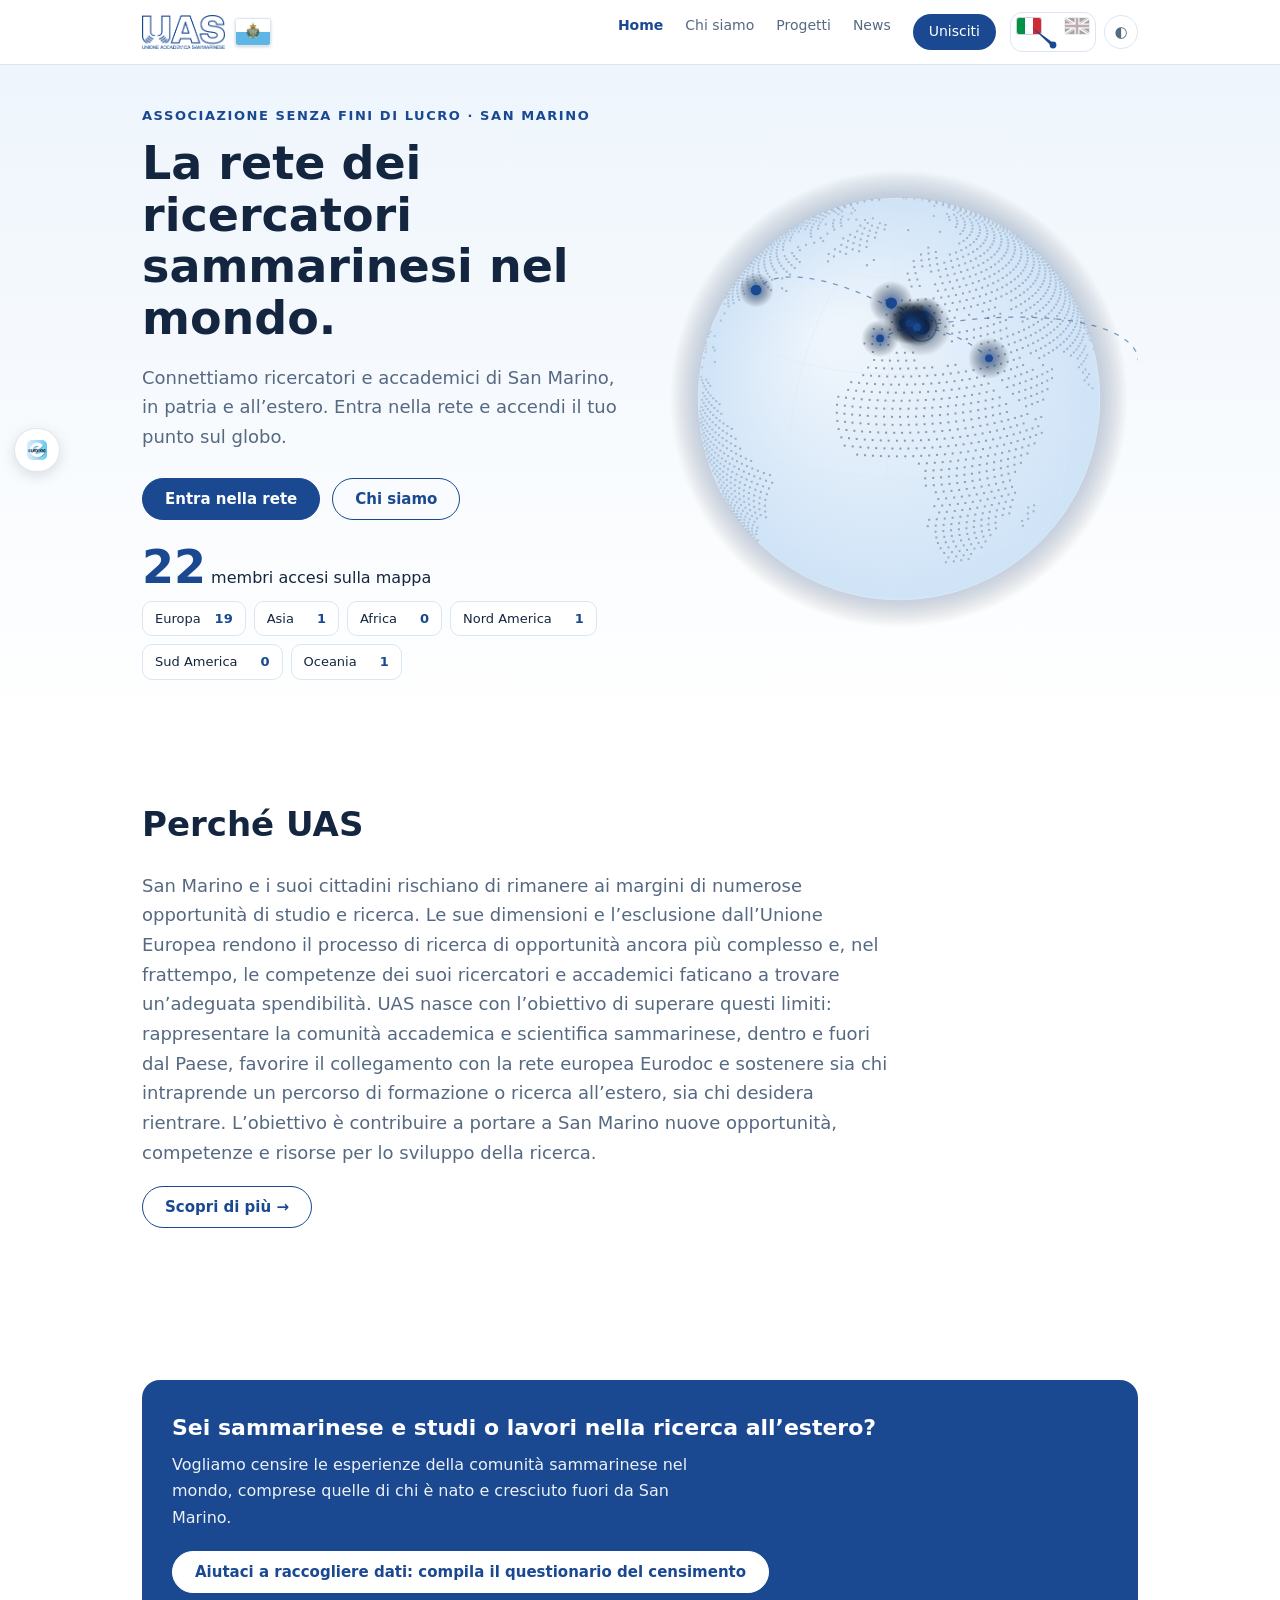
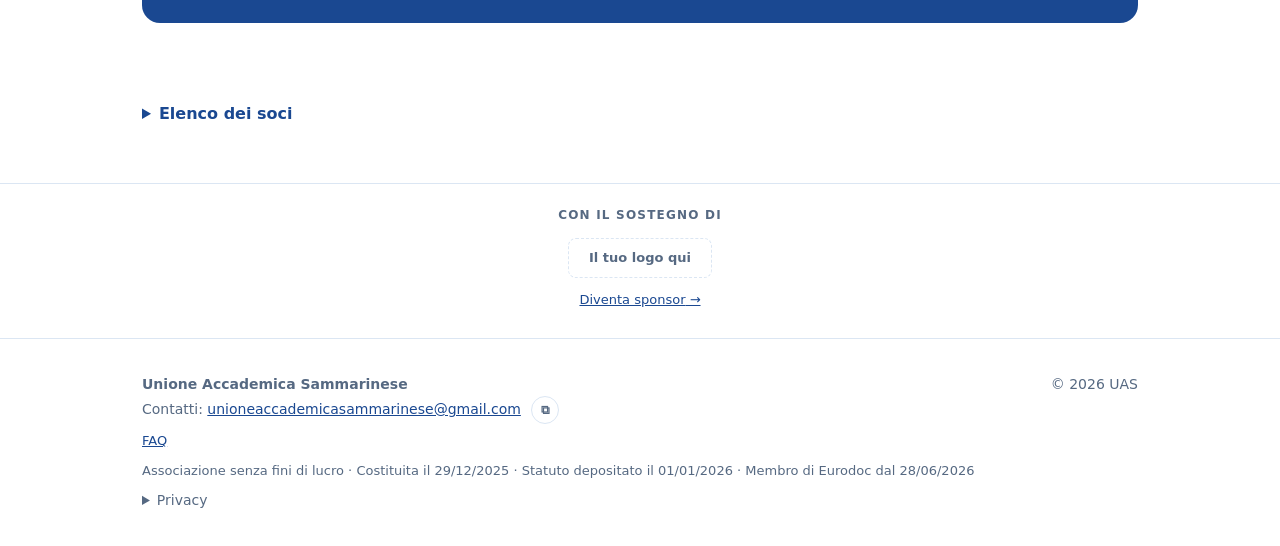
==== commit 50079f25: "Update index.html" ====
--- a/index.html
+++ b/index.html
@@ -53,5 +53,5 @@
 <label class="c"><input type="checkbox" id="cck"><span data-i="xcck"></span></label>
 <div style="display:flex;gap:10px;flex-wrap:wrap"><button class="btn p" type="submit" data-i="xcsd"></button><button class="btn s" type="button" id="cx" data-i="xcc"></button></div>
 <div id="cs" role="status" aria-live="polite" style="font-weight:600"></div></form></dialog>
-<script src="assets/app.js?v=10"></script>
-</body></html>+<script src="assets/app.js?v=11"></script>
+</body></html>
--- a/assets/style.css
+++ b/assets/style.css
@@ -121,3 +121,8 @@
 .tile img{max-width:82%;max-height:70%;object-fit:contain}
 .tile.e{font-weight:600;font-size:13px;background:#fff;color:#194790}.tile.e:nth-child(3n+2){background:#cfe3f7}.tile.e:nth-child(3n){background:#1d5fb8;color:#fff}
 .tile.e:hover{outline:2px solid #fff}
+
+.spons{padding:22px 0 26px;border-top:1px solid var(--line);text-align:center}.sk{display:block;color:var(--mut);font-size:12px;letter-spacing:.1em;text-transform:uppercase;font-weight:600}
+.sr{display:flex;gap:24px;align-items:center;justify-content:center;flex-wrap:wrap;margin:12px 0 8px}.sli{display:inline-flex;align-items:center;color:var(--mut);font-weight:700;text-decoration:none}.sli img{height:34px;max-width:130px;object-fit:contain}
+.sli.e{border:1px dashed var(--line);border-radius:8px;padding:8px 20px;font-weight:600;font-size:13px}.sli.e:hover{border-color:var(--acc);color:var(--acc)}
+.spons .sm{font-size:13px}.spons .sm::after{content:" →"}
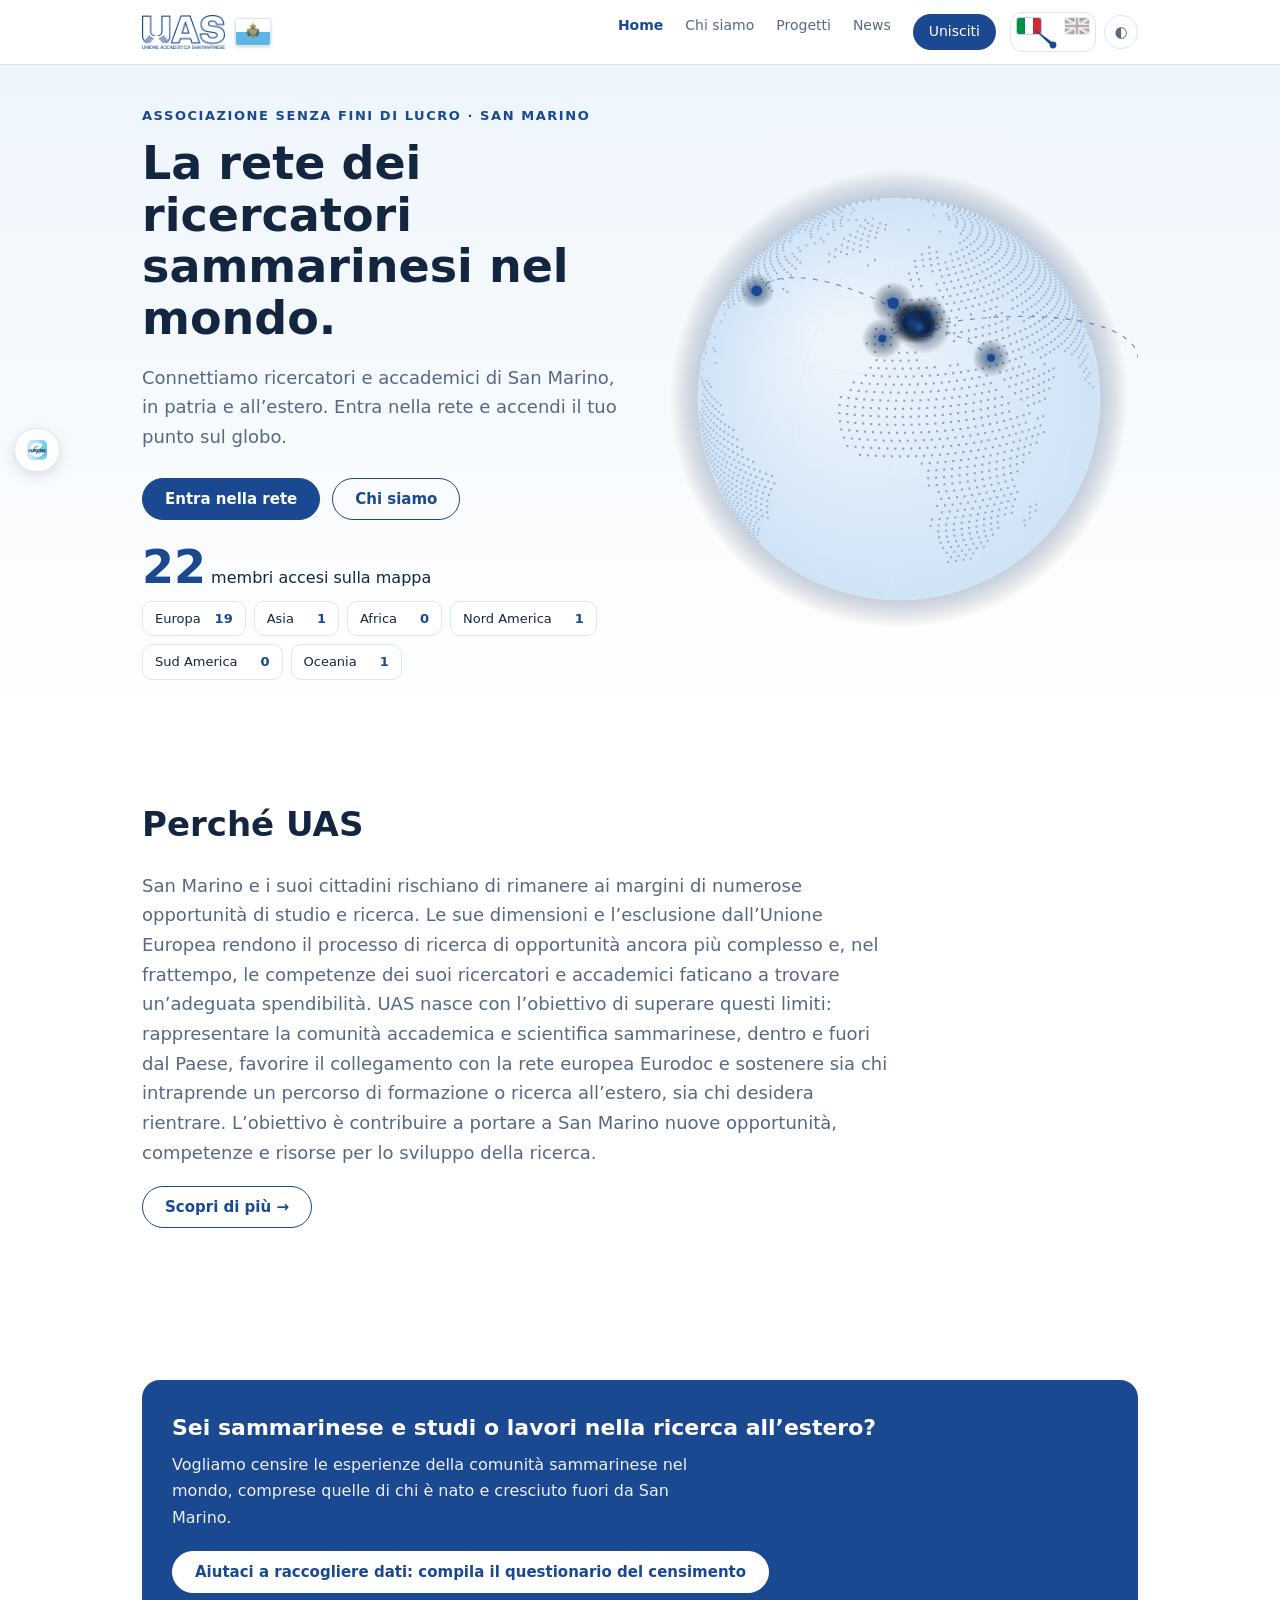
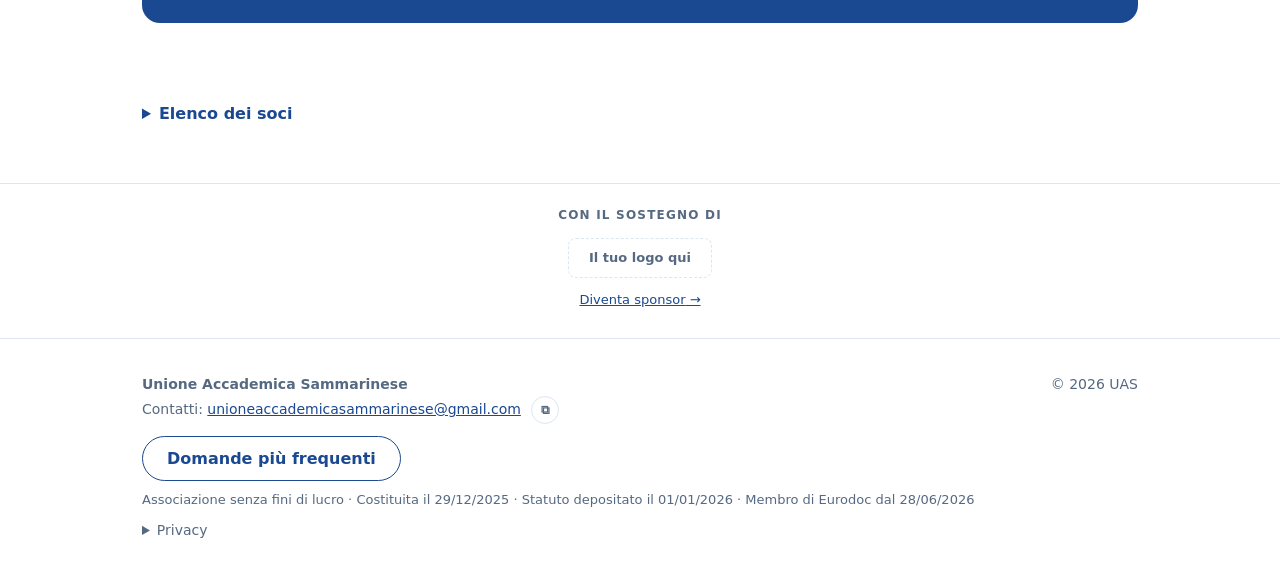
==== commit 3e1d0159: "Add files via upload" ====
--- a/index.html
+++ b/index.html
@@ -39,7 +39,7 @@
 <strong>Unione Accademica Sammarinese</strong><br>
 <span data-i="n4"></span>: <a href="mailto:unioneaccademicasammarinese@gmail.com" id="mail">unioneaccademicasammarinese@gmail.com</a>
 <button class="ib" id="copy" aria-label="Copy" style="width:28px;height:28px;font-size:12px;margin-left:6px">⧉</button>
-<div class="note" style="margin-top:6px"><a href="partecipa.html#faq" data-i="n8"></a></div><div id="soc" style="margin-top:6px"></div><p class="note" data-i="xlg" style="margin:8px 0 0"></p>
+<div style="margin-top:12px"><a class="btn s" href="partecipa.html#faq" data-i="n8" style="font-size:16px;padding:12px 24px">FAQ</a></div><div id="soc" style="margin-top:6px"></div><p class="note" data-i="xlg" style="margin:8px 0 0"></p>
 <details><summary data-i="pv"></summary><p class="note" data-i="pvt"></p></details>
 </div><div>© 2026 UAS</div></div></footer>
 <button class="ib" id="top-btn" aria-label="Top">↑</button>
@@ -53,5 +53,5 @@
 <label class="c"><input type="checkbox" id="cck"><span data-i="xcck"></span></label>
 <div style="display:flex;gap:10px;flex-wrap:wrap"><button class="btn p" type="submit" data-i="xcsd"></button><button class="btn s" type="button" id="cx" data-i="xcc"></button></div>
 <div id="cs" role="status" aria-live="polite" style="font-weight:600"></div></form></dialog>
-<script src="assets/app.js?v=11"></script>
-</body></html>
+<script src="assets/app.js?v=10"></script>
+</body></html>
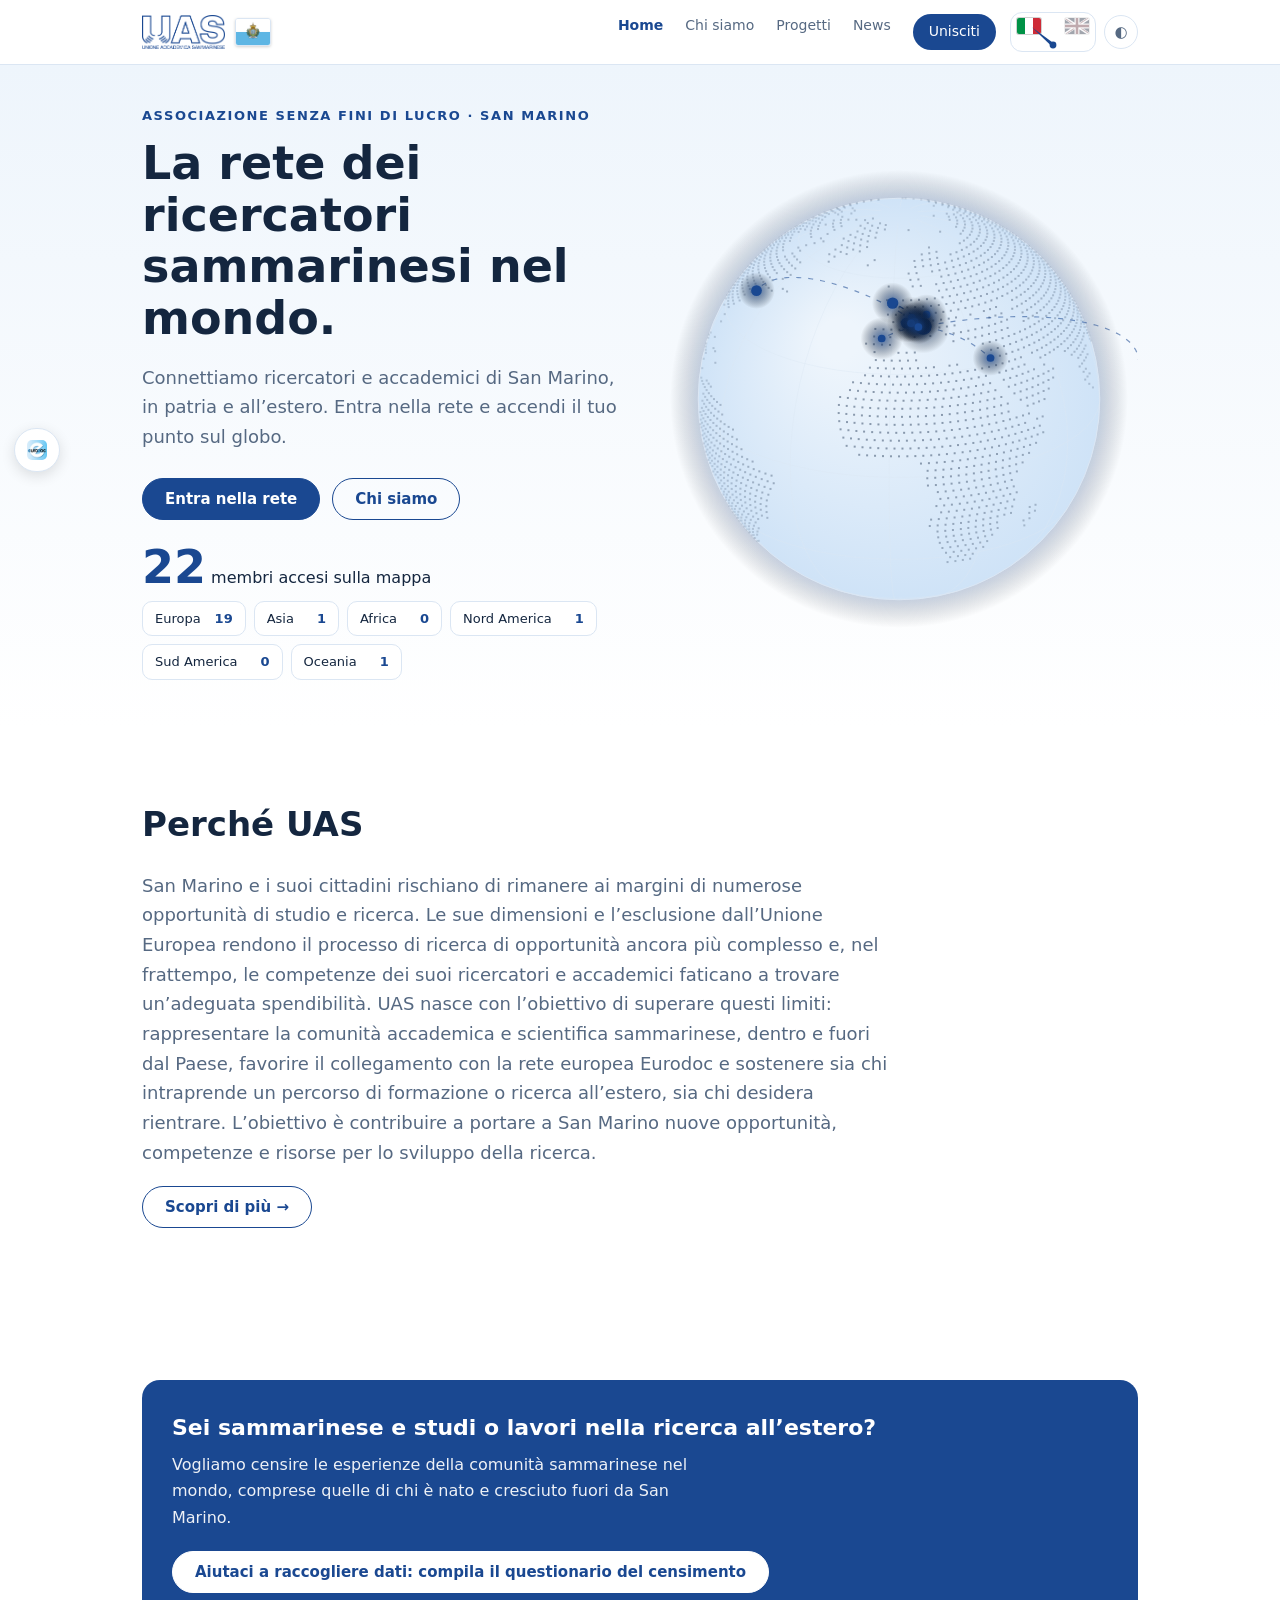
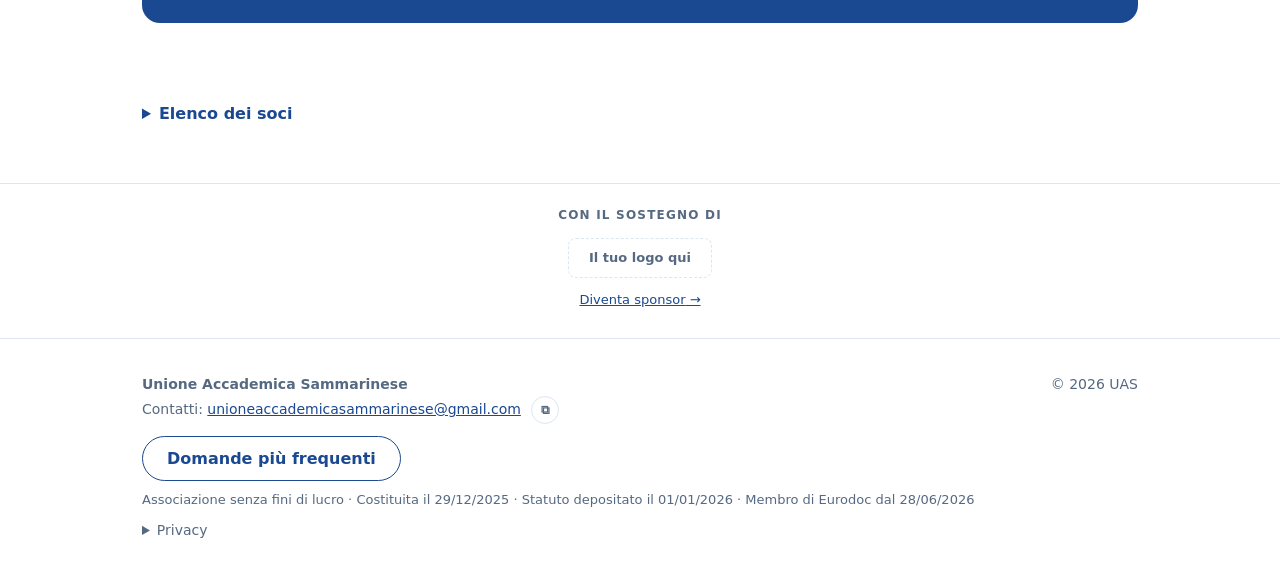
==== commit aa20d9aa: "Add files via upload" ====
--- a/index.html
+++ b/index.html
@@ -10,7 +10,7 @@
 <meta property="og:type" content="website">
 <meta property="og:image" content="assets/og.jpg">
 <link rel="icon" href="assets/favicon.png">
-<link rel="stylesheet" href="assets/style.css?v=10">
+<link rel="stylesheet" href="assets/style.css?v=11">
 <script type="application/ld+json">{"@context":"https://schema.org","@type":"Organization","name":"Unione Accademica Sammarinese","email":"unioneaccademicasammarinese@gmail.com","logo":"assets/logo.png","foundingDate":"2025-12-29","address":{"@type":"PostalAddress","addressCountry":"SM"}}</script>
 </head>
 <body>
@@ -53,5 +53,5 @@
 <label class="c"><input type="checkbox" id="cck"><span data-i="xcck"></span></label>
 <div style="display:flex;gap:10px;flex-wrap:wrap"><button class="btn p" type="submit" data-i="xcsd"></button><button class="btn s" type="button" id="cx" data-i="xcc"></button></div>
 <div id="cs" role="status" aria-live="polite" style="font-weight:600"></div></form></dialog>
-<script src="assets/app.js?v=10"></script>
+<script src="assets/app.js?v=11"></script>
 </body></html>
